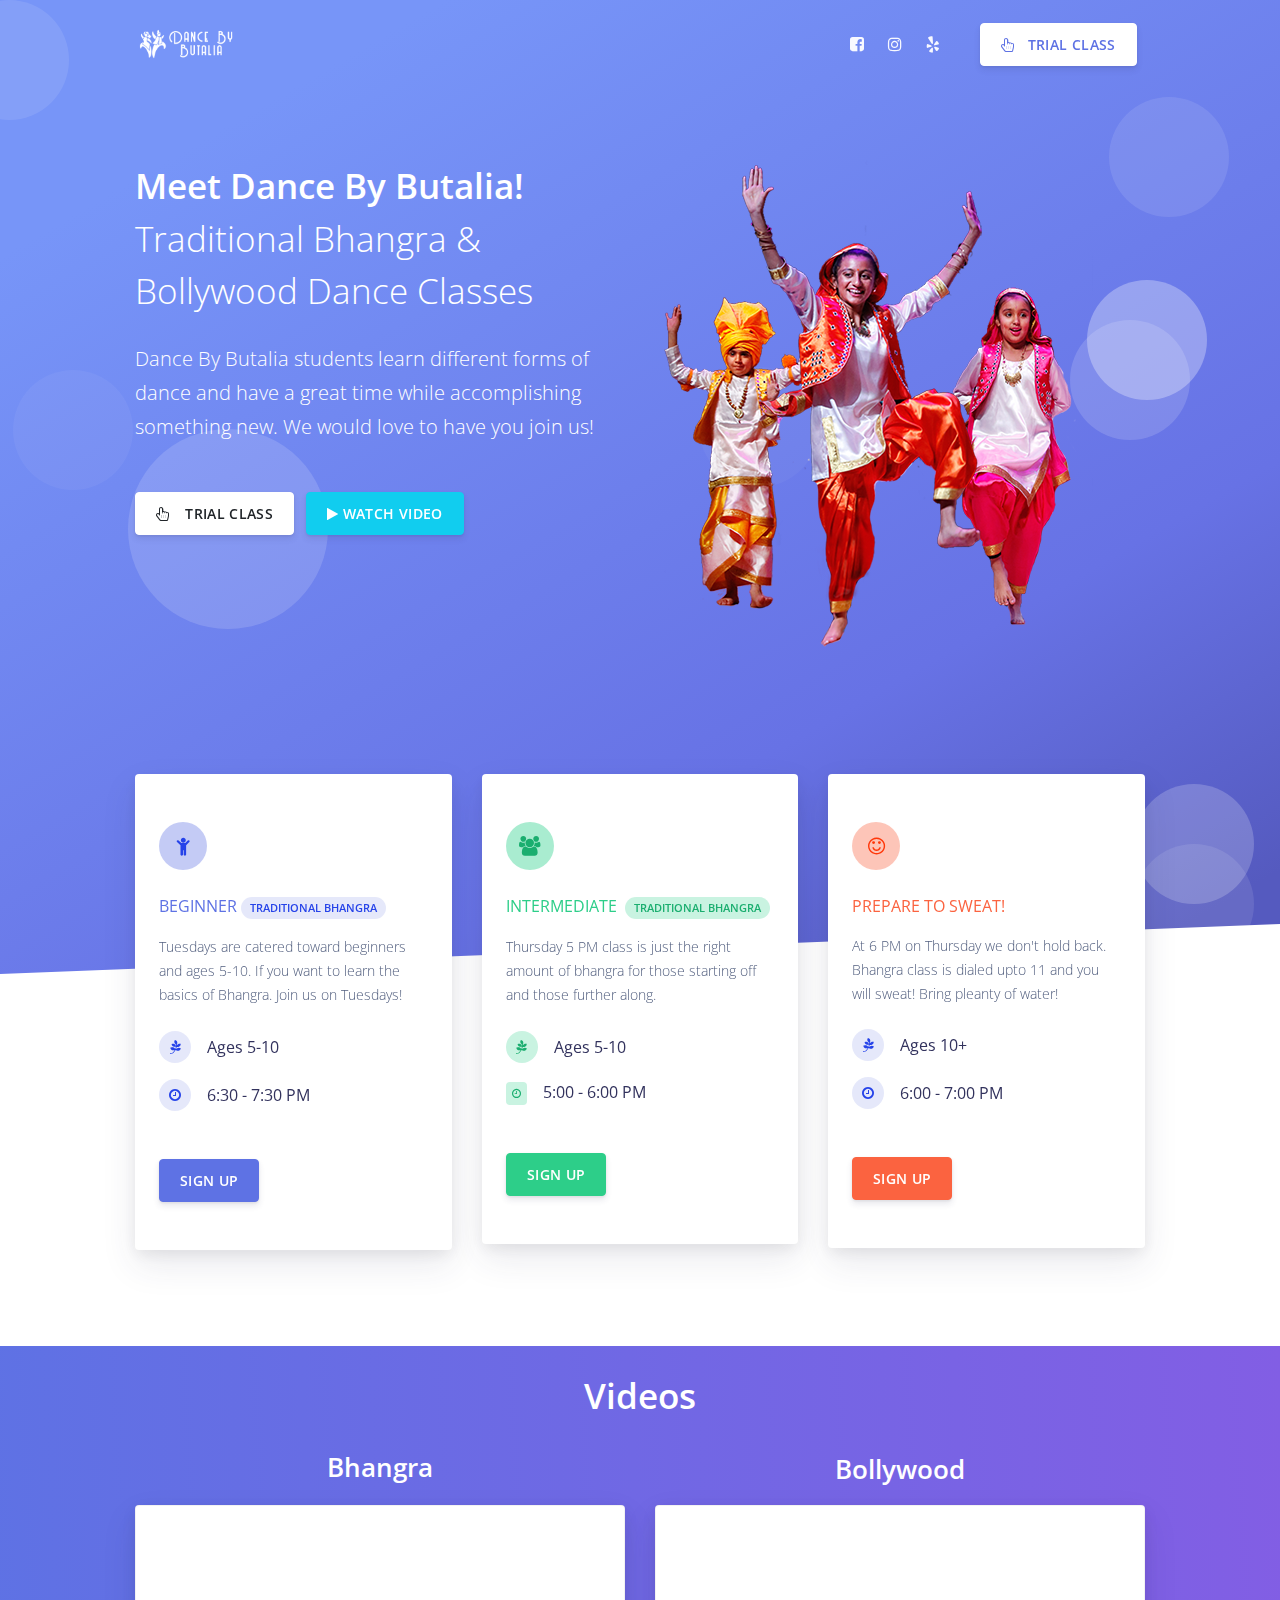
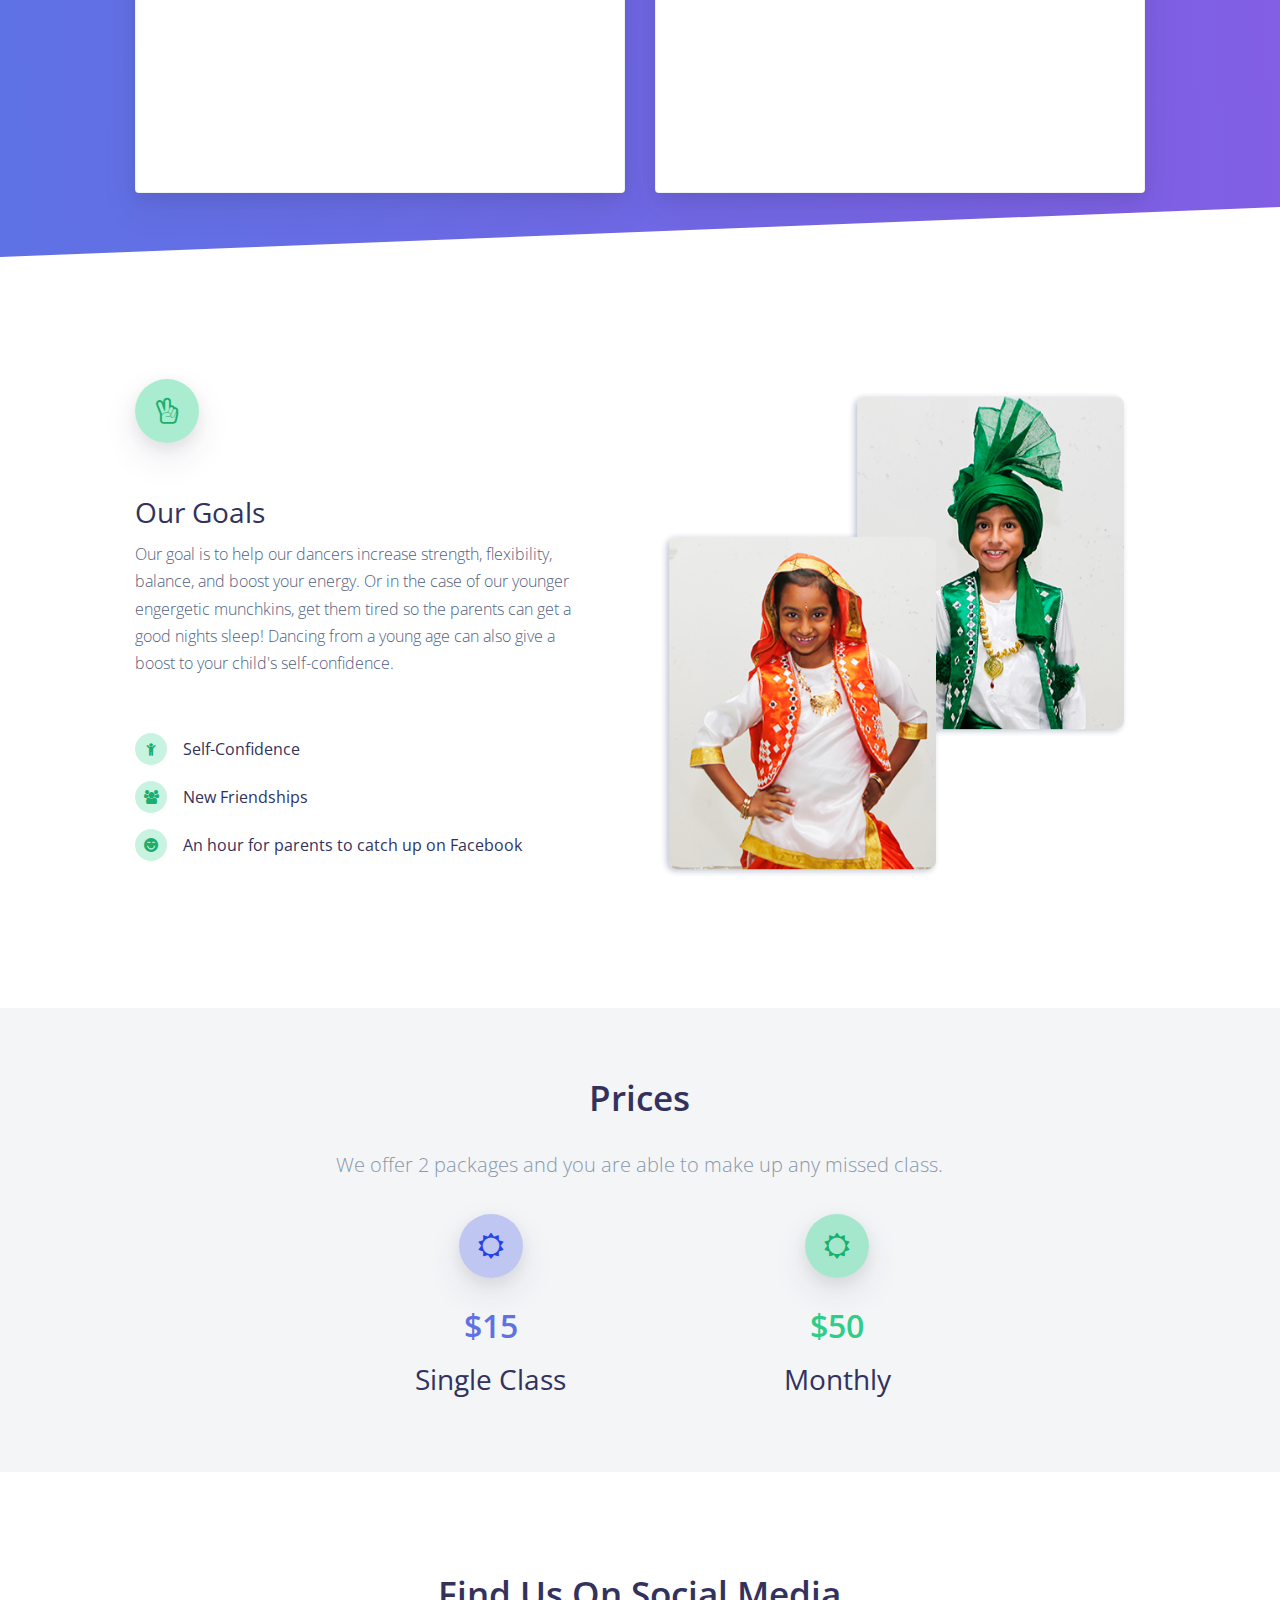
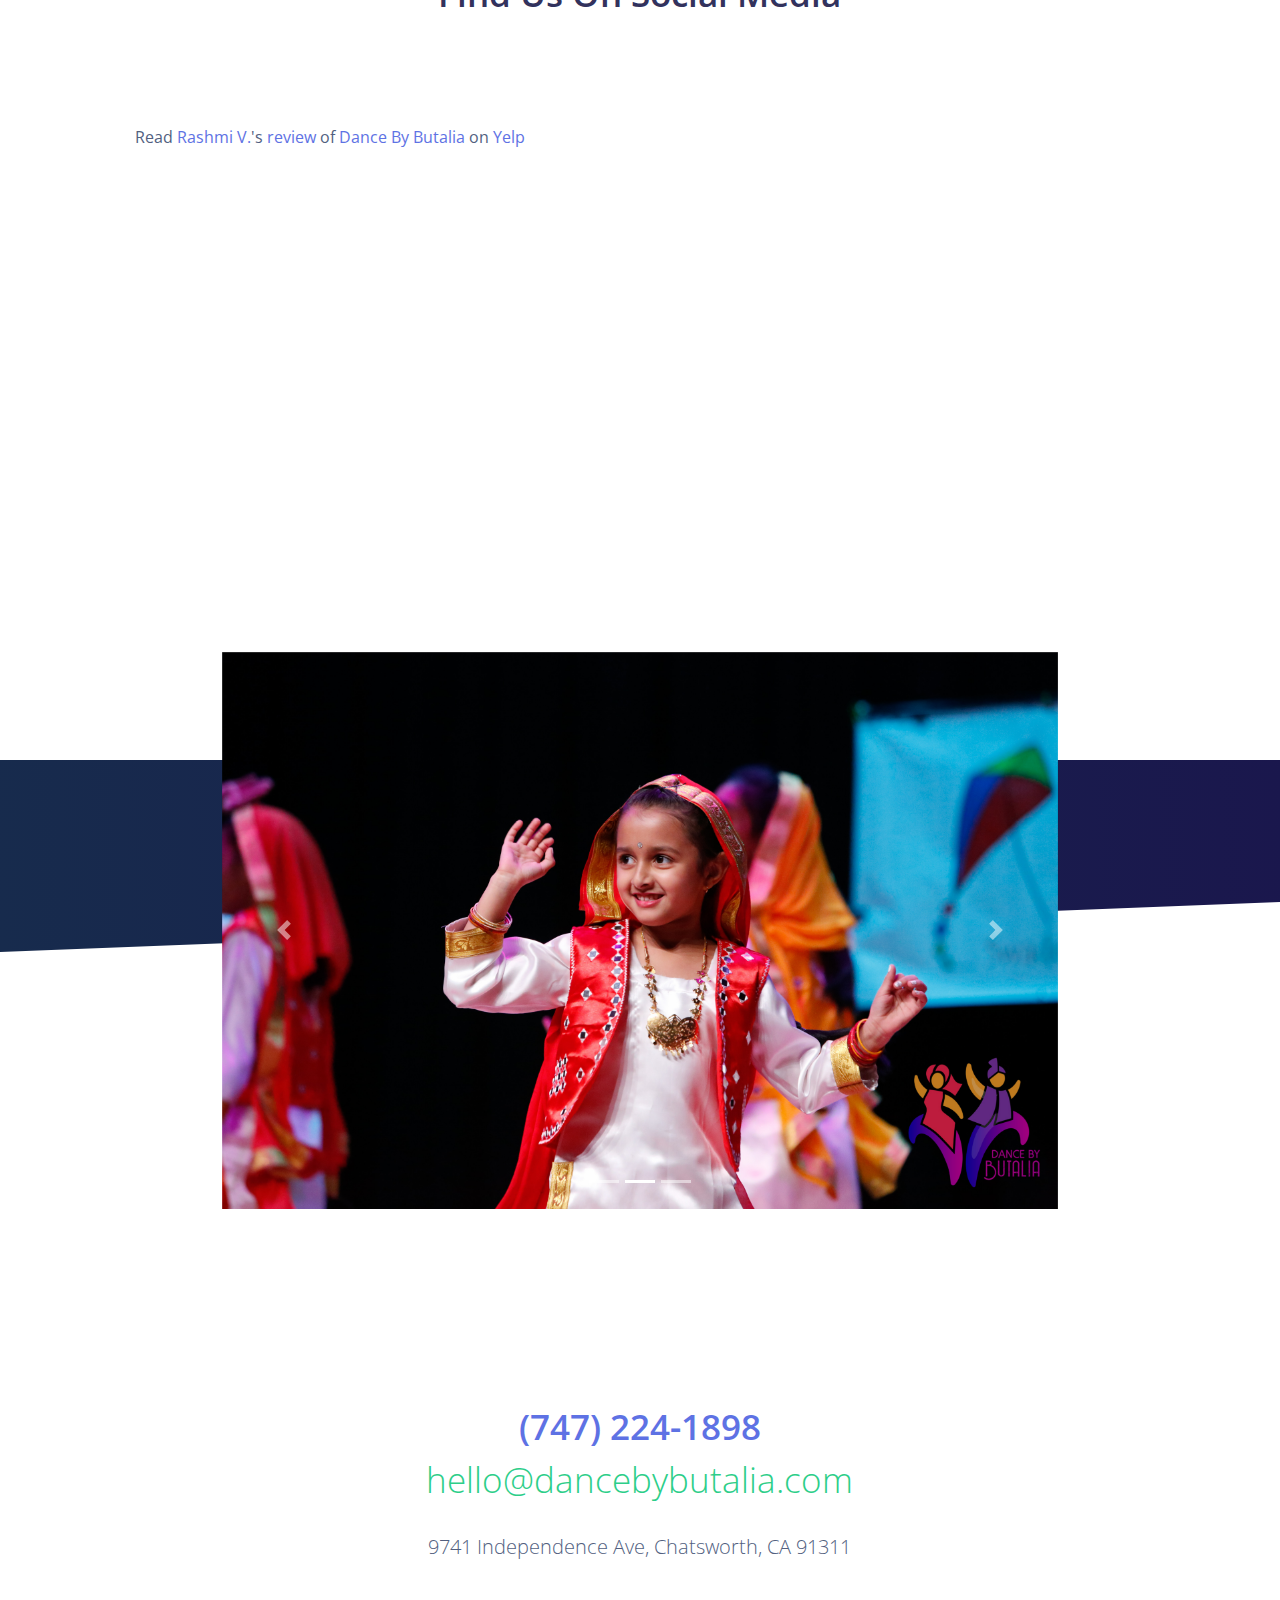
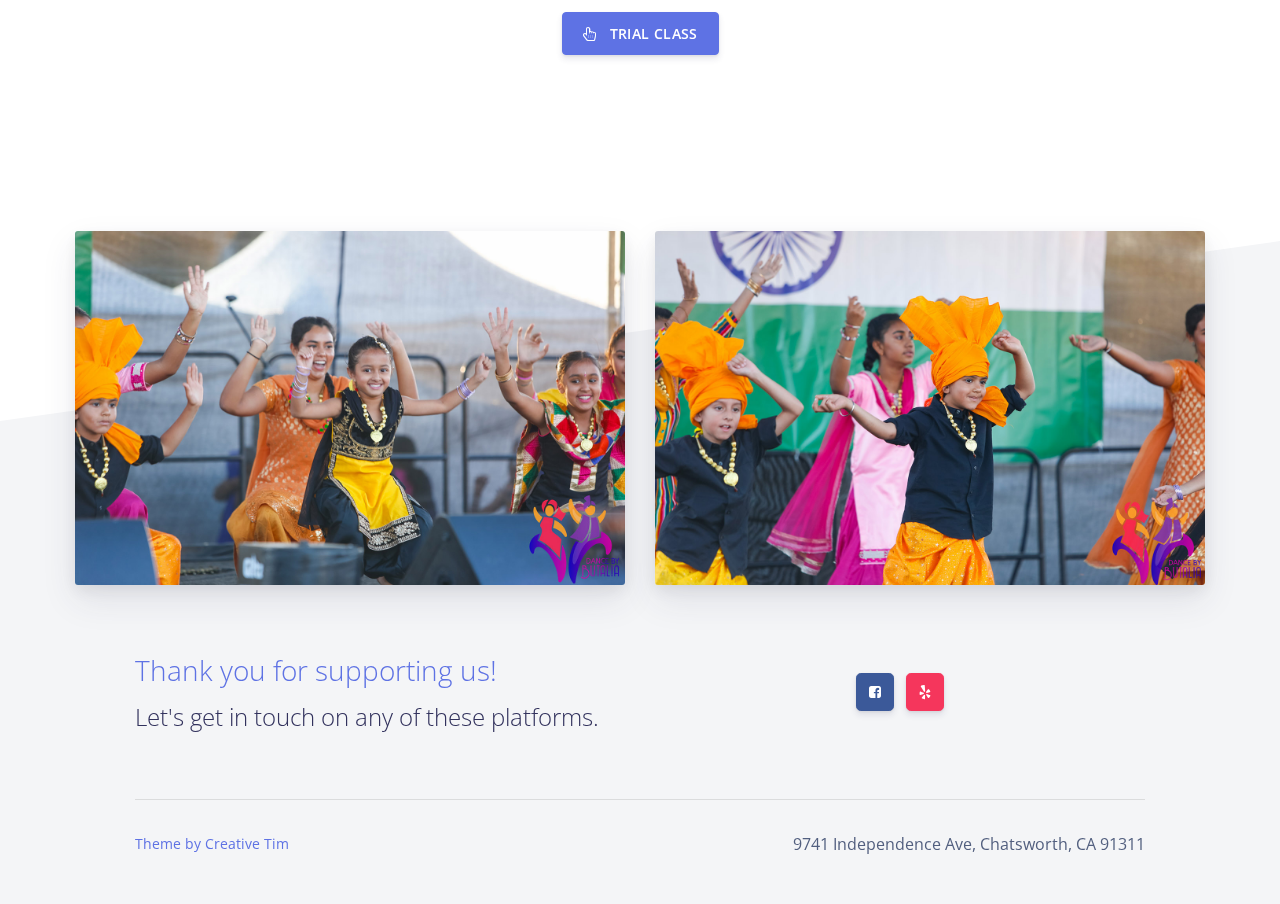
==== 2019/index.html @ 80647863 "2019" ====
<!DOCTYPE html>
<html>

    <head>
        <meta charset="utf-8">
        <meta http-equiv="cache-control" content="max-age=0" />
        <meta http-equiv="cache-control" content="no-cache" />
        <meta http-equiv="expires" content="0" />
        <meta http-equiv="expires" content="Tue, 01 Jan 1980 1:00:00 GMT" />
        <meta http-equiv="pragma" content="no-cache" />
        <meta name="title" content="Dance By Butalia">
        <meta name="viewport" content="width=device-width, initial-scale=1, shrink-to-fit=no">
        <meta name="author" content="Dance By Butalia">
        <meta name="description" content="We offer youth dance classes featuring Traditional Bhangra and Bollywood in the San Fernando Valley. Brought to you by 2 people who have a passion for dance and share that passion with their students so that they build a solid foundation in Bollywood and Traditional Bhangra.">
        <title>Dance By Butalia</title>
        <!-- Favicon -->
        <link href="assets/img/brand/favicon.png" rel="icon" type="image/png">
        <!-- Fonts -->
        <link href="https://fonts.googleapis.com/css?family=Open+Sans:300,400,600,700" rel="stylesheet">
        <!-- Icons -->
        <link href="assets/vendor/nucleo/css/nucleo.css" rel="stylesheet">
        <link href="assets/vendor/font-awesome/css/font-awesome.min.css" rel="stylesheet">
        <!-- Argon CSS -->
        <link type="text/css" href="assets/css/argon.css?v=1.0.1" rel="stylesheet">
        <!-- Docs CSS -->
        <link type="text/css" href="assets/css/docs.min.css" rel="stylesheet">
        <!-- Custom CSS -->
        <link type="text/css" href="assets/css/custom.css?v=1.0.1" rel="stylesheet">
    </head>

    <body>
        <header class="header-global">
            <nav id="navbar-main" class="navbar navbar-main navbar-expand-lg navbar-transparent navbar-light headroom">
                <div class="container">
                    <a class="navbar-brand mr-lg-5" href="index.html">
                        <img src="assets/img/brand/white.png">
                    </a>
                    <button class="navbar-toggler" type="button" data-toggle="collapse" data-target="#navbar_global" aria-controls="navbar_global" aria-expanded="false" aria-label="Toggle navigation">
                        <span class="navbar-toggler-icon"></span>
                    </button>
                    <div class="navbar-collapse collapse" id="navbar_global">
                        <div class="navbar-collapse-header">
                            <div class="row">
                                <div class="col-6 collapse-brand">
                                    <a href="index.html">
                                        <img src="assets/img/brand/blue.png">
                                    </a>
                                </div>
                                <div class="col-6 collapse-close">
                                    <button type="button" class="navbar-toggler" data-toggle="collapse" data-target="#navbar_global" aria-controls="navbar_global" aria-expanded="false" aria-label="Toggle navigation">
                                        <span></span>
                                        <span></span>
                                    </button>
                                </div>
                            </div>
                        </div>

                        <ul class="navbar-nav align-items-lg-center ml-lg-auto">
                            <li class="nav-item">
                                <a class="nav-link nav-link-icon" href="https://www.facebook.com/dancebybutalia" target="_blank" data-toggle="tooltip" title="Like us on Facebook">
                                    <i class="fa fa-facebook-square"></i>
                                    <span class="nav-link-inner--text d-lg-none">Facebook</span>
                                </a>
                            </li>
                            <li class="nav-item">
                                <a class="nav-link nav-link-icon" href="https://www.instagram.com/dancebybutalia" target="_blank" data-toggle="tooltip" title="Follow us on Instagram">
                                    <i class="fa fa-instagram"></i>
                                    <span class="nav-link-inner--text d-lg-none">Instagram</span>
                                </a>
                            </li>
                            <li class="nav-item">
                                <a class="nav-link nav-link-icon" href="https://www.yelp.com/biz/dance-by-butalia-chatsworth" target="_blank" data-toggle="tooltip" title="Follow us on Yelp">
                                    <i class="fa fa-yelp"></i>
                                    <span class="nav-link-inner--text d-lg-none">Yelp</span>
                                </a>
                            </li>
                            <li class="nav-item d-none d-lg-block ml-lg-4">
                                <a href="https://goo.gl/forms/tdJE0CnSXN2fo6IJ3" target="_blank" class="btn btn-neutral btn-icon">
                                    <span class="btn-inner--icon">
                                        <i class="fa fa-hand-pointer-o mr-2"></i>
                                    </span>
                                    <span class="nav-link-inner--text">Trial Class</span>
                                </a>
                            </li>
                        </ul>
                    </div>
                </div>
            </nav>
        </header>
        <main>
            <div class="position-relative">
                <!-- shape Hero -->
                <section class="section section-lg section-shaped pb-250">
                    <div class="shape shape-style-1 shape-default">
                        <span></span>
                        <span></span>
                        <span></span>
                        <span></span>
                        <span></span>
                        <span></span>
                        <span></span>
                        <span></span>
                        <span></span>
                    </div>
                    <div class="container py-lg-md d-flex">
                        <div class="col px-0">
                            <div class="row">
                                <div class="col-md-6  order-md-1">
                                    <h1 class="display-3 text-white">Meet Dance By Butalia!
                                        <span>Traditional Bhangra & Bollywood Dance Classes</span>
                                    </h1>
                                    <p class="lead text-white">Dance By Butalia students learn different forms of dance and have a great time while accomplishing something new. We would love to have you join us!</p>
                                    <div class="btn-wrapper">
                                        <a href="https://goo.gl/forms/tdJE0CnSXN2fo6IJ3" target="_blank" class="btn btn-white btn-icon mb-3 mb-sm-0">
                                            <span class="btn-inner--icon"><i class="fa fa-hand-pointer-o "></i></span>
                                            <span class="btn-inner--text">Trial Class</span>
                                        </a>
                                        <button type="button" class="btn btn-info mb-3 mb-sm-0" data-toggle="modal" data-target="#videoModal">
                                            <span class="btn-inner--icon"><i class="fa fa-play "></i></span>
                                            <span class="btn-inner--text">Watch Video</span>
                                        </button>

                                    </div>

                                    <!-- Button trigger modal -->

                                    <!-- Modal -->
                                    <div class="modal fade" id="videoModal" tabindex="-1" role="dialog" aria-labelledby="videoModelLabel" aria-hidden="true">
                                        <div class="modal-dialog modal-primary modal-dialog-centered modal-" role="document">
                                            <div class="modal-content bg-gradient-primary">
                                                <div class="modal-body">
                                                    <div class="videoWrapper">
                                                        <iframe width="560" height="315" src="https://www.youtube.com/embed/NjWsOeuDkmY?rel=0" frameborder="0" allow="autoplay; encrypted-media" allowfullscreen></iframe>
                                                    </div>
                                                </div>
                                                <div class="modal-footer">
                                                    <button type="button" class="btn btn-link text-white ml-auto" data-dismiss="modal">Close</button>
                                                </div>
                                            </div>
                                        </div>
                                    </div>
                                </div>
                                <div class="col-md-6 order-md-2">
                                    <img src="assets/img/theme/hero-img-400.png" class="img-fluid floating">
                                </div>
                            </div>
                        </div>
                    </div>
                    <!-- SVG separator -->
                    <div class="separator separator-bottom separator-skew">
                        <svg x="0" y="0" viewBox="0 0 2560 100" preserveAspectRatio="none" version="1.1" xmlns="http://www.w3.org/2000/svg">
                            <polygon class="fill-white" points="2560 0 2560 100 0 100"></polygon>
                        </svg>
                    </div>
                </section>
                <!-- 1st Hero Variation -->
            </div>


            <section class="section section-lg pt-lg-0 mt--200">
                <div class="container">
                    <div class="row justify-content-center">
                        <div class="col-lg-12">
                            <div class="row row-grid">
                                <div class="col-lg-4">
                                    <div class="card card-lift--hover shadow border-0">
                                        <div class="card-body py-5">
                                            <div class="icon icon-shape icon-shape-primary rounded-circle mb-4">
                                                <i class="fa fa-child"></i>
                                            </div>
                                            <h6 class="text-primary text-uppercase">Beginner <span class="badge badge-pill badge-primary">Traditional Bhangra</span></h6>
                                            <p class="description mt-3">Tuesdays are catered toward beginners and ages 5-10. If you want to learn the basics of Bhangra. Join us on Tuesdays!</p>
                                            <div>
                                                <ul class="list-unstyled mt-1">
                                                    <li class="py-2">
                                                        <div class="d-flex align-items-center">
                                                            <div>
                                                                <div class="badge badge-circle badge-primary mr-3">
                                                                    <i class="fa fa-pagelines"></i>
                                                                </div>
                                                            </div>
                                                            <div>
                                                                <h6 class="mb-0">Ages 5-10</h6>
                                                            </div>
                                                        </div>
                                                    </li>
                                                    <li class="py-2">
                                                        <div class="d-flex align-items-center">
                                                            <div>
                                                                <div class="badge badge-circle badge-primary mr-3">
                                                                    <i class="fa fa-clock-o"></i>
                                                                </div>
                                                            </div>
                                                            <div>
                                                                <h6 class="mb-0">6:30 - 7:30 PM</h6>
                                                            </div>
                                                        </div>
                                                    </li>
                                                </ul>
                                            </div>
                                            <a href="https://goo.gl/forms/tdJE0CnSXN2fo6IJ3" target="_blank" class="btn btn-primary mt-4">Sign Up</a>
                                        </div>
                                    </div>
                                </div>
                                <div class="col-lg-4">
                                    <div class="card card-lift--hover shadow border-0">
                                        <div class="card-body py-5">
                                            <div class="icon icon-shape icon-shape-success rounded-circle mb-4">
                                                <i class="fa fa-users"></i>
                                            </div>
                                            <h6 class="text-success text-uppercase">Intermediate <span class="badge badge-pill badge-success ml-1">Traditional Bhangra</span></h6>
                                            <p class="description mt-3">Thursday 5 PM class is just the right amount of bhangra for those starting off and those further along.</p>
                                            <div>
                                                <ul class="list-unstyled mt-1">
                                                    <li class="py-2">
                                                        <div class="d-flex align-items-center">
                                                            <div>
                                                                <div class="badge badge-circle badge-success mr-3">
                                                                    <i class="fa fa-pagelines"></i>
                                                                </div>
                                                            </div>
                                                            <div>
                                                                <h6 class="mb-0">Ages 5-10</h6>
                                                            </div>
                                                        </div>
                                                    </li>
                                                    <li class="py-2">
                                                        <div class="d-flex align-items-center">
                                                            <div>
                                                                <div class="badge badge-success badge-primary mr-3">
                                                                    <i class="fa fa-clock-o"></i>
                                                                </div>
                                                            </div>
                                                            <div>
                                                                <h6 class="mb-0">5:00 - 6:00 PM</h6>
                                                            </div>
                                                        </div>
                                                    </li>
                                                </ul>
                                            </div>
                                            <a href="https://goo.gl/forms/tdJE0CnSXN2fo6IJ3" target="_blank" class="btn btn-success mt-4">Sign Up</a>
                                        </div>
                                    </div>
                                </div>
                                <div class="col-lg-4">
                                    <div class="card card-lift--hover shadow border-0">
                                        <div class="card-body py-5">
                                            <div class="icon icon-shape icon-shape-warning rounded-circle mb-4">
                                                <i class="fa fa-smile-o"></i>
                                            </div>
                                            <h6 class="text-warning text-uppercase">Prepare To Sweat!</h6>
                                            <p class="description mt-3">At 6 PM on Thursday we don't hold back. Bhangra class is dialed upto 11 and you will sweat! Bring pleanty of water!</p>
                                            <div>
                                                <ul class="list-unstyled mt-1">
                                                    <li class="py-2">
                                                        <div class="d-flex align-items-center">
                                                            <div>
                                                                <div class="badge badge-circle badge-primary mr-3">
                                                                    <i class="fa fa-pagelines"></i>
                                                                </div>
                                                            </div>
                                                            <div>
                                                                <h6 class="mb-0">Ages 10+</h6>
                                                            </div>
                                                        </div>
                                                    </li>
                                                    <li class="py-2">
                                                        <div class="d-flex align-items-center">
                                                            <div>
                                                                <div class="badge badge-circle badge-primary mr-3">
                                                                    <i class="fa fa-clock-o"></i>
                                                                </div>
                                                            </div>
                                                            <div>
                                                                <h6 class="mb-0">6:00 - 7:00 PM</h6>
                                                            </div>
                                                        </div>
                                                    </li>
                                                </ul>
                                            </div>
                                            <a href="https://goo.gl/forms/tdJE0CnSXN2fo6IJ3" target="_blank" class="btn btn-warning mt-4">Sign Up</a>
                                        </div>
                                    </div>
                                </div>
                            </div>
                        </div>
                    </div>
                </div>
            </section>
            <section class="section pb-7 pt-2 bg-gradient-primary">
                <div class="container">
                    <div class="row justify-content-center text-center mt-3 mb-3">
                        <div class="col-lg-8">
                            <h2 class="display-3 text-white">Videos</h2>
                        </div>
                    </div>
                    <div class="row row-grid align-items-center">
                        <div class="col-md-6">
                            <div class="text-center">
                                <h4 class="display-4 text-white">Bhangra</h4>
                            </div>
                        </div>
                        <div class="col-lg-6 order-lg-1 mt-1">
                            <div class="card shadow shadow-lg--hover mt-1">
                                <div class="card-body">
                                    <div class="d-flex px-3">
                                        <div class="col-md-12">
                                            <div class="videoWrapper">
                                                <iframe width="560" height="315" src="https://www.youtube.com/embed/NjWsOeuDkmY?rel=0" frameborder="0" allow="autoplay; encrypted-media" allowfullscreen></iframe>
                                            </div>
                                        </div>
                                    </div>
                                </div>
                            </div>
                        </div>
                        <div class="col-md-6  mt-1">
                            <div class="text-center">
                                <h4 class="display-4 text-white">Bollywood</h4>
                            </div>
                        </div>
                        <div class="col-md-6 order-lg-2 mt-1">
                            <div class="card shadow shadow-lg--hover mt-1">
                                <div class="card-body">
                                    <div class="d-flex px-3">
                                        <div class="col-md-12">
                                            <div class="videoWrapper">
                                                <iframe width="560" height="315" src="https://www.youtube.com/embed/M_OTlqA0EAY?rel=0" frameborder="0" allow="autoplay; encrypted-media" allowfullscreen></iframe>
                                            </div>
                                        </div>
                                    </div>
                                </div>
                            </div>
                        </div>
                    </div>
                </div>
                <!-- SVG separator -->
                <div class="separator separator-bottom separator-skew zindex-100">
                    <svg x="0" y="0" viewBox="0 0 2560 100" preserveAspectRatio="none" version="1.1" xmlns="http://www.w3.org/2000/svg">
                        <polygon class="fill-white" points="2560 0 2560 100 0 100"></polygon>
                    </svg>
                </div>
            </section>
            <section class="section section-lg">
                <div class="container">
                    <div class="row row-grid align-items-center">
                        <div class="col-md-6 order-md-2">
                            <img src="assets/img/theme/promo-1.png" class="img-fluid floating">
                        </div>
                        <div class="col-md-6 order-md-1">
                            <div class="pr-md-5">
                                <div class="icon icon-lg icon-shape icon-shape-success shadow rounded-circle mb-5">
                                    <i class="fa fa-hand-peace-o"></i>
                                </div>
                                <h3>Our Goals</h3>
                                <p>Our goal is to help our dancers increase strength, flexibility, balance, and boost your energy. Or in the case of our younger engergetic munchkins, get them tired so the parents can get a good nights sleep! Dancing
                                    from a young age can also give a boost to your child's self-confidence.</p>
                                <ul class="list-unstyled mt-5">
                                    <li class="py-2">
                                        <div class="d-flex align-items-center">
                                            <div>
                                                <div class="badge badge-circle badge-success mr-3">
                                                    <i class="fa fa-child"></i>
                                                </div>
                                            </div>
                                            <div>
                                                <h6 class="mb-0">Self-Confidence</h6>
                                            </div>
                                        </div>
                                    </li>
                                    <li class="py-2">
                                        <div class="d-flex align-items-center">
                                            <div>
                                                <div class="badge badge-circle badge-success mr-3">
                                                    <i class="fa fa-users"></i>
                                                </div>
                                            </div>
                                            <div>
                                                <h6 class="mb-0">New Friendships</h6>
                                            </div>
                                        </div>
                                    </li>
                                    <li class="py-2">
                                        <div class="d-flex align-items-center">
                                            <div>
                                                <div class="badge badge-circle badge-success mr-3">
                                                    <i class="ni ni-satisfied"></i>
                                                </div>
                                            </div>
                                            <div>
                                                <h6 class="mb-0">An hour for parents to catch up on Facebook</h6>
                                            </div>
                                        </div>
                                    </li>
                                </ul>
                            </div>
                        </div>
                    </div>
                </div>
            </section>
            <section class="section bg-secondary">
                <div class="row justify-content-center text-center mb-3">
                    <div class="col-lg-8">
                        <h2 class="display-3">Prices</h2>
                        <p class="lead text-muted">We offer 2 packages and you are able to make up any missed class.</p>
                    </div>
                </div>
                <div class="container">
                    <div class="row row-grid align-items-center">
                        <div class="col-md-2 offset-md-2 col-md-4 text-center">
                            <div class="pl-md-5">
                                <div class="icon icon-lg icon-shape icon-shape-primary shadow rounded-circle mb-3">
                                    <i class="fa fa-sun-o"></i>
                                </div>
                                <h2 class="font-weight-bold text-primary mt-2">$15</h2>
                                <h3>Single Class</h3>
                            </div>
                        </div>
                        <div class="col-md-4 text-center">
                            <div class="pl-md-5">
                                <div class="icon icon-lg icon-shape icon-shape-success shadow rounded-circle mb-3">
                                    <i class="fa fa-sun-o"></i>
                                </div>
                                <h2 class="font-weight-bold text-success mt-2">$50</h2>
                                <h3>Monthly</h3>
                            </div>
                        </div>
                    </div>
                </div>
            </section>

            <section class="section section-lg mb-5">
                <div class="container">
                    <div class="row justify-content-center text-center mb-lg">
                        <div class="col-lg-8">
                            <h2 class="display-3">Find Us On Social Media</h2>
                        </div>
                    </div>
                    <div class="row">
                        <div class="col-md-6">
                            <span class="yelp-review" data-review-id="1zaIQFvqyro9xoJEzecrGA" data-hostname="www.yelp.com">Read <a href="https://www.yelp.com/user_details?userid=Z-1RtSKYQHmqEGpaphnygg" rel="nofollow noopener">Rashmi
                                    V.</a>'s <a href="https://www.yelp.com/biz/dance-by-butalia-chatsworth?hrid=1zaIQFvqyro9xoJEzecrGA" rel="nofollow noopener">review</a> of <a href="https://www.yelp.com/biz/y7yPoI10y8dHVn6CecMdaQ" rel="nofollow noopener">Dance
                                    By Butalia</a> on <a href="https://www.yelp.com" rel="nofollow noopener">Yelp</a>
                                <script async="async" src="https://www.yelp.com/embed/widgets.js" type="text/javascript"></script>
                            </span>
                        </div>
                        <div class="col-md-6">
                            <iframe src="https://www.facebook.com/plugins/post.php?href=https%3A%2F%2Fwww.facebook.com%2Fkiki.thiaramahal%2Fposts%2F2393367247349077%3A0&width=500" width="500" height="485" style="border:none;overflow:hidden"
                              scrolling="no" frameborder="0" allowTransparency="true" allow="encrypted-media"></iframe>
                        </div>
                    </div>
                </div>
            </section>

            <section class="section section-lg bg-gradient-default">
                <!-- SVG separator -->
                <div class="separator separator-bottom separator-skew zindex-100">
                    <svg x="0" y="0" viewBox="0 0 2560 100" preserveAspectRatio="none" version="1.1" xmlns="http://www.w3.org/2000/svg">
                        <polygon class="fill-white" points="2560 0 2560 100 0 100"></polygon>
                    </svg>
                </div>
            </section>
            <section class="section section-lg pt-lg-0 section-contact-us">
                <div class="container">
                    <div class="row justify-content-center mt--300">
                        <div class="col-lg-10">
                            <div id="carouselExampleIndicators" class="carousel slide" data-ride="carousel">
                                <ol class="carousel-indicators">
                                    <li data-target="#carouselExampleIndicators" data-slide-to="0" class=""></li>
                                    <li data-target="#carouselExampleIndicators" data-slide-to="1" class="active"></li>
                                    <li data-target="#carouselExampleIndicators" data-slide-to="2" class=""></li>
                                </ol>
                                <div class="carousel-inner">
                                    <div class="carousel-item">
                                        <img class="d-block w-100" src="assets/img/carousel/1.jpg" alt="slide">
                                    </div>
                                    <div class="carousel-item active">
                                        <img class="d-block w-100" src="assets/img/carousel/2.jpg" alt="slide">
                                    </div>
                                    <div class="carousel-item">
                                        <img class="d-block w-100" src="assets/img/carousel/3.jpg" alt="slide">
                                    </div>
                                    <div class="carousel-item">
                                        <img class="d-block w-100" src="assets/img/carousel/4.jpg" alt="slide">
                                    </div>
                                    <div class="carousel-item">
                                        <img class="d-block w-100" src="assets/img/carousel/5.jpg" alt="slide">
                                    </div>
                                    <div class="carousel-item">
                                        <img class="d-block w-100" src="assets/img/carousel/6.jpg" alt="slide">
                                    </div>
                                    <div class="carousel-item">
                                        <img class="d-block w-100" src="assets/img/carousel/7.jpg" alt="slide">
                                    </div>
                                    <div class="carousel-item">
                                        <img class="d-block w-100" src="assets/img/carousel/8.jpg" alt="slide">
                                    </div>
                                    <div class="carousel-item">
                                        <img class="d-block w-100" src="assets/img/carousel/9.jpg" alt="slide">
                                    </div>
                                    <div class="carousel-item">
                                        <img class="d-block w-100" src="assets/img/carousel/10.jpg" alt="slide">
                                    </div>
                                </div>
                                <a class="carousel-control-prev" href="#carouselExampleIndicators" role="button" data-slide="prev">
                                    <span class="carousel-control-prev-icon" aria-hidden="true"></span>
                                    <span class="sr-only">Previous</span>
                                </a>
                                <a class="carousel-control-next" href="#carouselExampleIndicators" role="button" data-slide="next">
                                    <span class="carousel-control-next-icon" aria-hidden="true"></span>
                                    <span class="sr-only">Next</span>
                                </a>
                            </div>
                        </div>
                    </div>
                </div>
            </section>
            <section class="section section-lg">
                <div class="container">
                    <div class="row row-grid justify-content-center">
                        <div class="col-lg-8 text-center">
                            <h2 class="display-3"><a href="tel:+7472241898" class="button">(747) 224-1898</a>
                                <span class="text-success"><a href="mailto:hello@dancebybutalia.com" class="text-success">hello@dancebybutalia.com</a></span>
                            </h2>
                            <p class="lead"> 9741 Independence Ave, Chatsworth, CA 91311</p>
                            <div class="btn-wrapper">
                                <a href="https://goo.gl/forms/tdJE0CnSXN2fo6IJ3" target="_blank" class="btn btn-primary btn-icon">
                                    <span class="btn-inner--icon">
                                        <i class="fa fa-hand-pointer-o mr-2"></i>
                                    </span>
                                    <span class="nav-link-inner--text">Trial Class</span>
                                </a>
                            </div>

                        </div>
                    </div>
                </div>
            </section>
        </main>
        <footer class="footer has-cards">
            <div class="container container-lg">
                <div class="row">
                    <div class="col-md-6 mb-5 mb-md-0">
                        <div class="card card-lift--hover shadow border-0">

                            <img src="assets/img/theme/landing.jpg" class="card-img">

                        </div>
                    </div>
                    <div class="col-md-6 mb-5 mb-lg-0">
                        <div class="card card-lift--hover shadow border-0">

                            <img src="assets/img/theme/profile.jpg" class="card-img">

                        </div>
                    </div>
                </div>
            </div>
            <div class="container">
                <div class="row row-grid align-items-center my-md">
                    <div class="col-lg-6">
                        <h3 class="text-primary font-weight-light mb-2">Thank you for supporting us!</h3>
                        <h4 class="mb-0 font-weight-light">Let's get in touch on any of these platforms.</h4>
                    </div>
                    <div class="col-lg-6 text-lg-center btn-wrapper">

                        <a target="_blank" href="https://www.facebook.com/dancebybutalia" class="btn btn-neutral btn-icon-only btn-facebook btn-round btn-lg" data-toggle="tooltip" data-original-title="Like us">
                            <i class="fa fa-facebook-square"></i>
                        </a>
                        <a target="_blank" href="https://www.yelp.com/biz/dance-by-butalia-chatsworth" class="btn btn-icon-only btn-danger btn-lg btn-round" data-toggle="tooltip" data-original-title="Follow us">
                            <i class="fa fa-yelp"></i>
                        </a>
                    </div>
                </div>
                <hr>
                <div class="row align-items-center justify-content-md-between">
                    <div class="col-md-6">
                        <div class="copyright">
                            <a href="https://www.creative-tim.com" target="_blank">Theme by Creative Tim</a>
                        </div>
                    </div>
                    <div class="col-md-6">
                        <ul class="nav nav-footer justify-content-end">
                            <li class="nav-item">
                                9741 Independence Ave, Chatsworth, CA 91311
                            </li>
                        </ul>
                    </div>
                </div>
            </div>
        </footer>
        <!-- Core -->
        <script src="assets/vendor/jquery/jquery.min.js"></script>
        <script src="assets/vendor/popper/popper.min.js"></script>
        <script src="assets/vendor/bootstrap/bootstrap.min.js"></script>
        <script src="assets/vendor/headroom/headroom.min.js"></script>
        <!-- Argon JS -->
        <script src="assets/js/argon.js?v=1.0.1"></script>
    </body>

</html>
---- 2019/assets/vendor/nucleo/css/nucleo.css ----
/*--------------------------------

hermes-dashboard-icons Web Font - built using nucleoapp.com
License - nucleoapp.com/license/

-------------------------------- */
@font-face {
  font-family: 'NucleoIcons';
  src: url('../fonts/nucleo-icons.eot');
  src: url('../fonts/nucleo-icons.eot') format('embedded-opentype'), url('../fonts/nucleo-icons.woff2') format('woff2'), url('../fonts/nucleo-icons.woff') format('woff'), url('../fonts/nucleo-icons.ttf') format('truetype'), url('../fonts/nucleo-icons.svg') format('svg');
  font-weight: normal;
  font-style: normal;
}
/*------------------------
    base class definition
-------------------------*/
.ni {
  display: inline-block;
  font: normal normal normal 14px/1 NucleoIcons;
  font-size: inherit;
  text-rendering: auto;
  -webkit-font-smoothing: antialiased;
  -moz-osx-font-smoothing: grayscale;
}
/*------------------------
  change icon size
-------------------------*/
.ni-lg {
  font-size: 1.33333333em;
  line-height: 0.75em;
  vertical-align: -15%;
}
.ni-2x {
  font-size: 2em;
}
.ni-3x {
  font-size: 3em;
}
.ni-4x {
  font-size: 4em;
}
.ni-5x {
  font-size: 5em;
}

/*----------------------------------
  add a square/circle background
-----------------------------------*/
.ni.square,
.ni.circle {
  padding: 0.33333333em;
  vertical-align: -16%;
  background-color: #eee;
}
.ni.circle {
  border-radius: 50%;
}
/*------------------------
  list icons
-------------------------*/
.ni-ul {
  padding-left: 0;
  margin-left: 2.14285714em;
  list-style-type: none;
}
.ni-ul > li {
  position: relative;
}
.ni-ul > li > .ni {
  position: absolute;
  left: -1.57142857em;
  top: 0.14285714em;
  text-align: center;
}
.ni-ul > li > .ni.lg {
  top: 0;
  left: -1.35714286em;
}
.ni-ul > li > .ni.circle,
.ni-ul > li > .ni.square {
  top: -0.19047619em;
  left: -1.9047619em;
}
/*------------------------
  spinning icons
-------------------------*/
.ni.spin {
  -webkit-animation: nc-spin 2s infinite linear;
  -moz-animation: nc-spin 2s infinite linear;
  animation: nc-spin 2s infinite linear;
}
@-webkit-keyframes nc-spin {
  0% {
    -webkit-transform: rotate(0deg);
  }
  100% {
    -webkit-transform: rotate(360deg);
  }
}
@-moz-keyframes nc-spin {
  0% {
    -moz-transform: rotate(0deg);
  }
  100% {
    -moz-transform: rotate(360deg);
  }
}
@keyframes nc-spin {
  0% {
    -webkit-transform: rotate(0deg);
    -moz-transform: rotate(0deg);
    -ms-transform: rotate(0deg);
    -o-transform: rotate(0deg);
    transform: rotate(0deg);
  }
  100% {
    -webkit-transform: rotate(360deg);
    -moz-transform: rotate(360deg);
    -ms-transform: rotate(360deg);
    -o-transform: rotate(360deg);
    transform: rotate(360deg);
  }
}
/*------------------------
  rotated/flipped icons
-------------------------*/
.ni.rotate-90 {
  filter: progid:DXImageTransform.Microsoft.BasicImage(rotation=1);
  -webkit-transform: rotate(90deg);
  -moz-transform: rotate(90deg);
  -ms-transform: rotate(90deg);
  -o-transform: rotate(90deg);
  transform: rotate(90deg);
}
.ni.rotate-180 {
  filter: progid:DXImageTransform.Microsoft.BasicImage(rotation=2);
  -webkit-transform: rotate(180deg);
  -moz-transform: rotate(180deg);
  -ms-transform: rotate(180deg);
  -o-transform: rotate(180deg);
  transform: rotate(180deg);
}
.ni.rotate-270 {
  filter: progid:DXImageTransform.Microsoft.BasicImage(rotation=3);
  -webkit-transform: rotate(270deg);
  -moz-transform: rotate(270deg);
  -ms-transform: rotate(270deg);
  -o-transform: rotate(270deg);
  transform: rotate(270deg);
}
.ni.flip-y {
  filter: progid:DXImageTransform.Microsoft.BasicImage(rotation=0);
  -webkit-transform: scale(-1, 1);
  -moz-transform: scale(-1, 1);
  -ms-transform: scale(-1, 1);
  -o-transform: scale(-1, 1);
  transform: scale(-1, 1);
}
.ni.flip-x {
  filter: progid:DXImageTransform.Microsoft.BasicImage(rotation=2);
  -webkit-transform: scale(1, -1);
  -moz-transform: scale(1, -1);
  -ms-transform: scale(1, -1);
  -o-transform: scale(1, -1);
  transform: scale(1, -1);
}
/*------------------------
    font icons
-------------------------*/

.ni-active-40::before {
    content: "\ea02";
}

.ni-air-baloon::before {
    content: "\ea03";
}

.ni-album-2::before {
    content: "\ea04";
}

.ni-align-center::before {
    content: "\ea05";
}

.ni-align-left-2::before {
    content: "\ea06";
}

.ni-ambulance::before {
    content: "\ea07";
}

.ni-app::before {
    content: "\ea08";
}

.ni-archive-2::before {
    content: "\ea09";
}

.ni-atom::before {
    content: "\ea0a";
}

.ni-badge::before {
    content: "\ea0b";
}

.ni-bag-17::before {
    content: "\ea0c";
}

.ni-basket::before {
    content: "\ea0d";
}

.ni-bell-55::before {
    content: "\ea0e";
}

.ni-bold-down::before {
    content: "\ea0f";
}

.ni-bold-left::before {
    content: "\ea10";
}

.ni-bold-right::before {
    content: "\ea11";
}

.ni-bold-up::before {
    content: "\ea12";
}

.ni-bold::before {
    content: "\ea13";
}

.ni-book-bookmark::before {
    content: "\ea14";
}

.ni-books::before {
    content: "\ea15";
}

.ni-box-2::before {
    content: "\ea16";
}

.ni-briefcase-24::before {
    content: "\ea17";
}

.ni-building::before {
    content: "\ea18";
}

.ni-bulb-61::before {
    content: "\ea19";
}

.ni-bullet-list-67::before {
    content: "\ea1a";
}

.ni-bus-front-12::before {
    content: "\ea1b";
}

.ni-button-pause::before {
    content: "\ea1c";
}

.ni-button-play::before {
    content: "\ea1d";
}

.ni-button-power::before {
    content: "\ea1e";
}

.ni-calendar-grid-58::before {
    content: "\ea1f";
}

.ni-camera-compact::before {
    content: "\ea20";
}

.ni-caps-small::before {
    content: "\ea21";
}

.ni-cart::before {
    content: "\ea22";
}

.ni-chart-bar-32::before {
    content: "\ea23";
}

.ni-chart-pie-35::before {
    content: "\ea24";
}

.ni-chat-round::before {
    content: "\ea25";
}

.ni-check-bold::before {
    content: "\ea26";
}

.ni-circle-08::before {
    content: "\ea27";
}

.ni-cloud-download-95::before {
    content: "\ea28";
}

.ni-cloud-upload-96::before {
    content: "\ea29";
}

.ni-compass-04::before {
    content: "\ea2a";
}

.ni-controller::before {
    content: "\ea2b";
}

.ni-credit-card::before {
    content: "\ea2c";
}

.ni-curved-next::before {
    content: "\ea2d";
}

.ni-delivery-fast::before {
    content: "\ea2e";
}

.ni-diamond::before {
    content: "\ea2f";
}

.ni-email-83::before {
    content: "\ea30";
}

.ni-fat-add::before {
    content: "\ea31";
}

.ni-fat-delete::before {
    content: "\ea32";
}

.ni-fat-remove::before {
    content: "\ea33";
}

.ni-favourite-28::before {
    content: "\ea34";
}

.ni-folder-17::before {
    content: "\ea35";
}

.ni-glasses-2::before {
    content: "\ea36";
}

.ni-hat-3::before {
    content: "\ea37";
}

.ni-headphones::before {
    content: "\ea38";
}

.ni-html5::before {
    content: "\ea39";
}

.ni-istanbul::before {
    content: "\ea3a";
}

.ni-key-25::before {
    content: "\ea3b";
}

.ni-laptop::before {
    content: "\ea3c";
}

.ni-like-2::before {
    content: "\ea3d";
}

.ni-lock-circle-open::before {
    content: "\ea3e";
}

.ni-map-big::before {
    content: "\ea3f";
}

.ni-mobile-button::before {
    content: "\ea40";
}

.ni-money-coins::before {
    content: "\ea41";
}

.ni-note-03::before {
    content: "\ea42";
}

.ni-notification-70::before {
    content: "\ea43";
}

.ni-palette::before {
    content: "\ea44";
}

.ni-paper-diploma::before {
    content: "\ea45";
}

.ni-pin-3::before {
    content: "\ea46";
}

.ni-planet::before {
    content: "\ea47";
}

.ni-ruler-pencil::before {
    content: "\ea48";
}

.ni-satisfied::before {
    content: "\ea49";
}

.ni-scissors::before {
    content: "\ea4a";
}

.ni-send::before {
    content: "\ea4b";
}

.ni-settings-gear-65::before {
    content: "\ea4c";
}

.ni-settings::before {
    content: "\ea4d";
}

.ni-single-02::before {
    content: "\ea4e";
}

.ni-single-copy-04::before {
    content: "\ea4f";
}

.ni-sound-wave::before {
    content: "\ea50";
}

.ni-spaceship::before {
    content: "\ea51";
}

.ni-square-pin::before {
    content: "\ea52";
}

.ni-support-16::before {
    content: "\ea53";
}

.ni-tablet-button::before {
    content: "\ea54";
}

.ni-tag::before {
    content: "\ea55";
}

.ni-tie-bow::before {
    content: "\ea56";
}

.ni-time-alarm::before {
    content: "\ea57";
}

.ni-trophy::before {
    content: "\ea58";
}

.ni-tv-2::before {
    content: "\ea59";
}

.ni-umbrella-13::before {
    content: "\ea5a";
}

.ni-user-run::before {
    content: "\ea5b";
}

.ni-vector::before {
    content: "\ea5c";
}

.ni-watch-time::before {
    content: "\ea5d";
}

.ni-world::before {
    content: "\ea5e";
}

.ni-zoom-split-in::before {
    content: "\ea5f";
}

.ni-collection::before {
    content: "\ea60";
}

.ni-image::before {
    content: "\ea61";
}

.ni-shop::before {
    content: "\ea62";
}

.ni-ungroup::before {
    content: "\ea63";
}

.ni-world-2::before {
    content: "\ea64";
}

.ni-ui-04::before {
    content: "\ea65";
}


/* all icon font classes list here */
---- 2019/assets/css/custom.css ----
.videoWrapper {
  position: relative;
  padding-bottom: 56.25%; /* 16:9 */
  padding-top: 25px;
  height: 0;
}
.videoWrapper iframe {
  position: absolute;
  top: 0;
  left: 0;
  width: 100%;
  height: 100%;
}
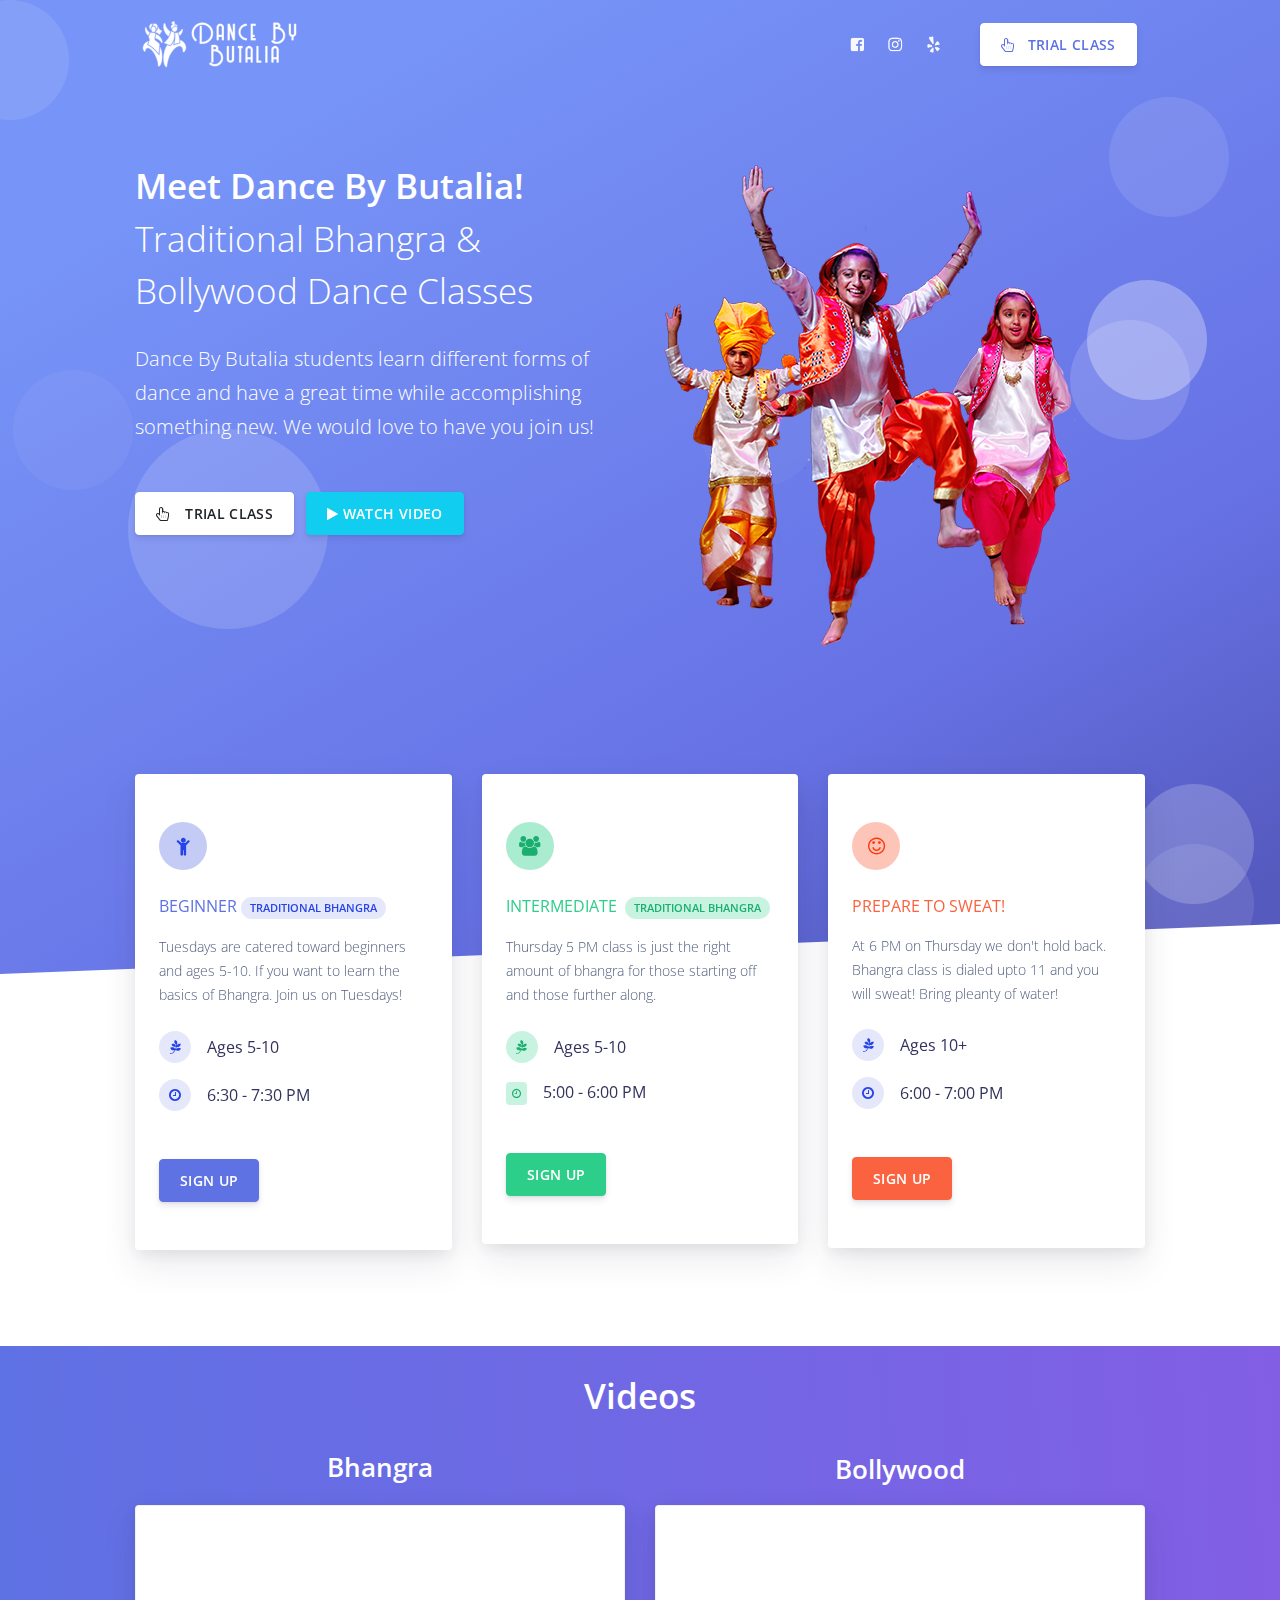
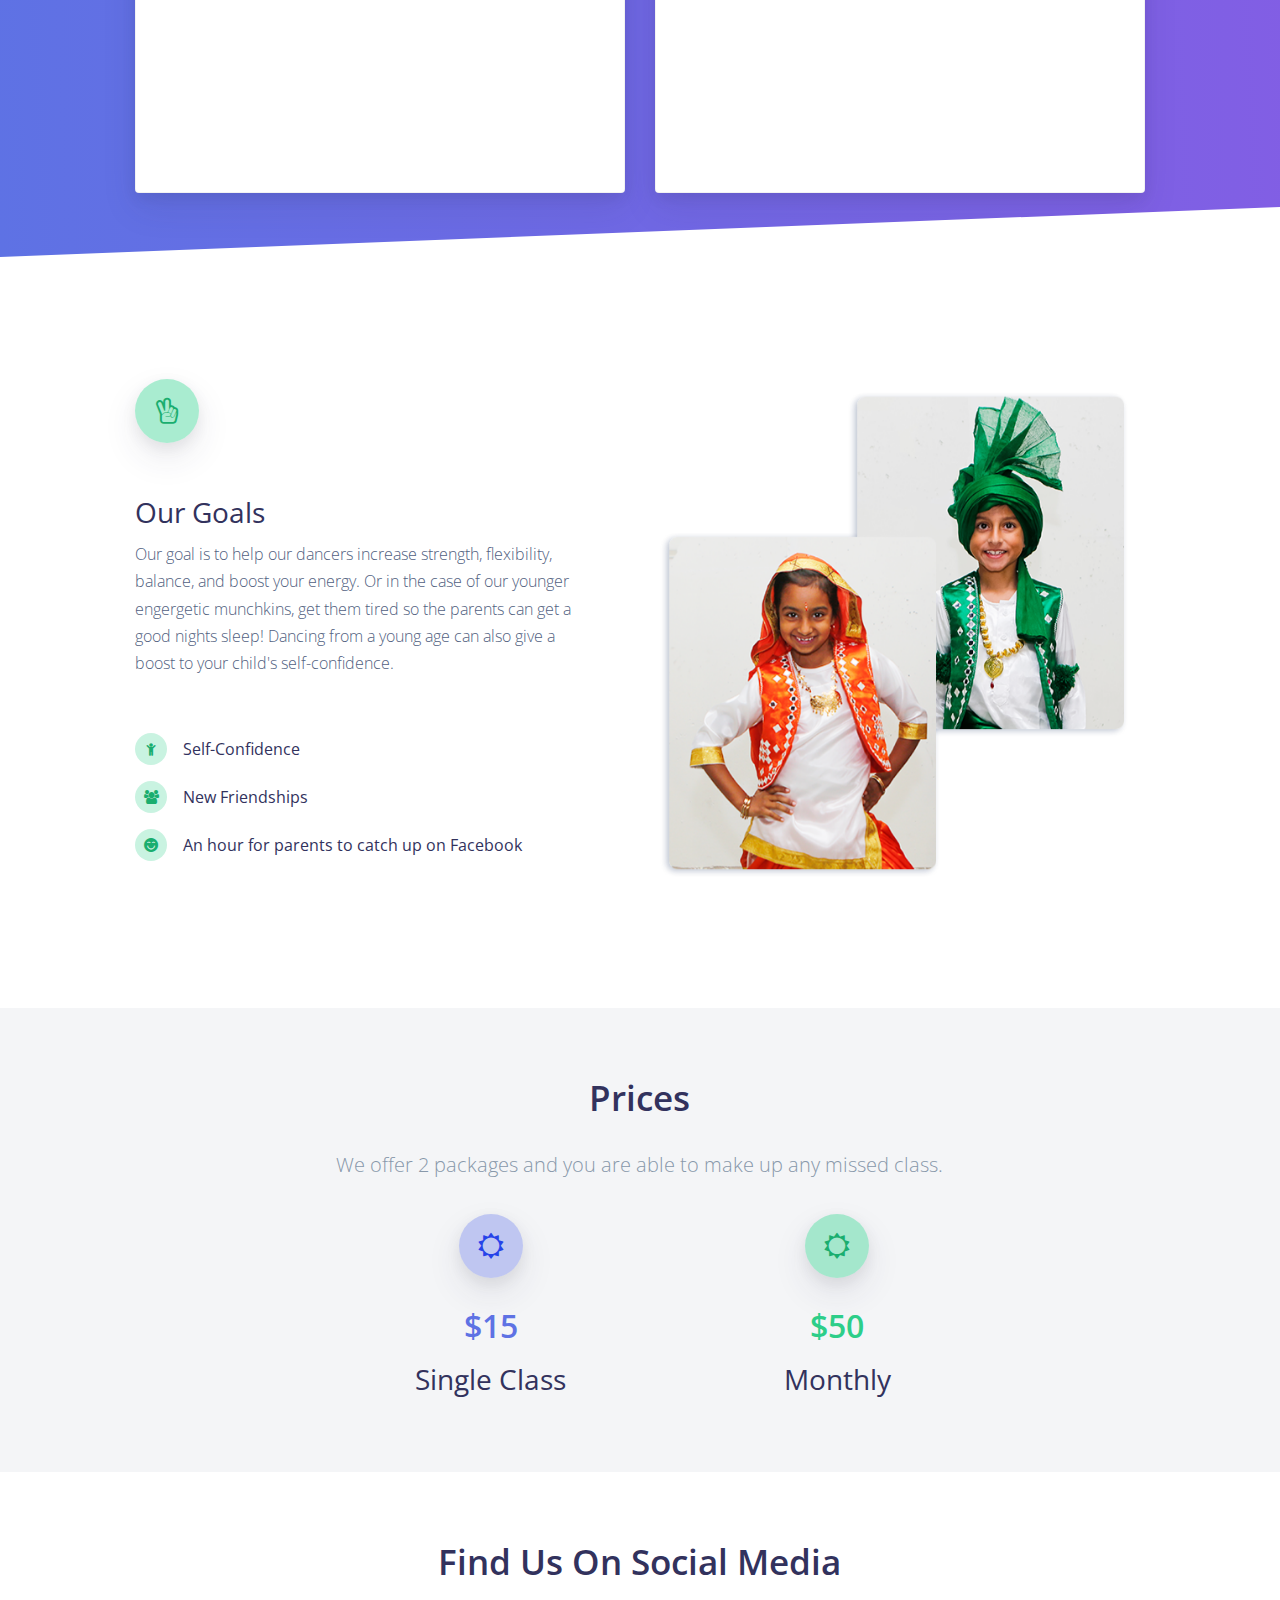
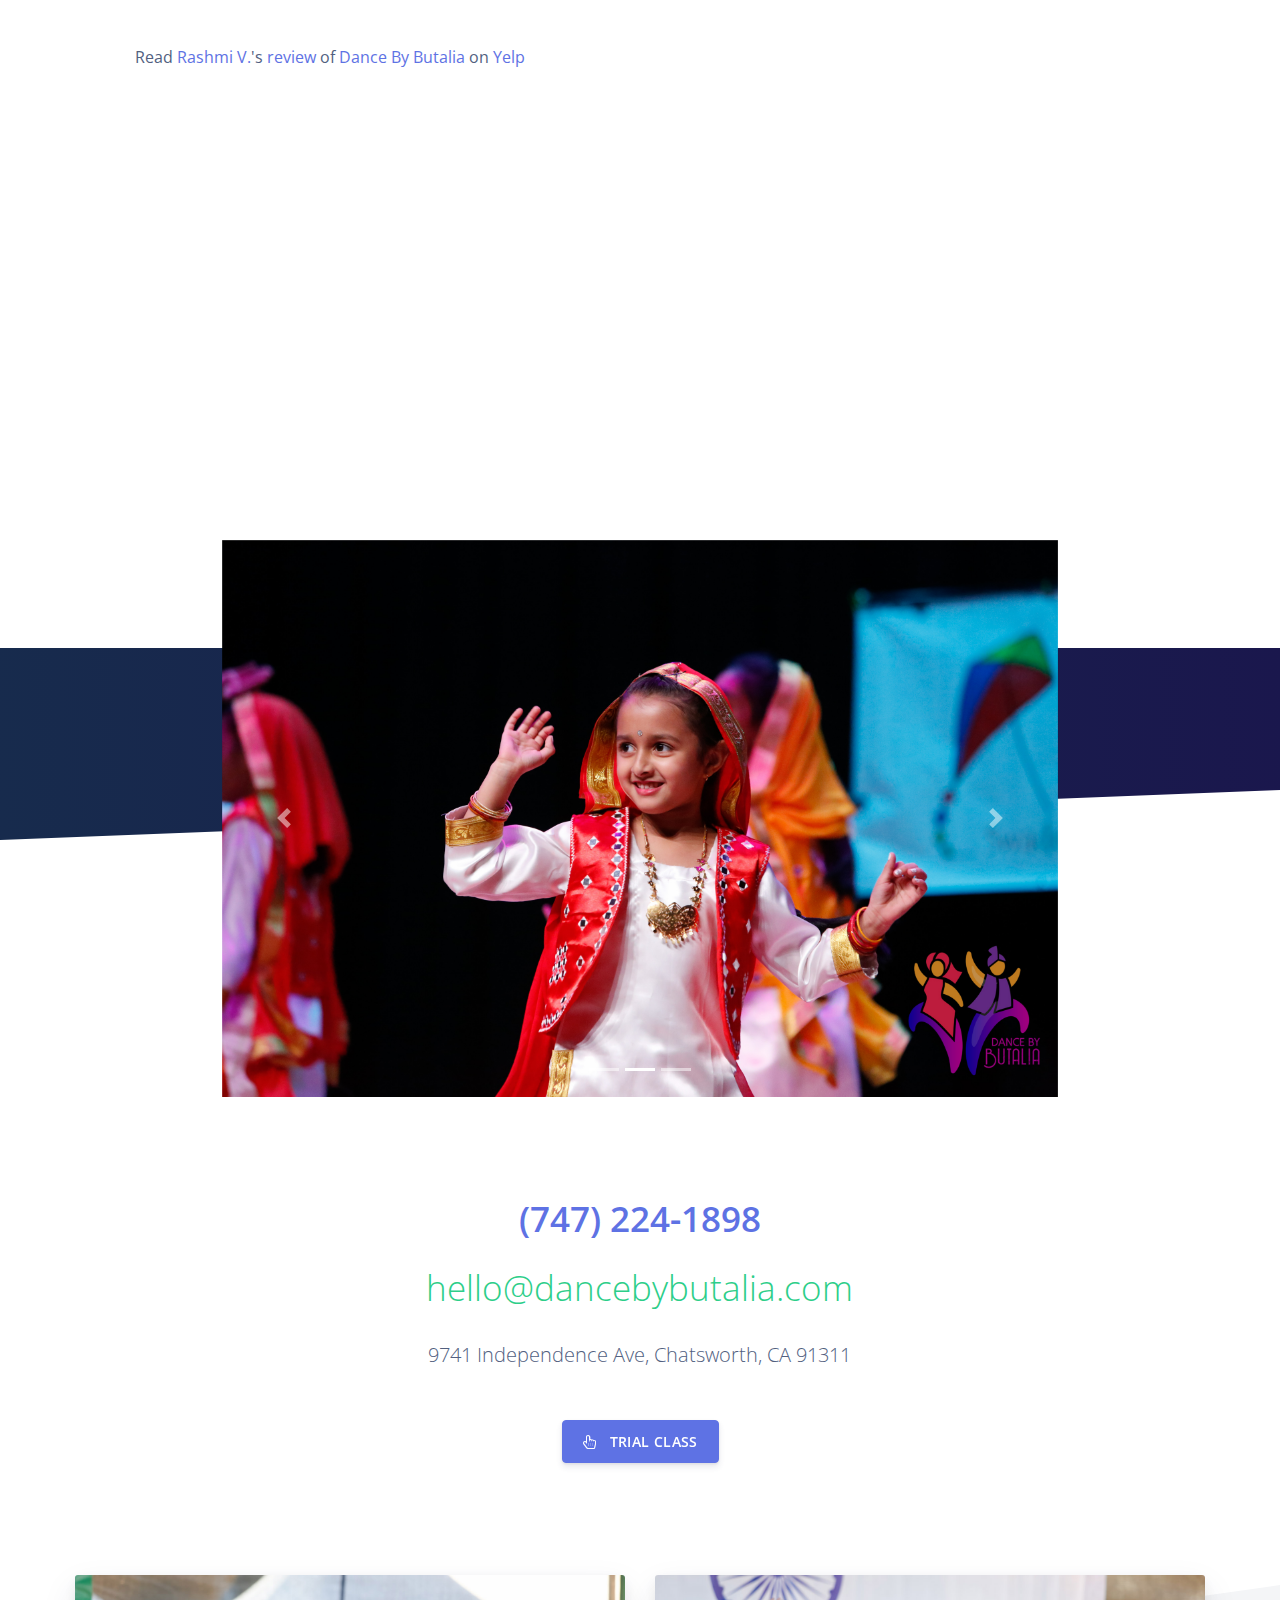
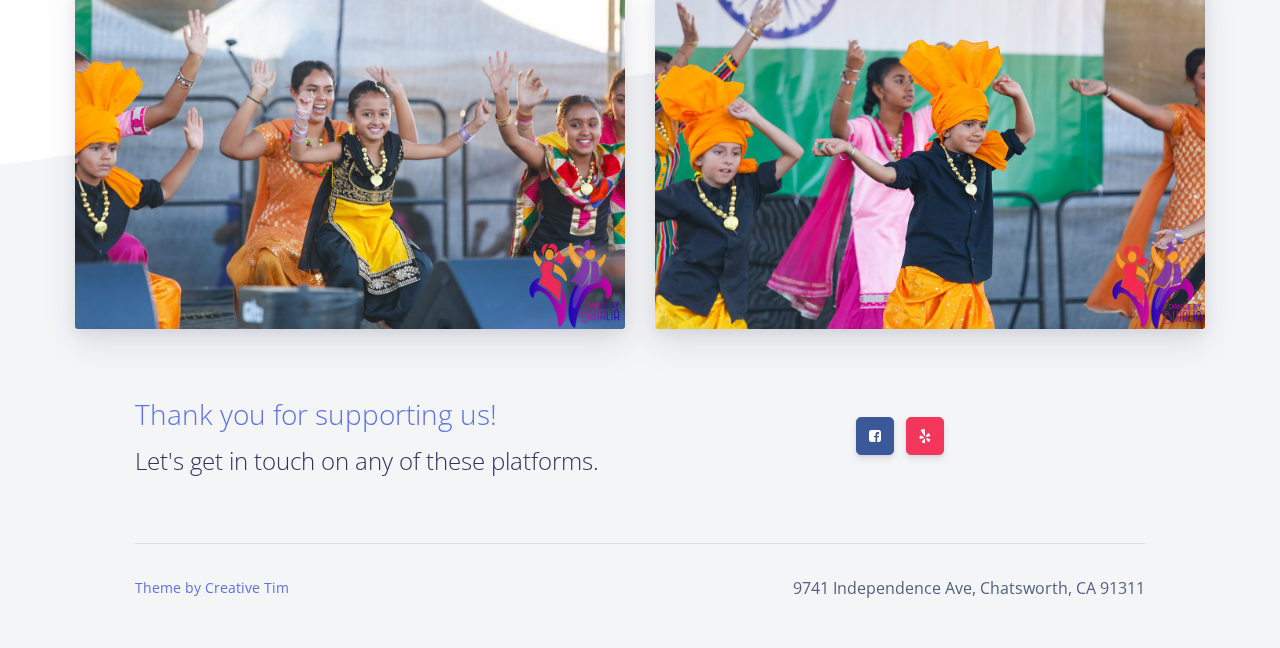
==== commit efb81082: "fixes" ====
--- a/2019/index.html
+++ b/2019/index.html
@@ -428,22 +428,22 @@
                 </div>
             </section>
 
-            <section class="section section-lg mb-5">
-                <div class="container">
-                    <div class="row justify-content-center text-center mb-lg">
+            <section class="section section-md mb-5">
+                <div class="container">
+                    <div class="row justify-content-center text-center mb-5">
                         <div class="col-lg-8">
                             <h2 class="display-3">Find Us On Social Media</h2>
                         </div>
                     </div>
                     <div class="row">
-                        <div class="col-md-6">
+                        <div class="col-md-6 mb-3">
                             <span class="yelp-review" data-review-id="1zaIQFvqyro9xoJEzecrGA" data-hostname="www.yelp.com">Read <a href="https://www.yelp.com/user_details?userid=Z-1RtSKYQHmqEGpaphnygg" rel="nofollow noopener">Rashmi
                                     V.</a>'s <a href="https://www.yelp.com/biz/dance-by-butalia-chatsworth?hrid=1zaIQFvqyro9xoJEzecrGA" rel="nofollow noopener">review</a> of <a href="https://www.yelp.com/biz/y7yPoI10y8dHVn6CecMdaQ" rel="nofollow noopener">Dance
                                     By Butalia</a> on <a href="https://www.yelp.com" rel="nofollow noopener">Yelp</a>
                                 <script async="async" src="https://www.yelp.com/embed/widgets.js" type="text/javascript"></script>
                             </span>
                         </div>
-                        <div class="col-md-6">
+                        <div class="col-md-5 ml-1">
                             <iframe src="https://www.facebook.com/plugins/post.php?href=https%3A%2F%2Fwww.facebook.com%2Fkiki.thiaramahal%2Fposts%2F2393367247349077%3A0&width=500" width="500" height="485" style="border:none;overflow:hidden"
                               scrolling="no" frameborder="0" allowTransparency="true" allow="encrypted-media"></iframe>
                         </div>
@@ -459,7 +459,7 @@
                     </svg>
                 </div>
             </section>
-            <section class="section section-lg pt-lg-0 section-contact-us">
+            <section class="section section-md pt-lg-0 section-contact-us">
                 <div class="container">
                     <div class="row justify-content-center mt--300">
                         <div class="col-lg-10">
@@ -514,12 +514,12 @@
                     </div>
                 </div>
             </section>
-            <section class="section section-lg">
+            <section class="section section-sm">
                 <div class="container">
                     <div class="row row-grid justify-content-center">
                         <div class="col-lg-8 text-center">
                             <h2 class="display-3"><a href="tel:+7472241898" class="button">(747) 224-1898</a>
-                                <span class="text-success"><a href="mailto:hello@dancebybutalia.com" class="text-success">hello@dancebybutalia.com</a></span>
+                                <span class="text-success mt-3"><a href="mailto:hello@dancebybutalia.com" class="text-success">hello@dancebybutalia.com</a></span>
                             </h2>
                             <p class="lead"> 9741 Independence Ave, Chatsworth, CA 91311</p>
                             <div class="btn-wrapper">
@@ -597,4 +597,4 @@
         <script src="assets/js/argon.js?v=1.0.1"></script>
     </body>
 
-</html>+</html>
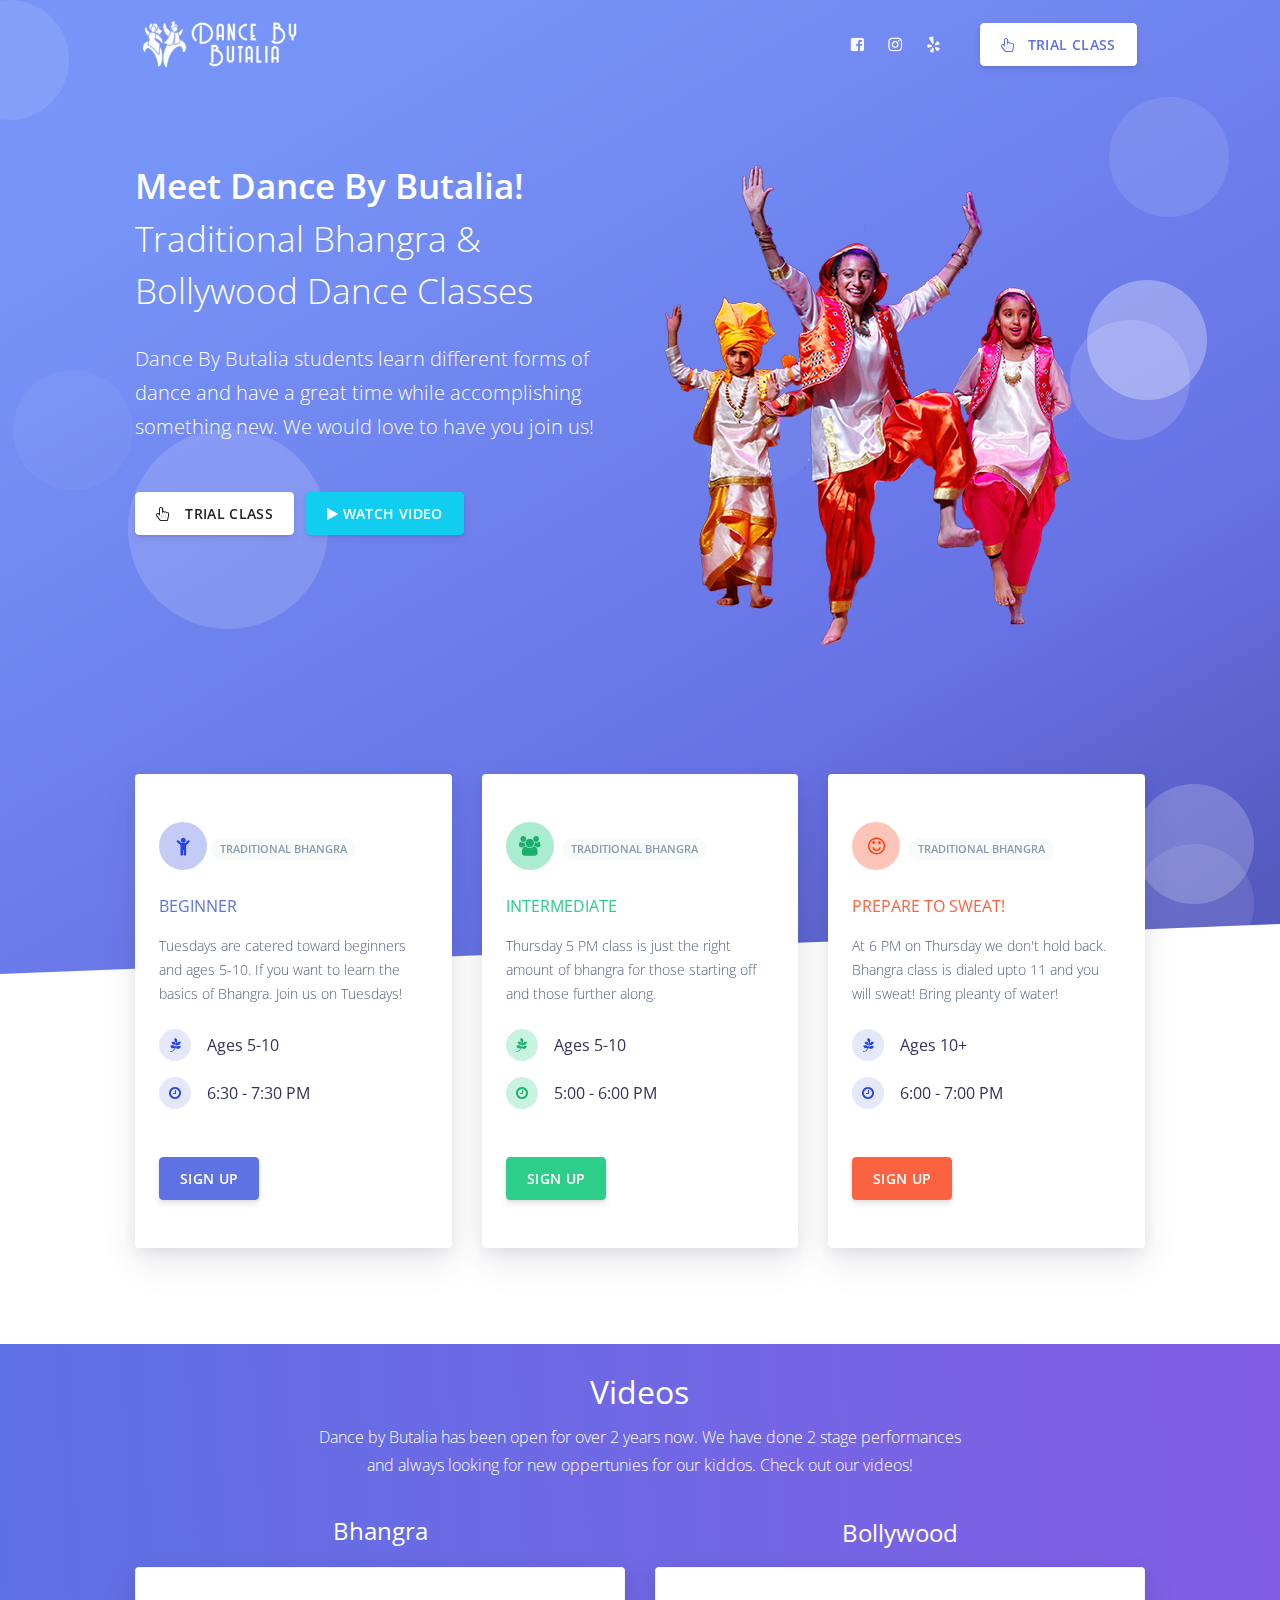
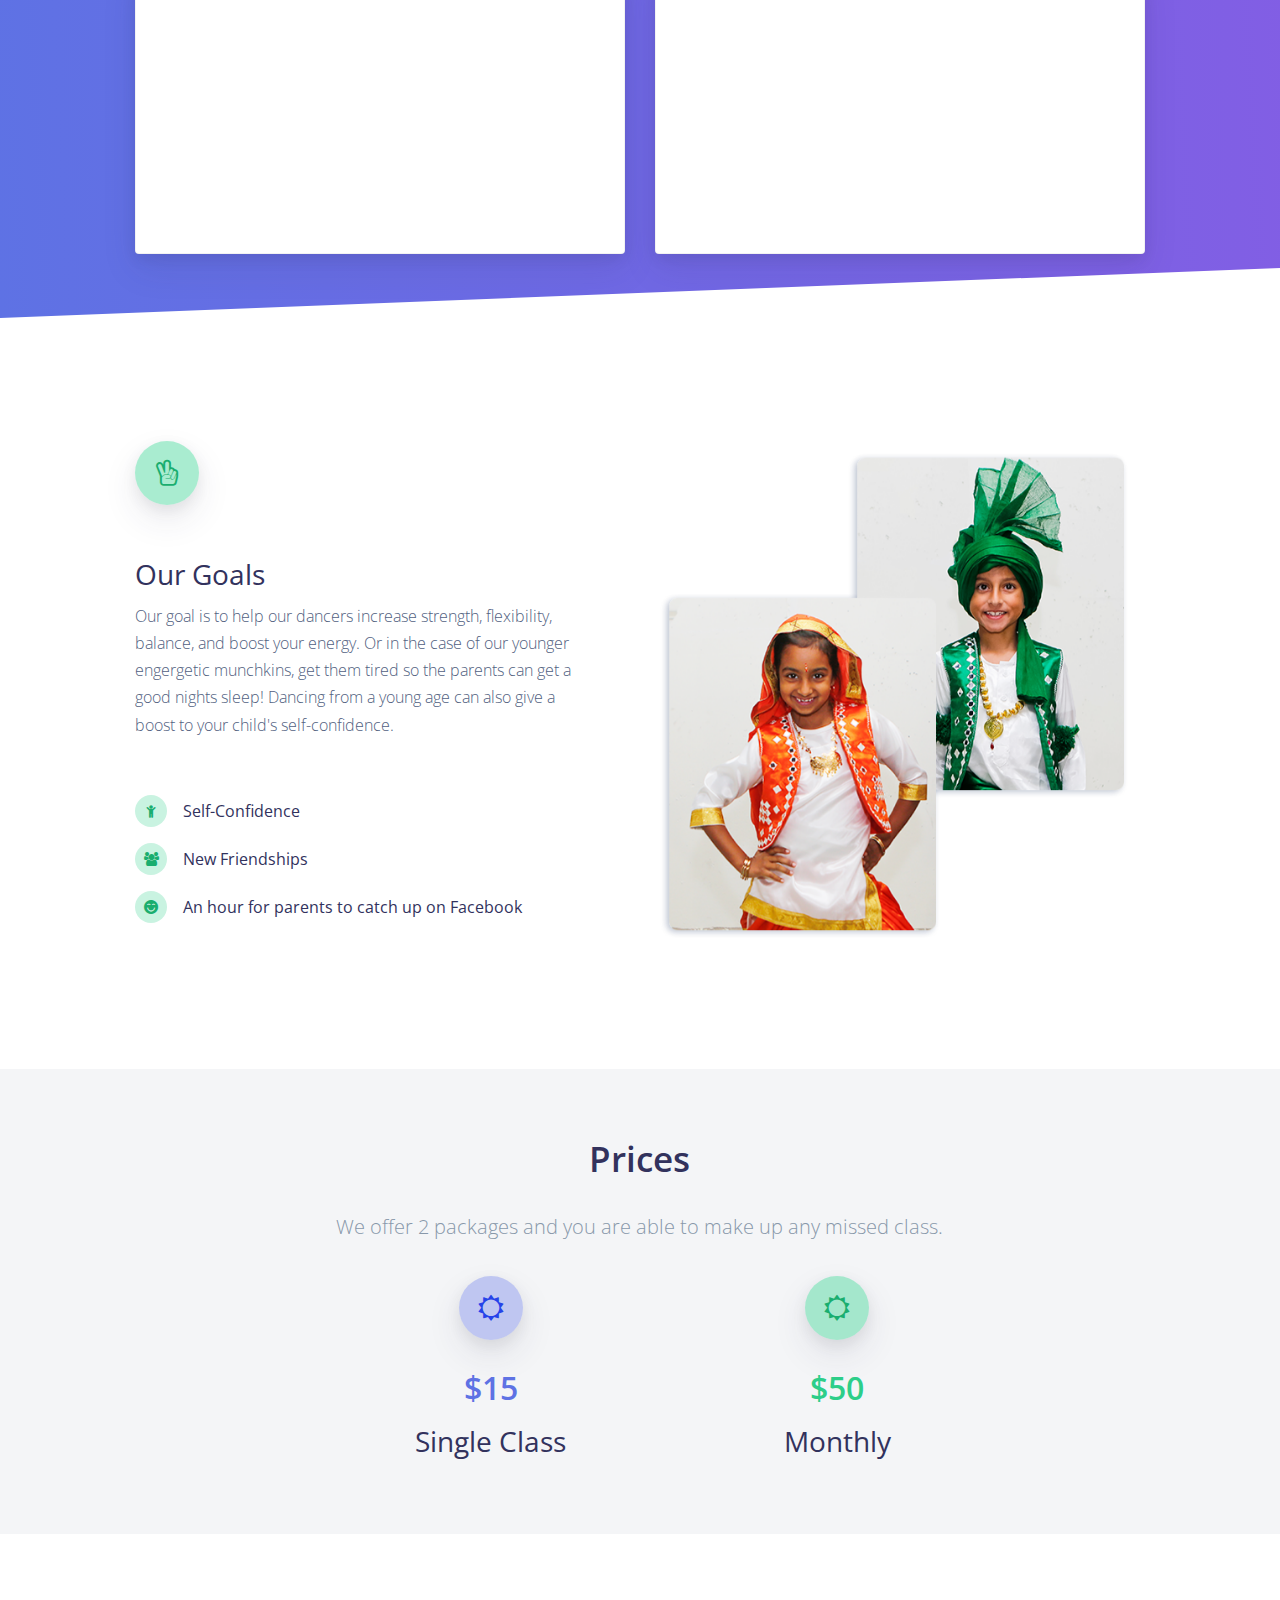
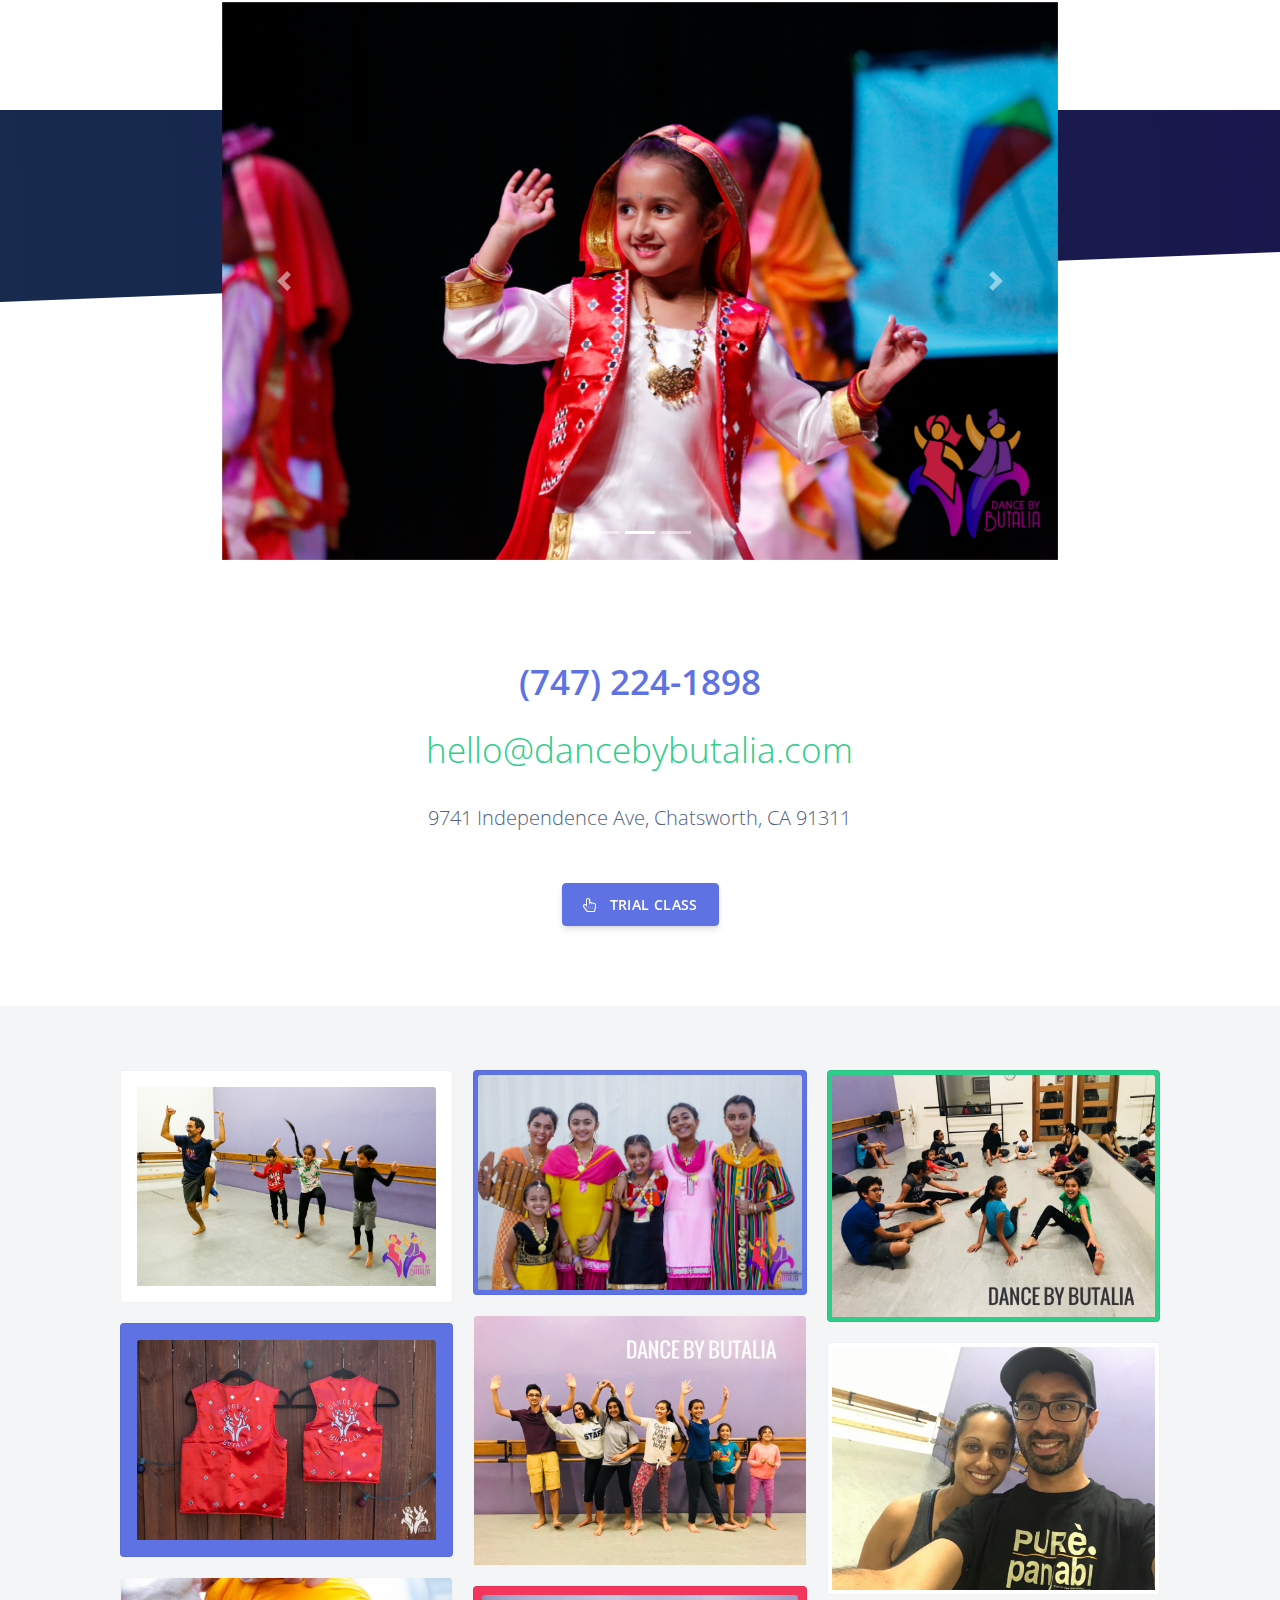
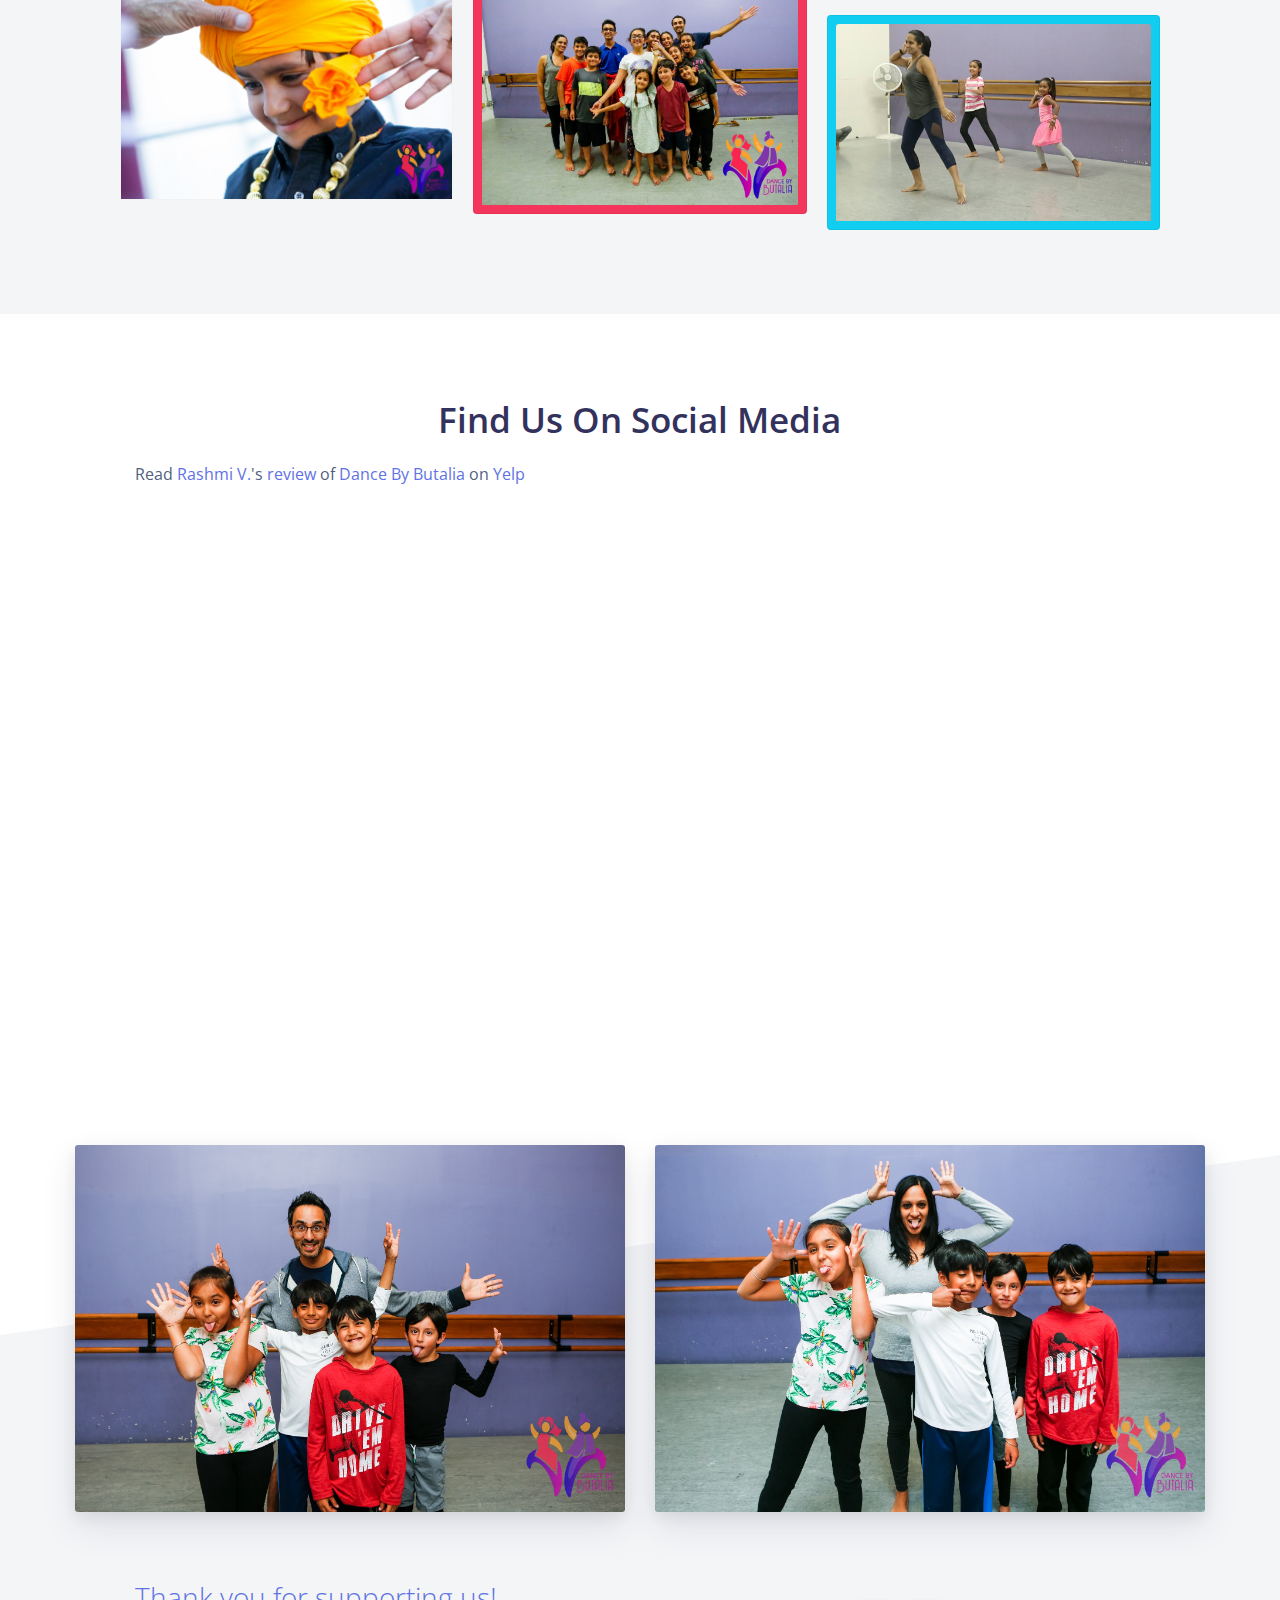
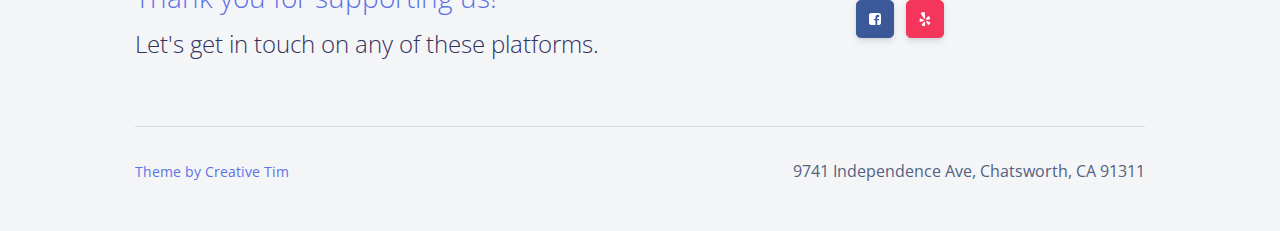
==== commit f60c74e3: "fixes" ====
--- a/2019/index.html
+++ b/2019/index.html
@@ -168,7 +168,8 @@
                                             <div class="icon icon-shape icon-shape-primary rounded-circle mb-4">
                                                 <i class="fa fa-child"></i>
                                             </div>
-                                            <h6 class="text-primary text-uppercase">Beginner <span class="badge badge-pill badge-primary">Traditional Bhangra</span></h6>
+                                            <span class="badge badge-pill badge-light">Traditional Bhangra</span>
+                                            <h6 class="text-primary text-uppercase">Beginner</h6>
                                             <p class="description mt-3">Tuesdays are catered toward beginners and ages 5-10. If you want to learn the basics of Bhangra. Join us on Tuesdays!</p>
                                             <div>
                                                 <ul class="list-unstyled mt-1">
@@ -208,7 +209,8 @@
                                             <div class="icon icon-shape icon-shape-success rounded-circle mb-4">
                                                 <i class="fa fa-users"></i>
                                             </div>
-                                            <h6 class="text-success text-uppercase">Intermediate <span class="badge badge-pill badge-success ml-1">Traditional Bhangra</span></h6>
+                                            <span class="badge badge-pill badge-light ml-1">Traditional Bhangra</span>
+                                            <h6 class="text-success text-uppercase">Intermediate</h6>
                                             <p class="description mt-3">Thursday 5 PM class is just the right amount of bhangra for those starting off and those further along.</p>
                                             <div>
                                                 <ul class="list-unstyled mt-1">
@@ -227,7 +229,7 @@
                                                     <li class="py-2">
                                                         <div class="d-flex align-items-center">
                                                             <div>
-                                                                <div class="badge badge-success badge-primary mr-3">
+                                                                <div class="badge badge-circle badge-success mr-3">
                                                                     <i class="fa fa-clock-o"></i>
                                                                 </div>
                                                             </div>
@@ -248,6 +250,7 @@
                                             <div class="icon icon-shape icon-shape-warning rounded-circle mb-4">
                                                 <i class="fa fa-smile-o"></i>
                                             </div>
+                                            <span class="badge badge-pill badge-light ml-1">Traditional Bhangra</span>
                                             <h6 class="text-warning text-uppercase">Prepare To Sweat!</h6>
                                             <p class="description mt-3">At 6 PM on Thursday we don't hold back. Bhangra class is dialed upto 11 and you will sweat! Bring pleanty of water!</p>
                                             <div>
@@ -291,13 +294,14 @@
                 <div class="container">
                     <div class="row justify-content-center text-center mt-3 mb-3">
                         <div class="col-lg-8">
-                            <h2 class="display-3 text-white">Videos</h2>
+                            <h2 class="text-white">Videos</h2>
+                            <p class="text-white">Dance by Butalia has been open for over 2 years now. We have done 2 stage performances and always looking for new oppertunies for our kiddos. Check out our videos!</p>
                         </div>
                     </div>
                     <div class="row row-grid align-items-center">
                         <div class="col-md-6">
                             <div class="text-center">
-                                <h4 class="display-4 text-white">Bhangra</h4>
+                                <h4 class="text-white">Bhangra</h4>
                             </div>
                         </div>
                         <div class="col-lg-6 order-lg-1 mt-1">
@@ -315,7 +319,7 @@
                         </div>
                         <div class="col-md-6  mt-1">
                             <div class="text-center">
-                                <h4 class="display-4 text-white">Bollywood</h4>
+                                <h4 class="text-white">Bollywood</h4>
                             </div>
                         </div>
                         <div class="col-md-6 order-lg-2 mt-1">
@@ -332,6 +336,7 @@
                             </div>
                         </div>
                     </div>
+
                 </div>
                 <!-- SVG separator -->
                 <div class="separator separator-bottom separator-skew zindex-100">
@@ -430,24 +435,7 @@
 
             <section class="section section-md mb-5">
                 <div class="container">
-                    <div class="row justify-content-center text-center mb-5">
-                        <div class="col-lg-8">
-                            <h2 class="display-3">Find Us On Social Media</h2>
-                        </div>
-                    </div>
-                    <div class="row">
-                        <div class="col-md-6 mb-3">
-                            <span class="yelp-review" data-review-id="1zaIQFvqyro9xoJEzecrGA" data-hostname="www.yelp.com">Read <a href="https://www.yelp.com/user_details?userid=Z-1RtSKYQHmqEGpaphnygg" rel="nofollow noopener">Rashmi
-                                    V.</a>'s <a href="https://www.yelp.com/biz/dance-by-butalia-chatsworth?hrid=1zaIQFvqyro9xoJEzecrGA" rel="nofollow noopener">review</a> of <a href="https://www.yelp.com/biz/y7yPoI10y8dHVn6CecMdaQ" rel="nofollow noopener">Dance
-                                    By Butalia</a> on <a href="https://www.yelp.com" rel="nofollow noopener">Yelp</a>
-                                <script async="async" src="https://www.yelp.com/embed/widgets.js" type="text/javascript"></script>
-                            </span>
-                        </div>
-                        <div class="col-md-5 ml-1">
-                            <iframe src="https://www.facebook.com/plugins/post.php?href=https%3A%2F%2Fwww.facebook.com%2Fkiki.thiaramahal%2Fposts%2F2393367247349077%3A0&width=500" width="500" height="485" style="border:none;overflow:hidden"
-                              scrolling="no" frameborder="0" allowTransparency="true" allow="encrypted-media"></iframe>
-                        </div>
-                    </div>
+
                 </div>
             </section>
 
@@ -514,7 +502,7 @@
                     </div>
                 </div>
             </section>
-            <section class="section section-sm">
+            <section class="section section-sm mb-5">
                 <div class="container">
                     <div class="row row-grid justify-content-center">
                         <div class="col-lg-8 text-center">
@@ -535,6 +523,67 @@
                     </div>
                 </div>
             </section>
+            <section class="section section-md bg-secondary mb-3">
+                <div class="container">
+                    <div class="row">
+
+
+                      <div class="card-columns">
+                        <div class="card p-3">
+                          <img class="card-img-top" src="assets/img/gallery/1.jpg"  alt="Card image cap">
+                        </div>
+                        <div class="card  bg-primary  p-3">
+                          <img class="card-img-top" src="assets/img/gallery/2.jpg"  alt="Card image cap">
+                        </div>
+                        <div class="card">
+                          <img class="card-img-top" src="assets/img/gallery/3.jpg"  alt="Card image cap">
+                        </div>
+                        <div class="card bg-primary text-white text-center p-1">
+                          <img class="card-img-top" src="assets/img/gallery/4.jpg"  alt="Card image cap">
+                        </div>
+                        <div class="card text-center">
+                          <img class="card-img-top" src="assets/img/gallery/5.jpg"  alt="Card image cap">
+                        </div>
+                        <div class="card bg-danger p-2 ">
+                          <img class="card-img-top" src="assets/img/gallery/6.jpg"  alt="Card image cap">
+                        </div>
+                        <div class="card bg-success text-white text-center p-1">
+                          <img class="card-img-top" src="assets/img/gallery/7.jpg"  alt="Card image cap">
+                        </div>
+                        <div class="card p-1">
+                          <img class="card-img-top" src="assets/img/gallery/8.jpg"  alt="Card image cap">
+                        </div>
+                        <div class="card bg-info p-2 ">
+                          <img class="card-img-top" src="assets/img/gallery/9.jpg"  alt="Card image cap">
+                        </div>
+                      </div>
+
+
+                    </div>
+            </section>
+
+            <section class="section section-md mb-5">
+                <div class="container">
+                    <div class="row justify-content-center text-center mb-2">
+                        <div class="col-lg-8">
+                            <h2 class="display-3">Find Us On Social Media</h2>
+                        </div>
+                    </div>
+                    <div class="row">
+                        <div class="col-md-6 mb-3">
+                            <span class="yelp-review" data-review-id="1zaIQFvqyro9xoJEzecrGA" data-hostname="www.yelp.com">Read <a href="https://www.yelp.com/user_details?userid=Z-1RtSKYQHmqEGpaphnygg" rel="nofollow noopener">Rashmi
+                                    V.</a>'s <a href="https://www.yelp.com/biz/dance-by-butalia-chatsworth?hrid=1zaIQFvqyro9xoJEzecrGA" rel="nofollow noopener">review</a> of <a href="https://www.yelp.com/biz/y7yPoI10y8dHVn6CecMdaQ" rel="nofollow noopener">Dance
+                                    By Butalia</a> on <a href="https://www.yelp.com" rel="nofollow noopener">Yelp</a>
+                                <script async="async" src="https://www.yelp.com/embed/widgets.js" type="text/javascript"></script>
+                            </span>
+                        </div>
+                        <div class="col-md-5 ml-1">
+                            <iframe src="https://www.facebook.com/plugins/post.php?href=https%3A%2F%2Fwww.facebook.com%2Fkiki.thiaramahal%2Fposts%2F2393367247349077%3A0&width=500" width="500" height="485" style="border:none;overflow:hidden"
+                              scrolling="no" frameborder="0" allowTransparency="true" allow="encrypted-media"></iframe>
+                        </div>
+                    </div>
+                </div>
+            </section>
         </main>
         <footer class="footer has-cards">
             <div class="container container-lg">
--- a/2019/assets/css/custom.css
+++ b/2019/assets/css/custom.css
@@ -11,3 +11,17 @@
   width: 100%;
   height: 100%;
 }
+
+.gal-item{
+	overflow: hidden;
+	padding: 8px;
+}
+.gal-item .box{
+	height: 100%;
+	overflow: hidden;
+}
+.box img{
+	height: 100%;
+	width: auto;
+	object-fit:cover;
+}
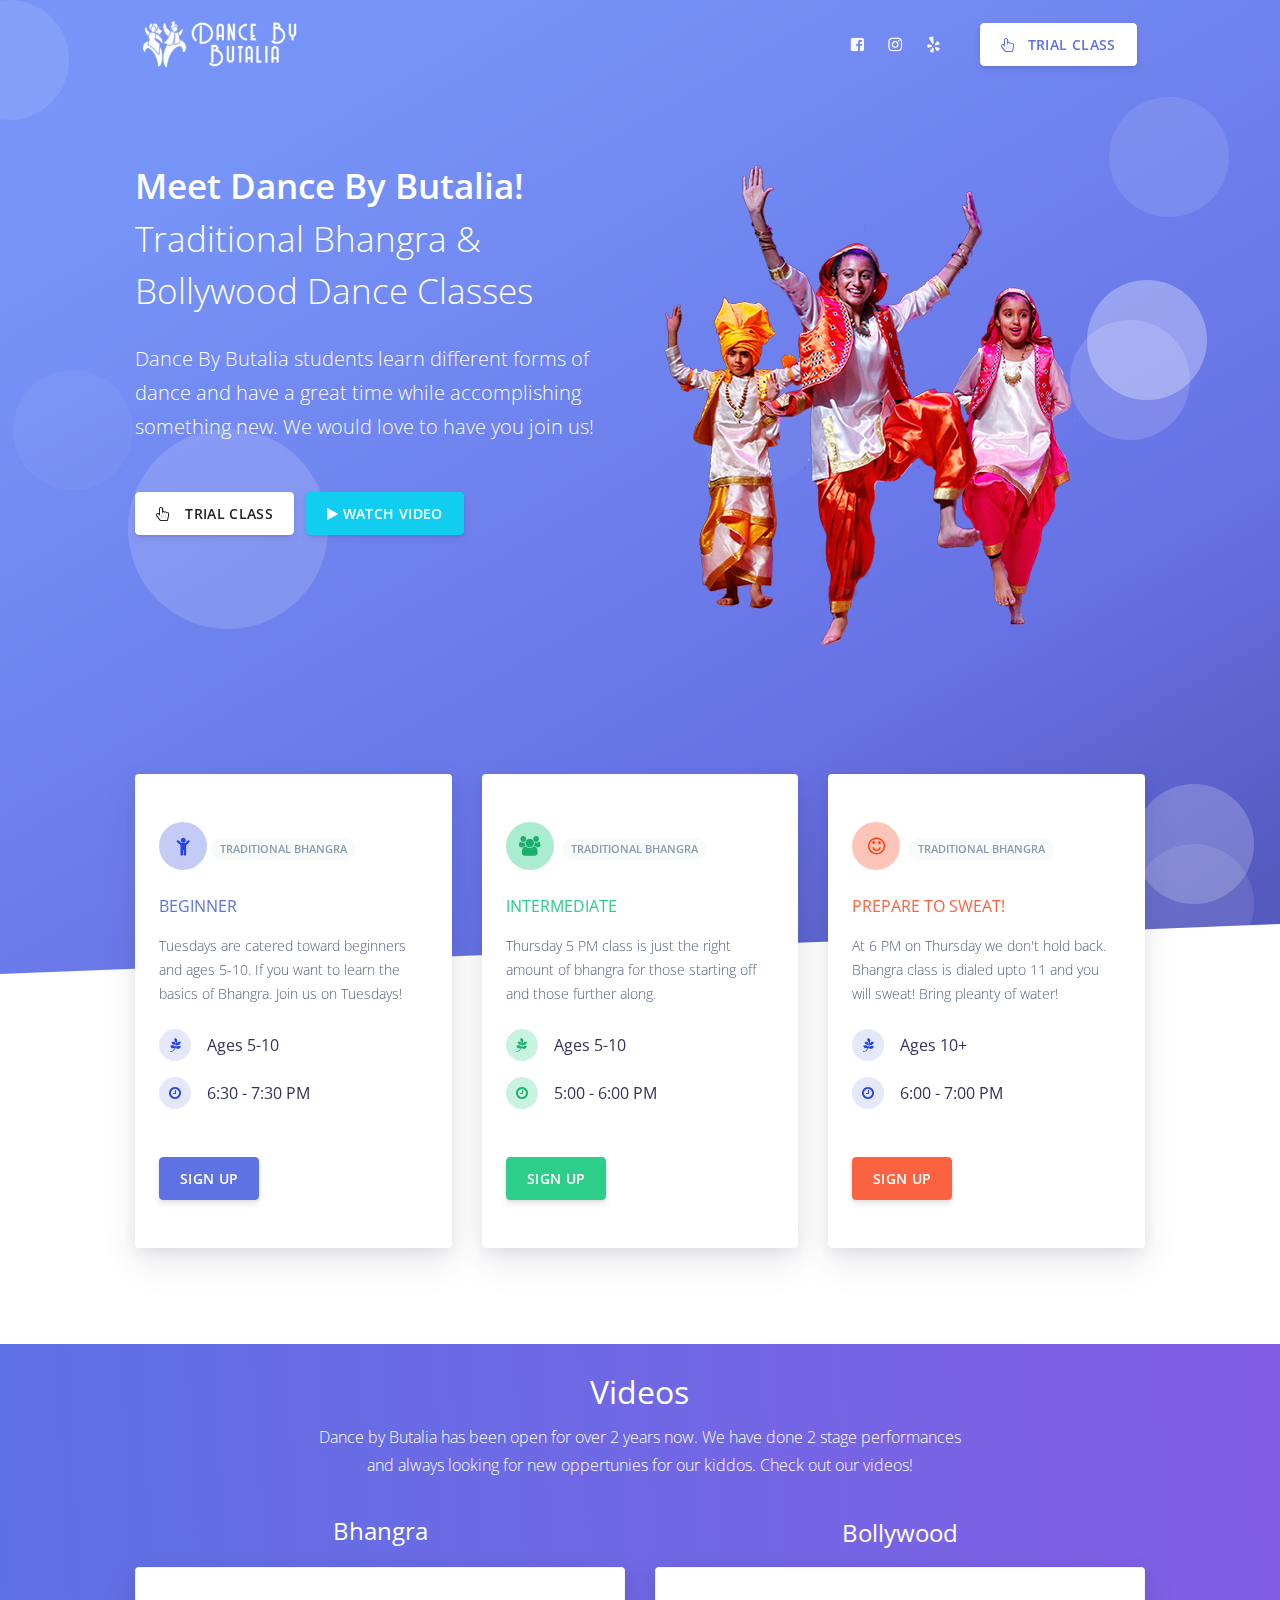
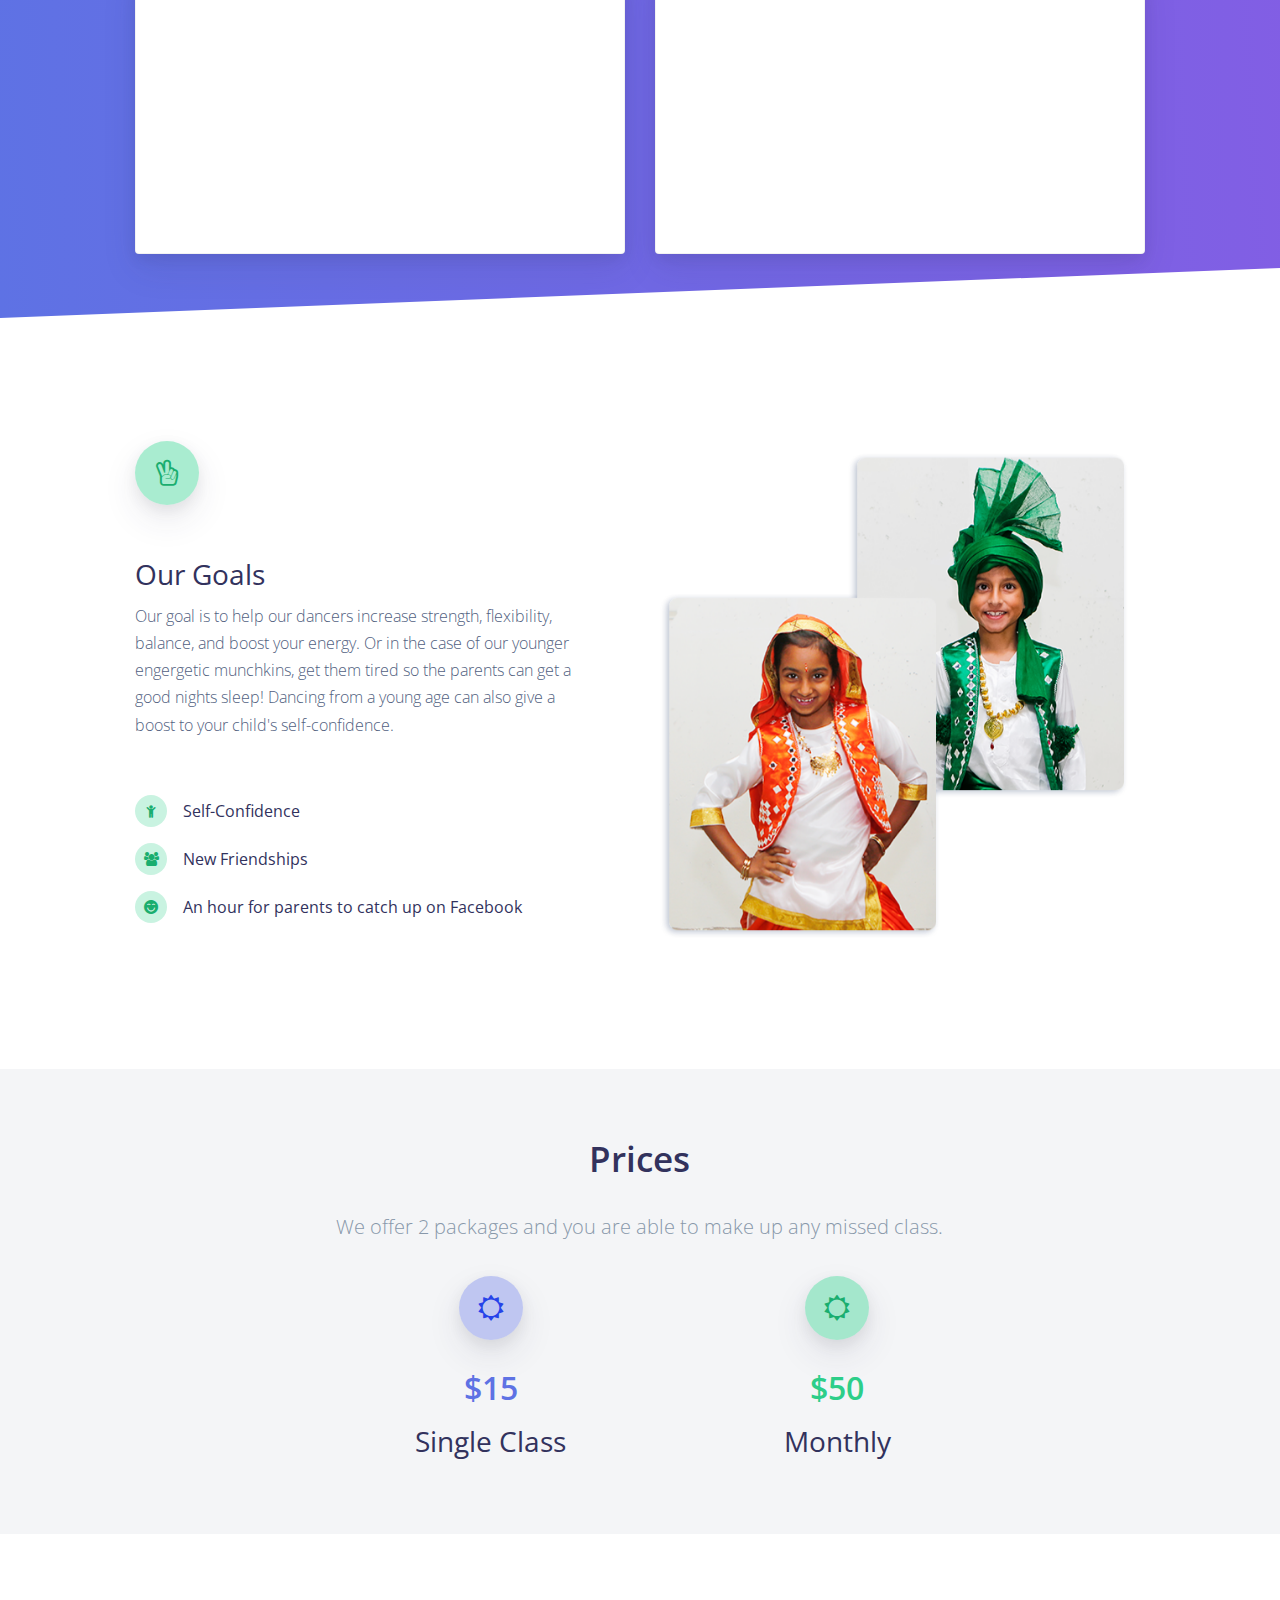
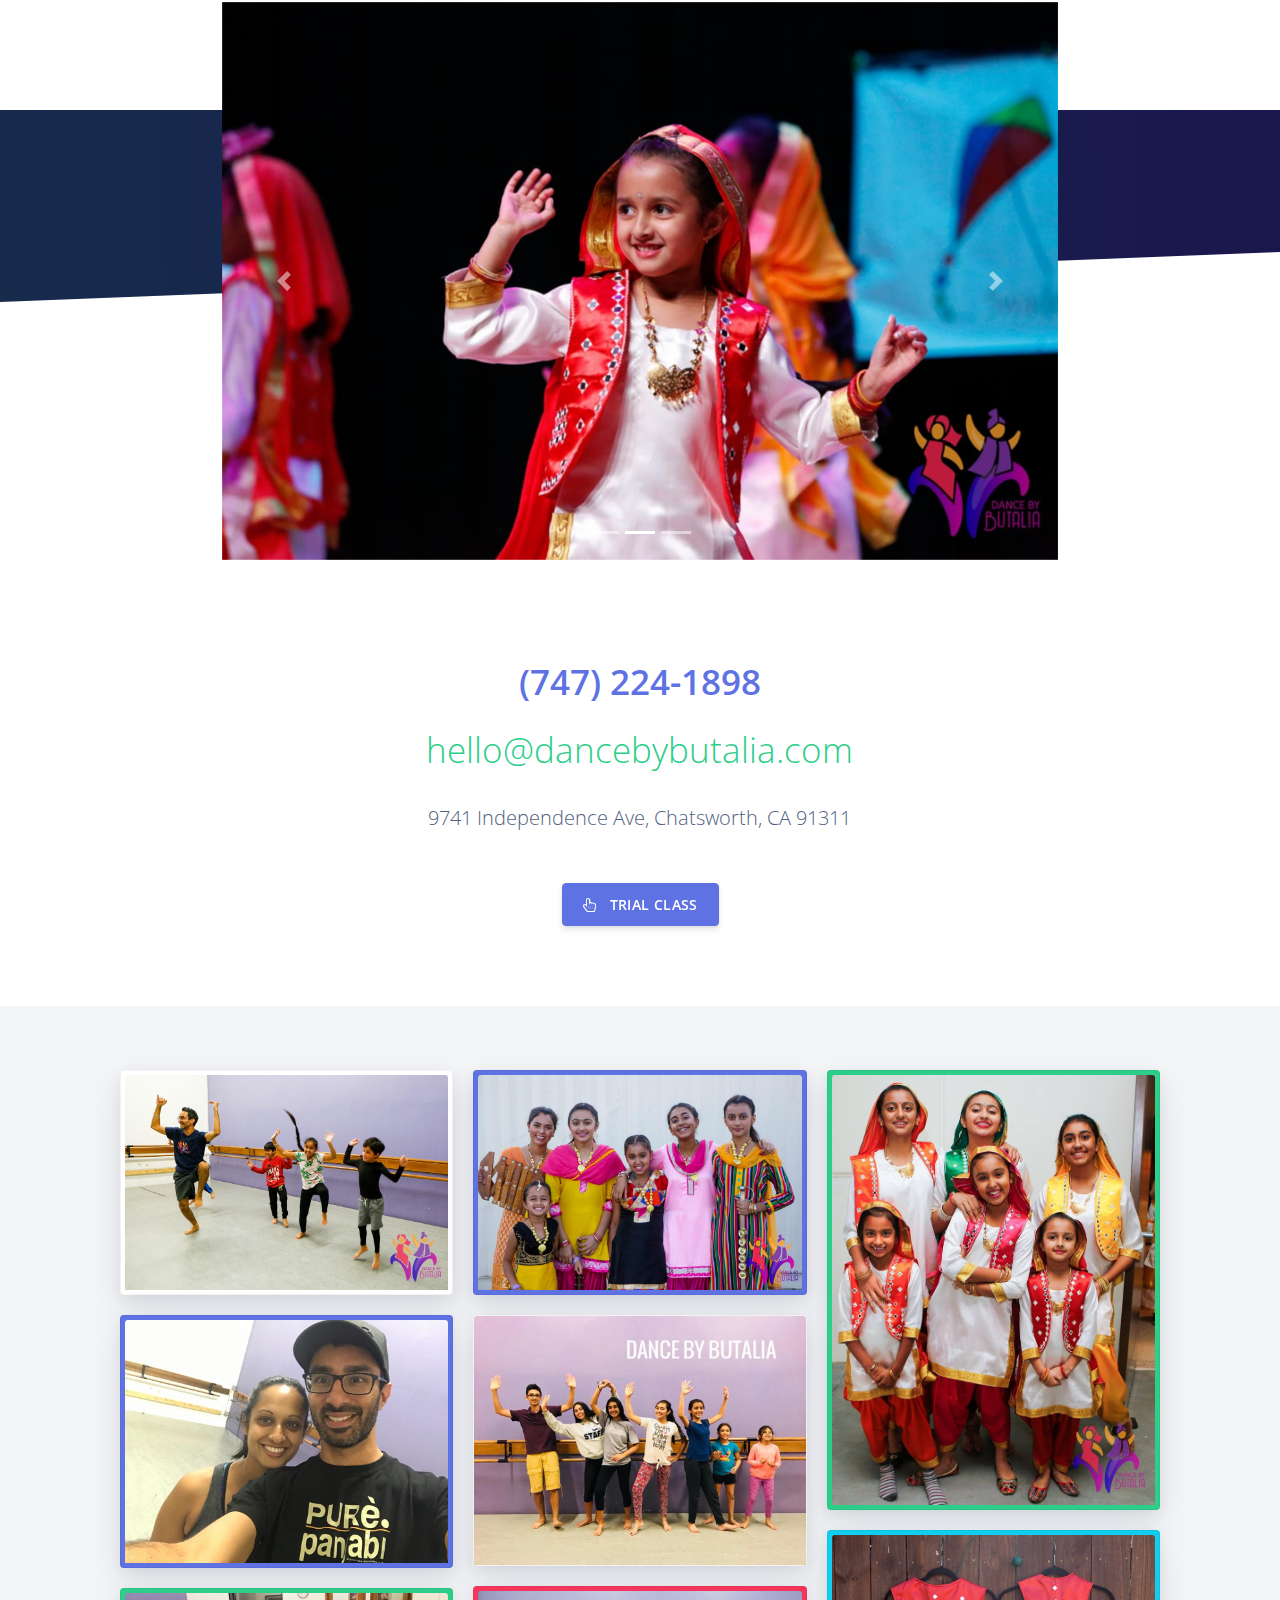
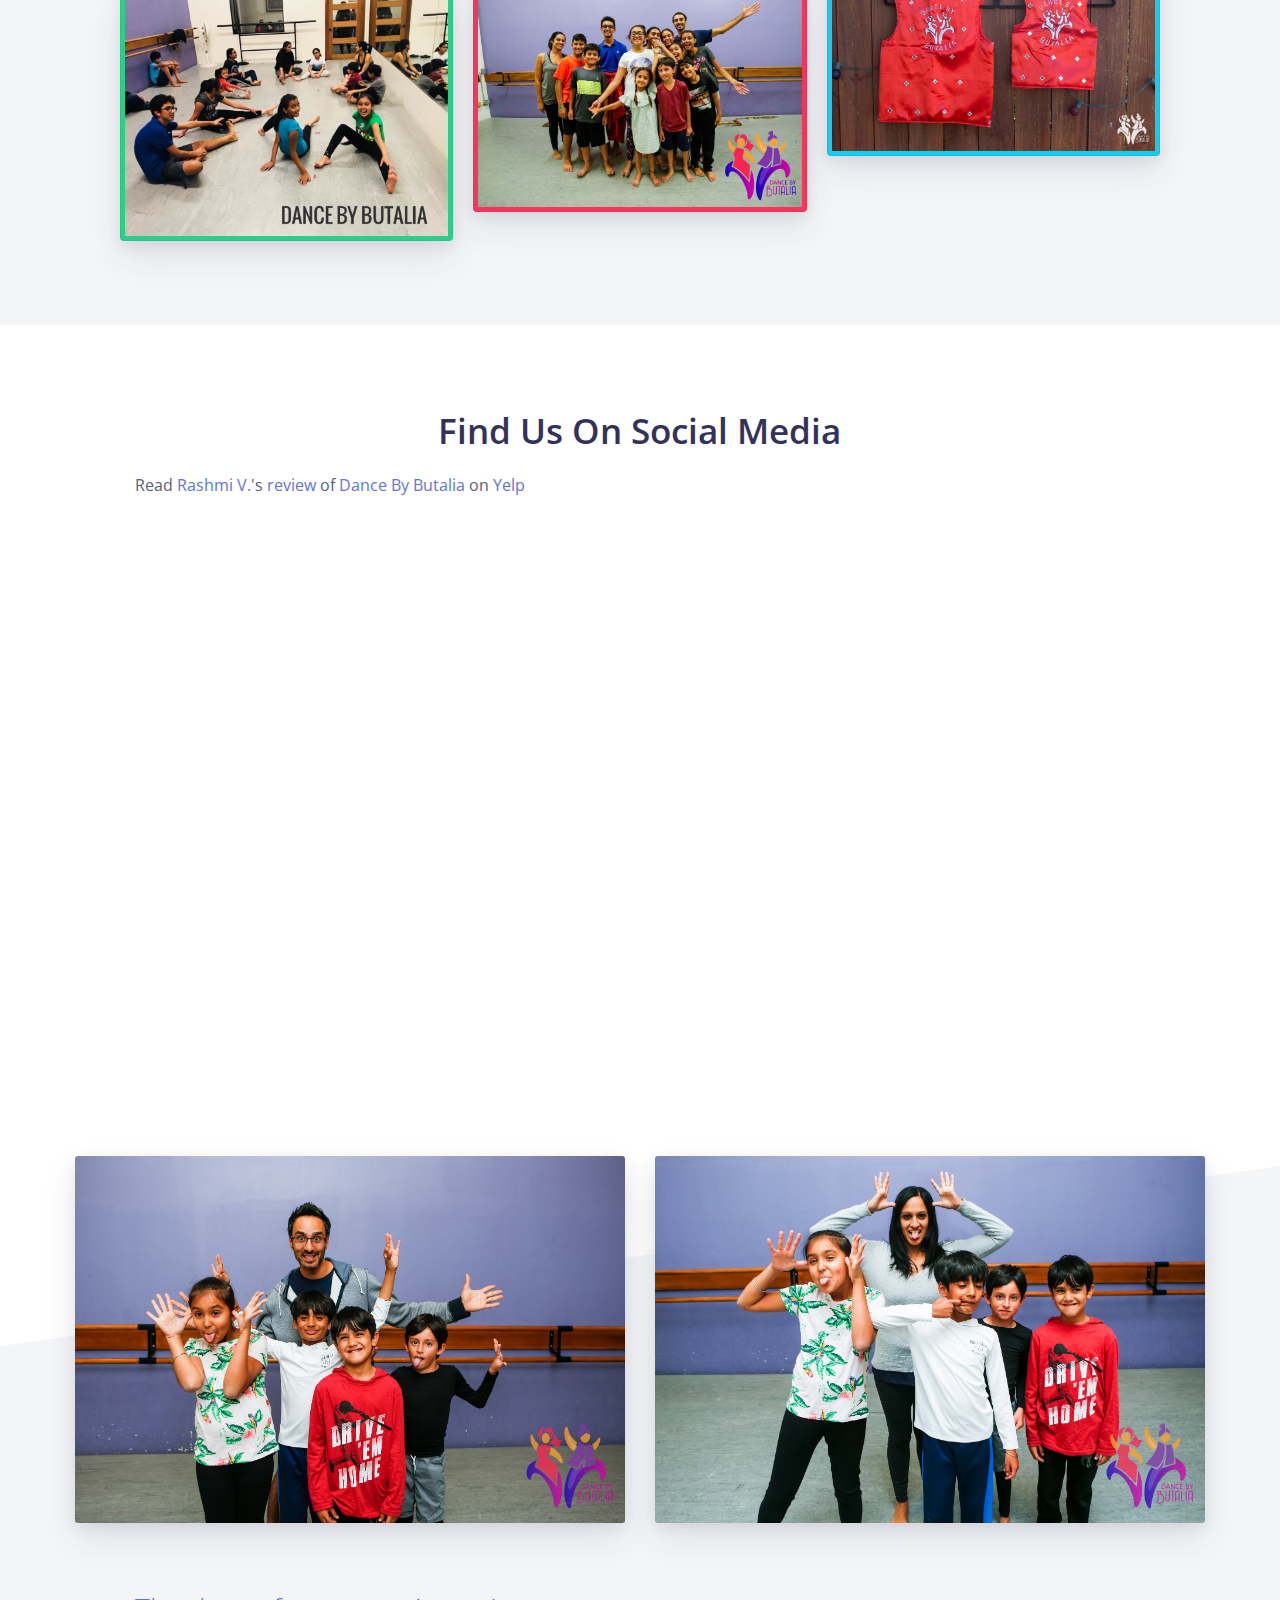
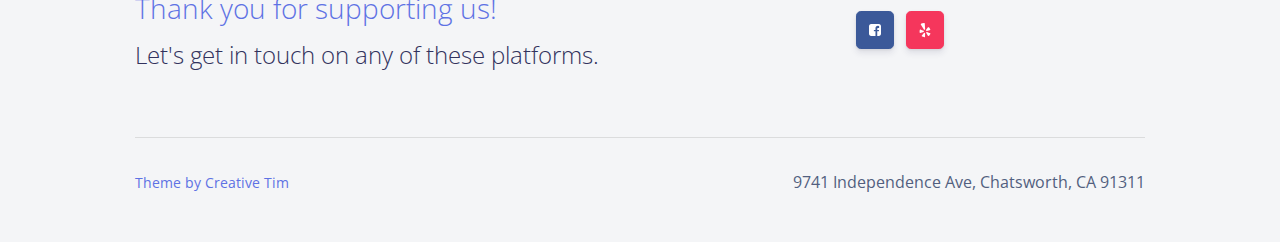
==== commit 1cac5b89: "2019" ====
--- a/2019/index.html
+++ b/2019/index.html
@@ -528,35 +528,32 @@
                     <div class="row">
 
 
-                      <div class="card-columns">
-                        <div class="card p-3">
-                          <img class="card-img-top" src="assets/img/gallery/1.jpg"  alt="Card image cap">
-                        </div>
-                        <div class="card  bg-primary  p-3">
-                          <img class="card-img-top" src="assets/img/gallery/2.jpg"  alt="Card image cap">
-                        </div>
-                        <div class="card">
-                          <img class="card-img-top" src="assets/img/gallery/3.jpg"  alt="Card image cap">
-                        </div>
-                        <div class="card bg-primary text-white text-center p-1">
-                          <img class="card-img-top" src="assets/img/gallery/4.jpg"  alt="Card image cap">
-                        </div>
-                        <div class="card text-center">
-                          <img class="card-img-top" src="assets/img/gallery/5.jpg"  alt="Card image cap">
-                        </div>
-                        <div class="card bg-danger p-2 ">
-                          <img class="card-img-top" src="assets/img/gallery/6.jpg"  alt="Card image cap">
-                        </div>
-                        <div class="card bg-success text-white text-center p-1">
-                          <img class="card-img-top" src="assets/img/gallery/7.jpg"  alt="Card image cap">
-                        </div>
-                        <div class="card p-1">
-                          <img class="card-img-top" src="assets/img/gallery/8.jpg"  alt="Card image cap">
-                        </div>
-                        <div class="card bg-info p-2 ">
-                          <img class="card-img-top" src="assets/img/gallery/9.jpg"  alt="Card image cap">
-                        </div>
-                      </div>
+                        <div class="card-columns">
+                            <div class="card card-lift--hover shadow p-1">
+                                <img class="card-img-top" src="assets/img/gallery/1.jpg" alt="gallery">
+                            </div>
+                            <div class="card card-lift--hover shadow bg-primary p-1">
+                                <img class="card-img-top" src="assets/img/gallery/2.jpg" alt="gallery">
+                            </div>
+                            <div class="card card-lift--hover shadow bg-success p-1">
+                                <img class="card-img-top" src="assets/img/gallery/3.jpg" alt="gallery">
+                            </div>
+                            <div class="card card-lift--hover shadow bg-primary p-1">
+                                <img class="card-img-top" src="assets/img/gallery/4.jpg" alt="gallery">
+                            </div>
+                            <div class="card card-lift--hover shadow text-center">
+                                <img class="card-img-top" src="assets/img/gallery/5.jpg" alt="gallery">
+                            </div>
+                            <div class="card card-lift--hover shadow bg-danger p-1 ">
+                                <img class="card-img-top" src="assets/img/gallery/6.jpg" alt="gallery">
+                            </div>
+                            <div class="card card-lift--hover shadow bg-success p-1">
+                                <img class="card-img-top" src="assets/img/gallery/7.jpg" alt="gallery">
+                            </div>
+                            <div class="card card-lift--hover shadow bg-info  p-1">
+                                <img class="card-img-top" src="assets/img/gallery/8.jpg" alt="gallery">
+                            </div>
+                        </div>
 
 
                     </div>
@@ -646,4 +643,4 @@
         <script src="assets/js/argon.js?v=1.0.1"></script>
     </body>
 
-</html>
+</html>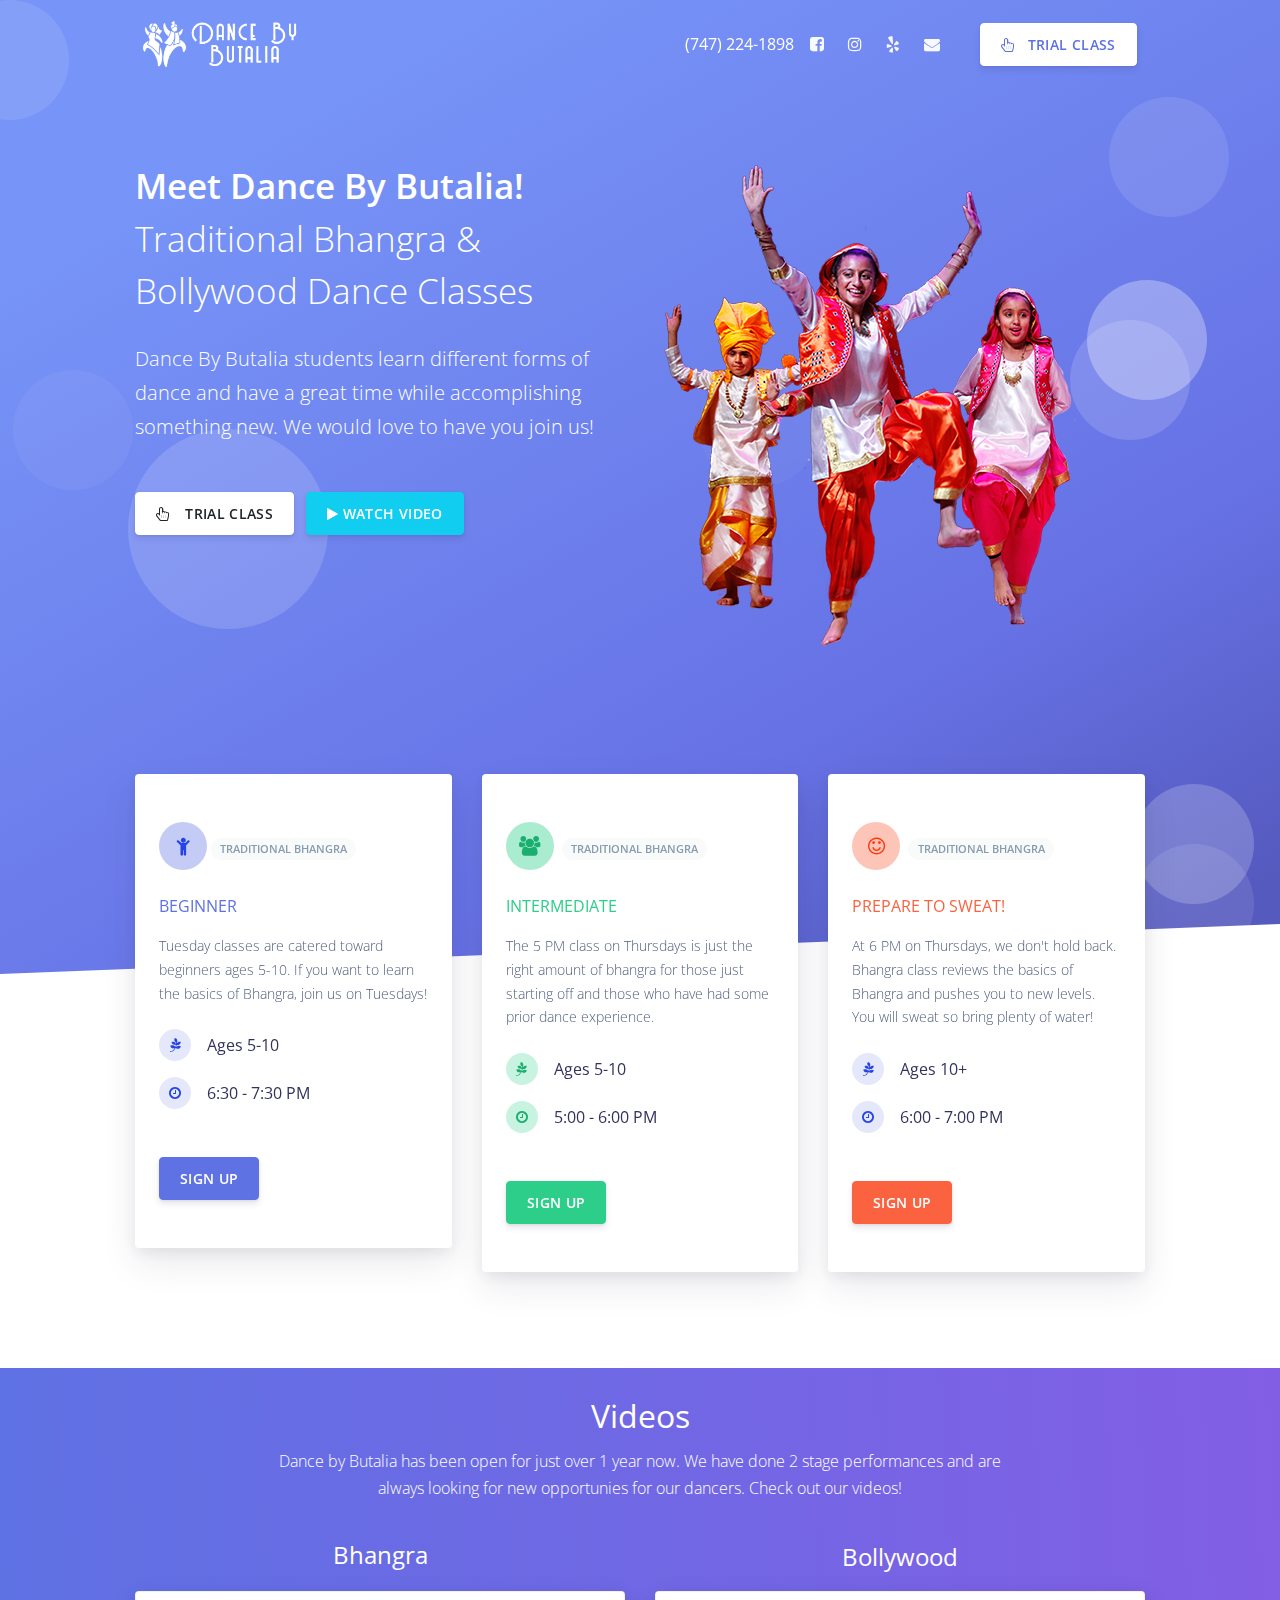
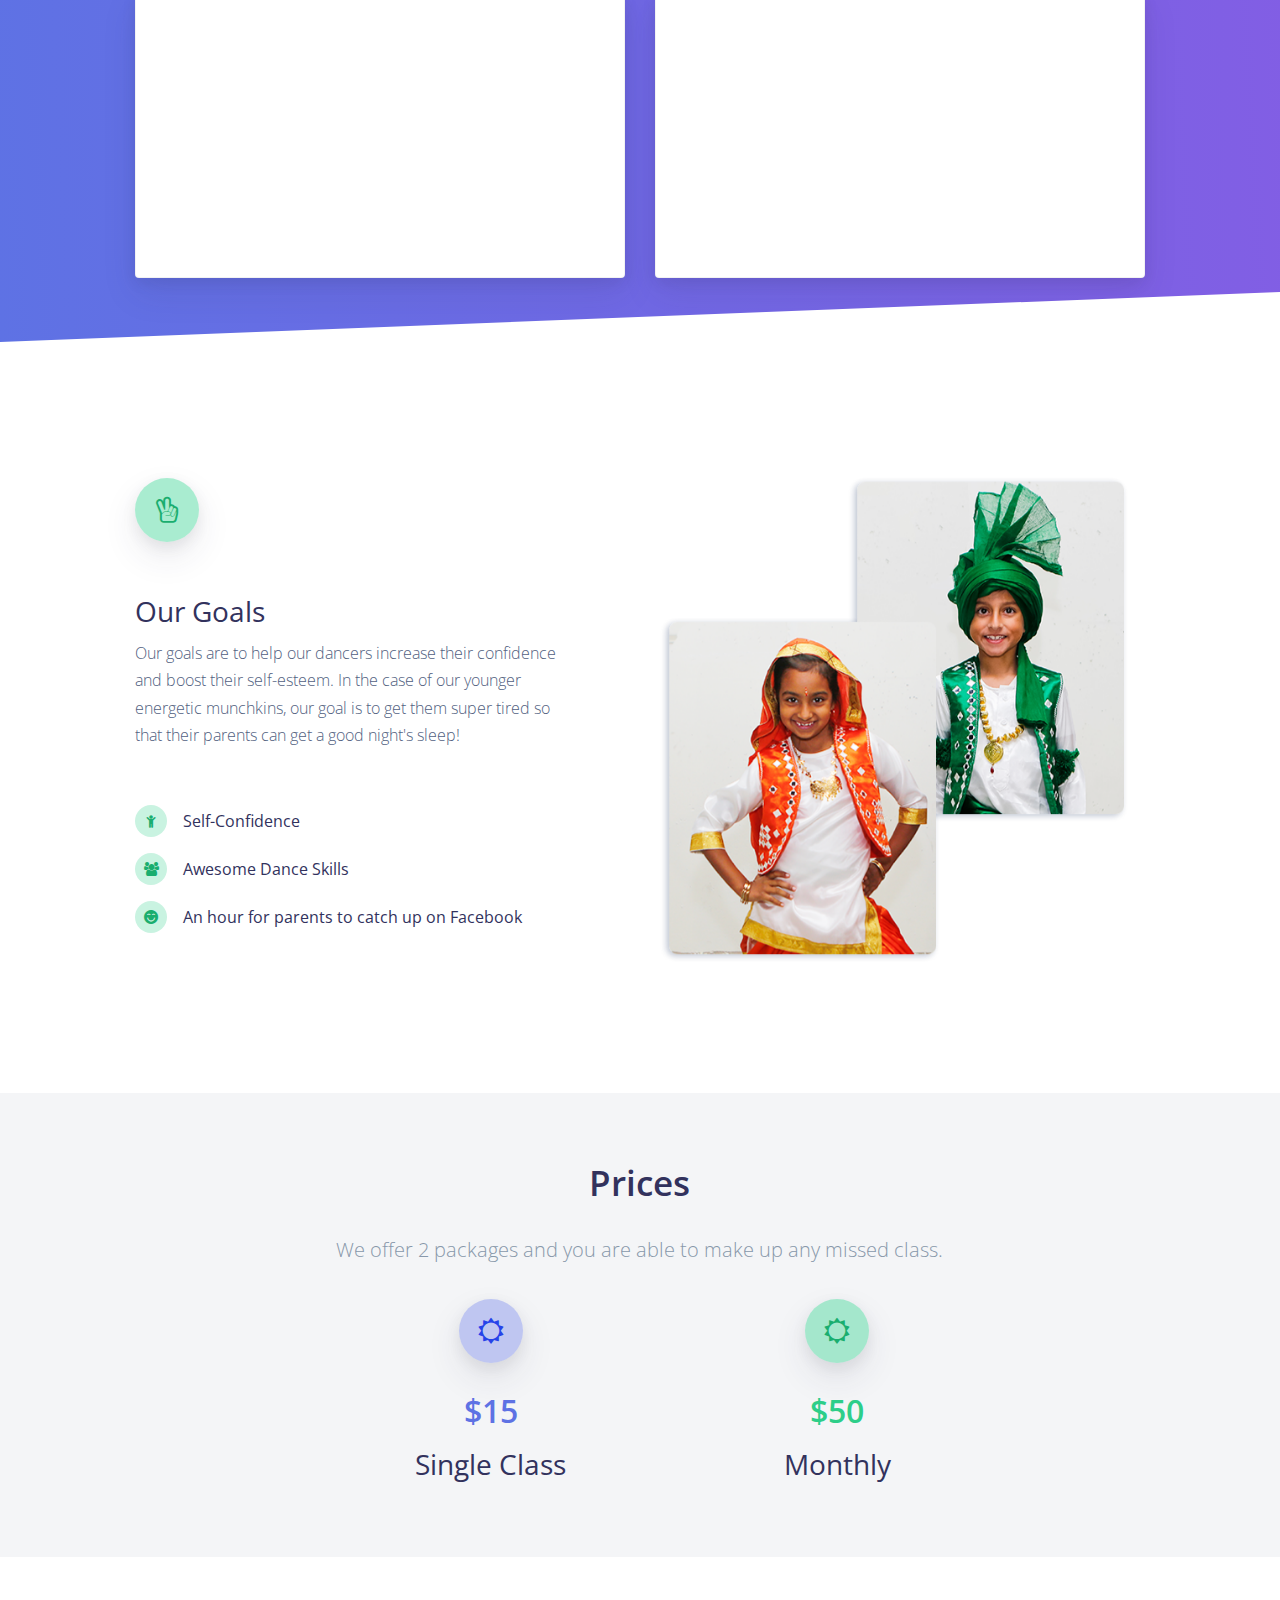
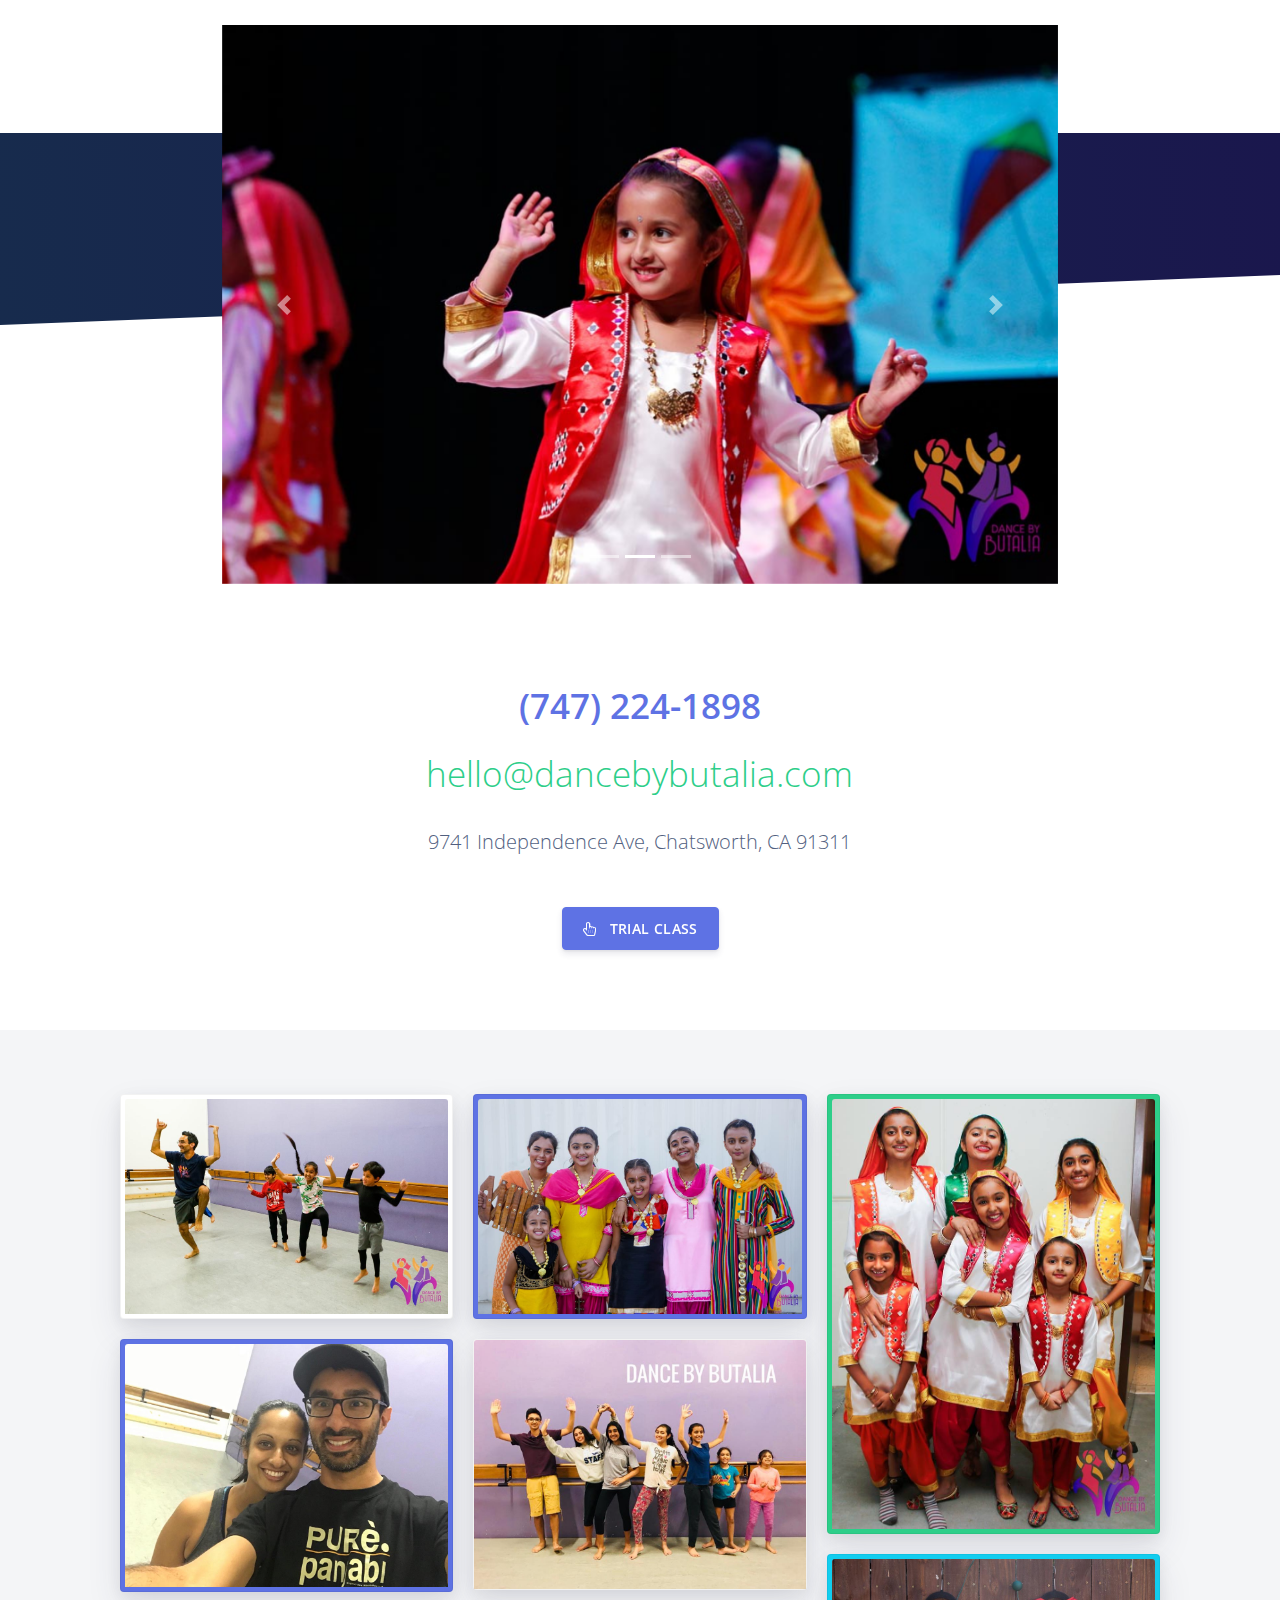
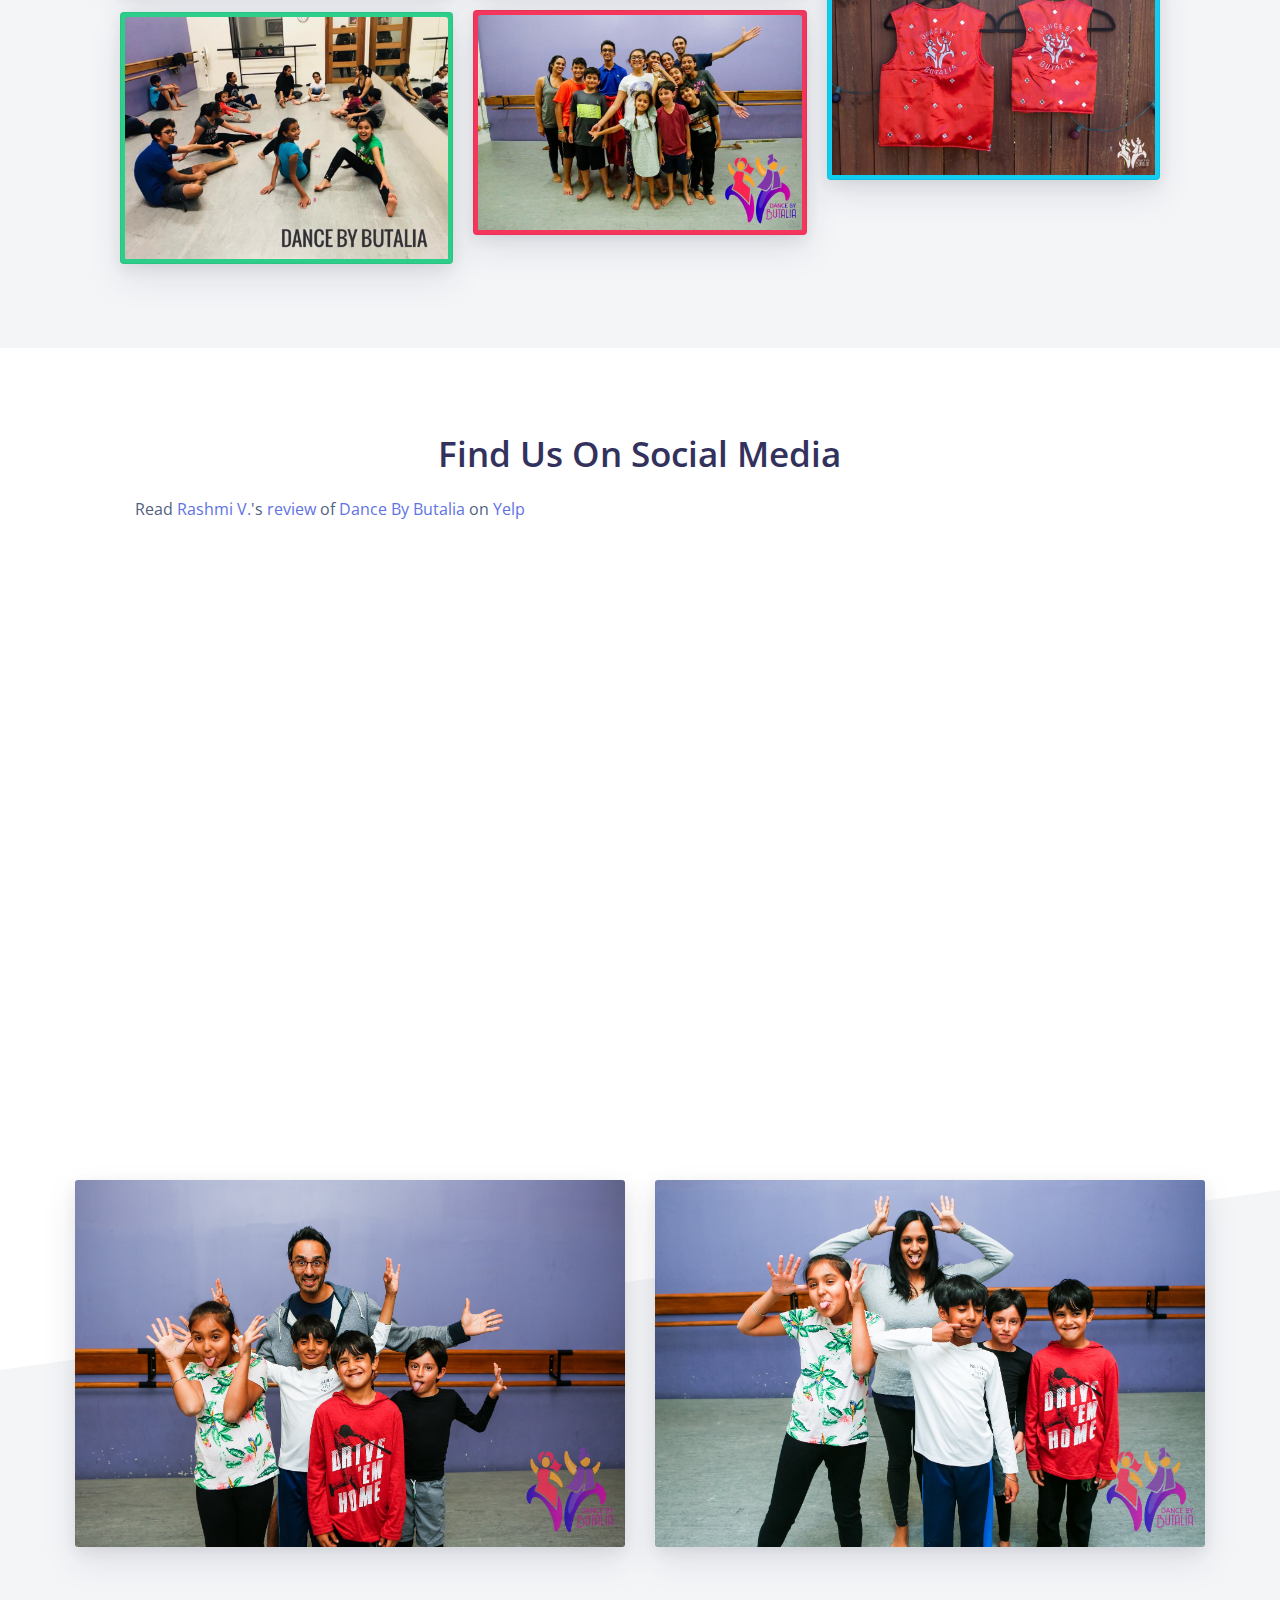
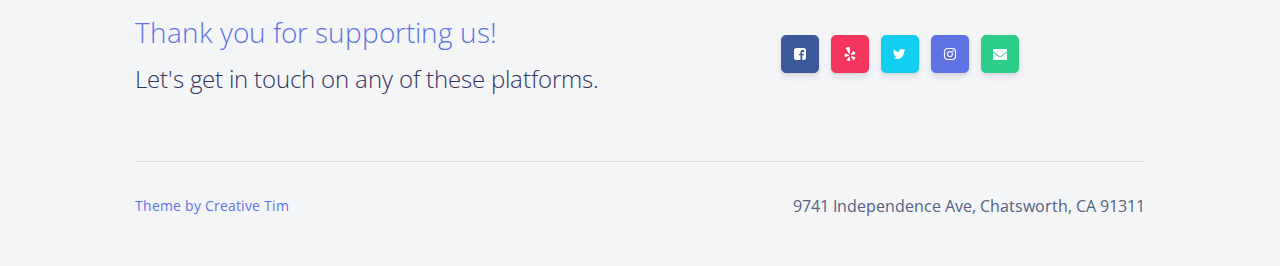
==== commit 99f61e45: "updated" ====
--- a/2019/index.html
+++ b/2019/index.html
@@ -56,6 +56,10 @@
                         </div>
 
                         <ul class="navbar-nav align-items-lg-center ml-lg-auto">
+                          <li class="nav-item">
+                              <a href="tel:+7472241898" class="button"><span class="text-white">(747) 224-1898</span></a>
+                          </li>
+
                             <li class="nav-item">
                                 <a class="nav-link nav-link-icon" href="https://www.facebook.com/dancebybutalia" target="_blank" data-toggle="tooltip" title="Like us on Facebook">
                                     <i class="fa fa-facebook-square"></i>
@@ -72,6 +76,12 @@
                                 <a class="nav-link nav-link-icon" href="https://www.yelp.com/biz/dance-by-butalia-chatsworth" target="_blank" data-toggle="tooltip" title="Follow us on Yelp">
                                     <i class="fa fa-yelp"></i>
                                     <span class="nav-link-inner--text d-lg-none">Yelp</span>
+                                </a>
+                            </li>
+                            <li class="nav-item">
+                                <a class="nav-link nav-link-icon" href="mailto:hello@dancebybutalia.com" target="_blank" data-toggle="tooltip" title="Email us">
+                                    <i class="fa fa-envelope"></i>
+                                    <span class="nav-link-inner--text d-lg-none">Email</span>
                                 </a>
                             </li>
                             <li class="nav-item d-none d-lg-block ml-lg-4">
@@ -119,9 +129,7 @@
                                             <span class="btn-inner--icon"><i class="fa fa-play "></i></span>
                                             <span class="btn-inner--text">Watch Video</span>
                                         </button>
-
-                                    </div>
-
+                                    </div>
                                     <!-- Button trigger modal -->
 
                                     <!-- Modal -->
@@ -170,7 +178,7 @@
                                             </div>
                                             <span class="badge badge-pill badge-light">Traditional Bhangra</span>
                                             <h6 class="text-primary text-uppercase">Beginner</h6>
-                                            <p class="description mt-3">Tuesdays are catered toward beginners and ages 5-10. If you want to learn the basics of Bhangra. Join us on Tuesdays!</p>
+                                            <p class="description mt-3">Tuesday classes are catered toward beginners ages 5-10. If you want to learn the basics of Bhangra, join us on Tuesdays!</p>
                                             <div>
                                                 <ul class="list-unstyled mt-1">
                                                     <li class="py-2">
@@ -211,7 +219,7 @@
                                             </div>
                                             <span class="badge badge-pill badge-light ml-1">Traditional Bhangra</span>
                                             <h6 class="text-success text-uppercase">Intermediate</h6>
-                                            <p class="description mt-3">Thursday 5 PM class is just the right amount of bhangra for those starting off and those further along.</p>
+                                            <p class="description mt-3">The 5 PM class on Thursdays is just the right amount of bhangra for those just starting off and those who have had some prior dance experience.</p>
                                             <div>
                                                 <ul class="list-unstyled mt-1">
                                                     <li class="py-2">
@@ -252,7 +260,7 @@
                                             </div>
                                             <span class="badge badge-pill badge-light ml-1">Traditional Bhangra</span>
                                             <h6 class="text-warning text-uppercase">Prepare To Sweat!</h6>
-                                            <p class="description mt-3">At 6 PM on Thursday we don't hold back. Bhangra class is dialed upto 11 and you will sweat! Bring pleanty of water!</p>
+                                            <p class="description mt-3">At 6 PM on Thursdays, we don't hold back. Bhangra class reviews the basics of Bhangra and pushes you to new levels. You will sweat so bring plenty of water!</p>
                                             <div>
                                                 <ul class="list-unstyled mt-1">
                                                     <li class="py-2">
@@ -293,9 +301,9 @@
             <section class="section pb-7 pt-2 bg-gradient-primary">
                 <div class="container">
                     <div class="row justify-content-center text-center mt-3 mb-3">
-                        <div class="col-lg-8">
+                        <div class="col-lg-9">
                             <h2 class="text-white">Videos</h2>
-                            <p class="text-white">Dance by Butalia has been open for over 2 years now. We have done 2 stage performances and always looking for new oppertunies for our kiddos. Check out our videos!</p>
+                            <p class="text-white">Dance by Butalia has been open for just over 1 year now. We have done 2 stage performances and are always looking for new opportunies for our dancers. Check out our videos!</p>
                         </div>
                     </div>
                     <div class="row row-grid align-items-center">
@@ -357,8 +365,7 @@
                                     <i class="fa fa-hand-peace-o"></i>
                                 </div>
                                 <h3>Our Goals</h3>
-                                <p>Our goal is to help our dancers increase strength, flexibility, balance, and boost your energy. Or in the case of our younger engergetic munchkins, get them tired so the parents can get a good nights sleep! Dancing
-                                    from a young age can also give a boost to your child's self-confidence.</p>
+                                <p>Our goals are to help our dancers increase their confidence and boost their self-esteem. In the case of our younger energetic munchkins, our goal is to get them super tired so that their parents can get a good night's sleep!</p>
                                 <ul class="list-unstyled mt-5">
                                     <li class="py-2">
                                         <div class="d-flex align-items-center">
@@ -380,7 +387,7 @@
                                                 </div>
                                             </div>
                                             <div>
-                                                <h6 class="mb-0">New Friendships</h6>
+                                                <h6 class="mb-0">Awesome Dance Skills</h6>
                                             </div>
                                         </div>
                                     </li>
@@ -609,11 +616,20 @@
                     </div>
                     <div class="col-lg-6 text-lg-center btn-wrapper">
 
-                        <a target="_blank" href="https://www.facebook.com/dancebybutalia" class="btn btn-neutral btn-icon-only btn-facebook btn-round btn-lg" data-toggle="tooltip" data-original-title="Like us">
+                        <a target="_blank" href="https://www.facebook.com/dancebybutalia" class="btn btn-neutral btn-icon-only btn-facebook btn-round btn-lg" data-toggle="tooltip" data-original-title="Like us on Facebook">
                             <i class="fa fa-facebook-square"></i>
                         </a>
-                        <a target="_blank" href="https://www.yelp.com/biz/dance-by-butalia-chatsworth" class="btn btn-icon-only btn-danger btn-lg btn-round" data-toggle="tooltip" data-original-title="Follow us">
+                        <a target="_blank" href="https://www.yelp.com/biz/dance-by-butalia-chatsworth" class="btn btn-icon-only btn-danger btn-lg btn-round" data-toggle="tooltip" data-original-title="Check us out on Yelp">
                             <i class="fa fa-yelp"></i>
+                        </a>
+                        <a target="_blank" href="https://www.twitter.com/dancebybutalia" class="btn btn-icon-only btn-info btn-lg btn-round" data-toggle="tooltip" data-original-title="Follow us on Twitter">
+                            <i class="fa fa-twitter"></i>
+                        </a>
+                        <a target="_blank" href="https://www.instagram.com/dancebybutalia" class="btn btn-icon-only btn-primary btn-lg btn-round" data-toggle="tooltip" data-original-title="Follow us on Instagram">
+                            <i class="fa fa-instagram"></i>
+                        </a>
+                        <a target="_blank" href="mailto:hello@dancebybutalia.com" class="btn btn-icon-only btn-success btn-lg btn-round" data-toggle="tooltip" data-original-title="Email us">
+                            <i class="fa fa-envelope"></i>
                         </a>
                     </div>
                 </div>
@@ -643,4 +659,4 @@
         <script src="assets/js/argon.js?v=1.0.1"></script>
     </body>
 
-</html>+</html>
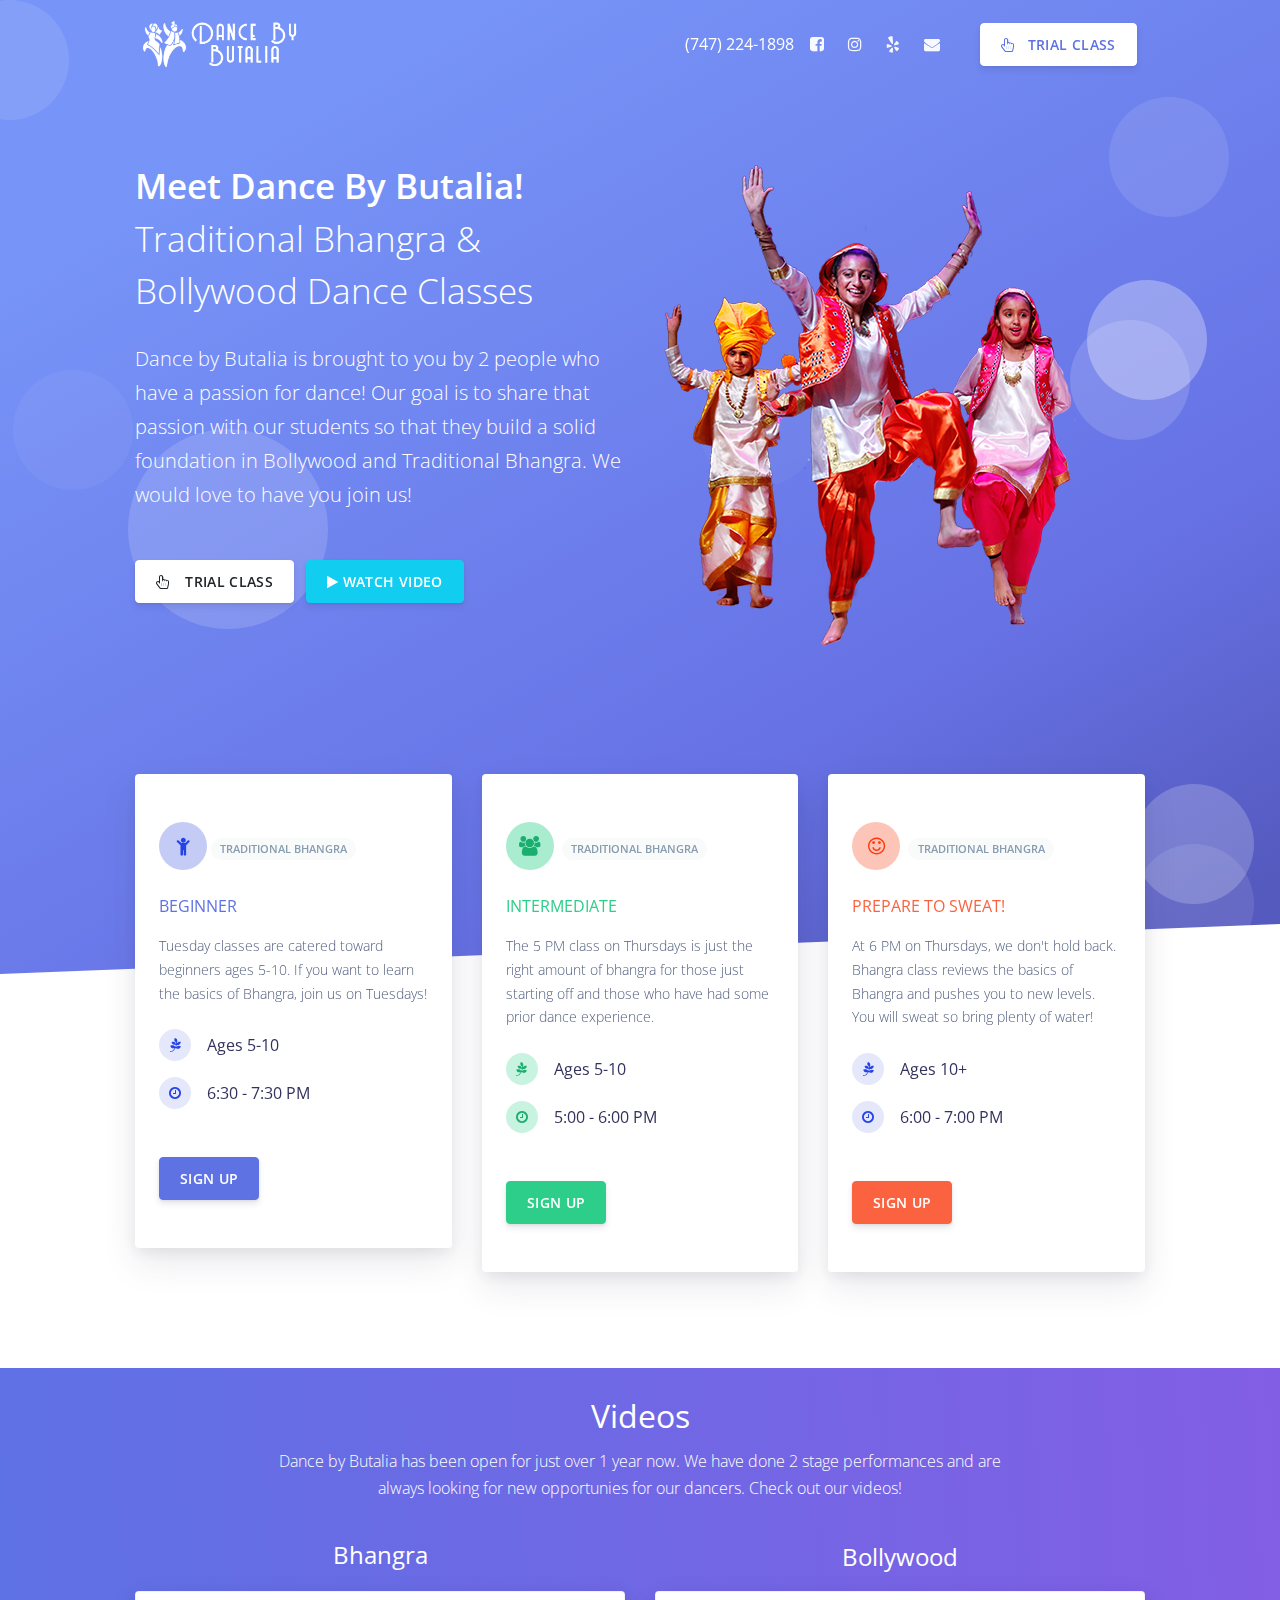
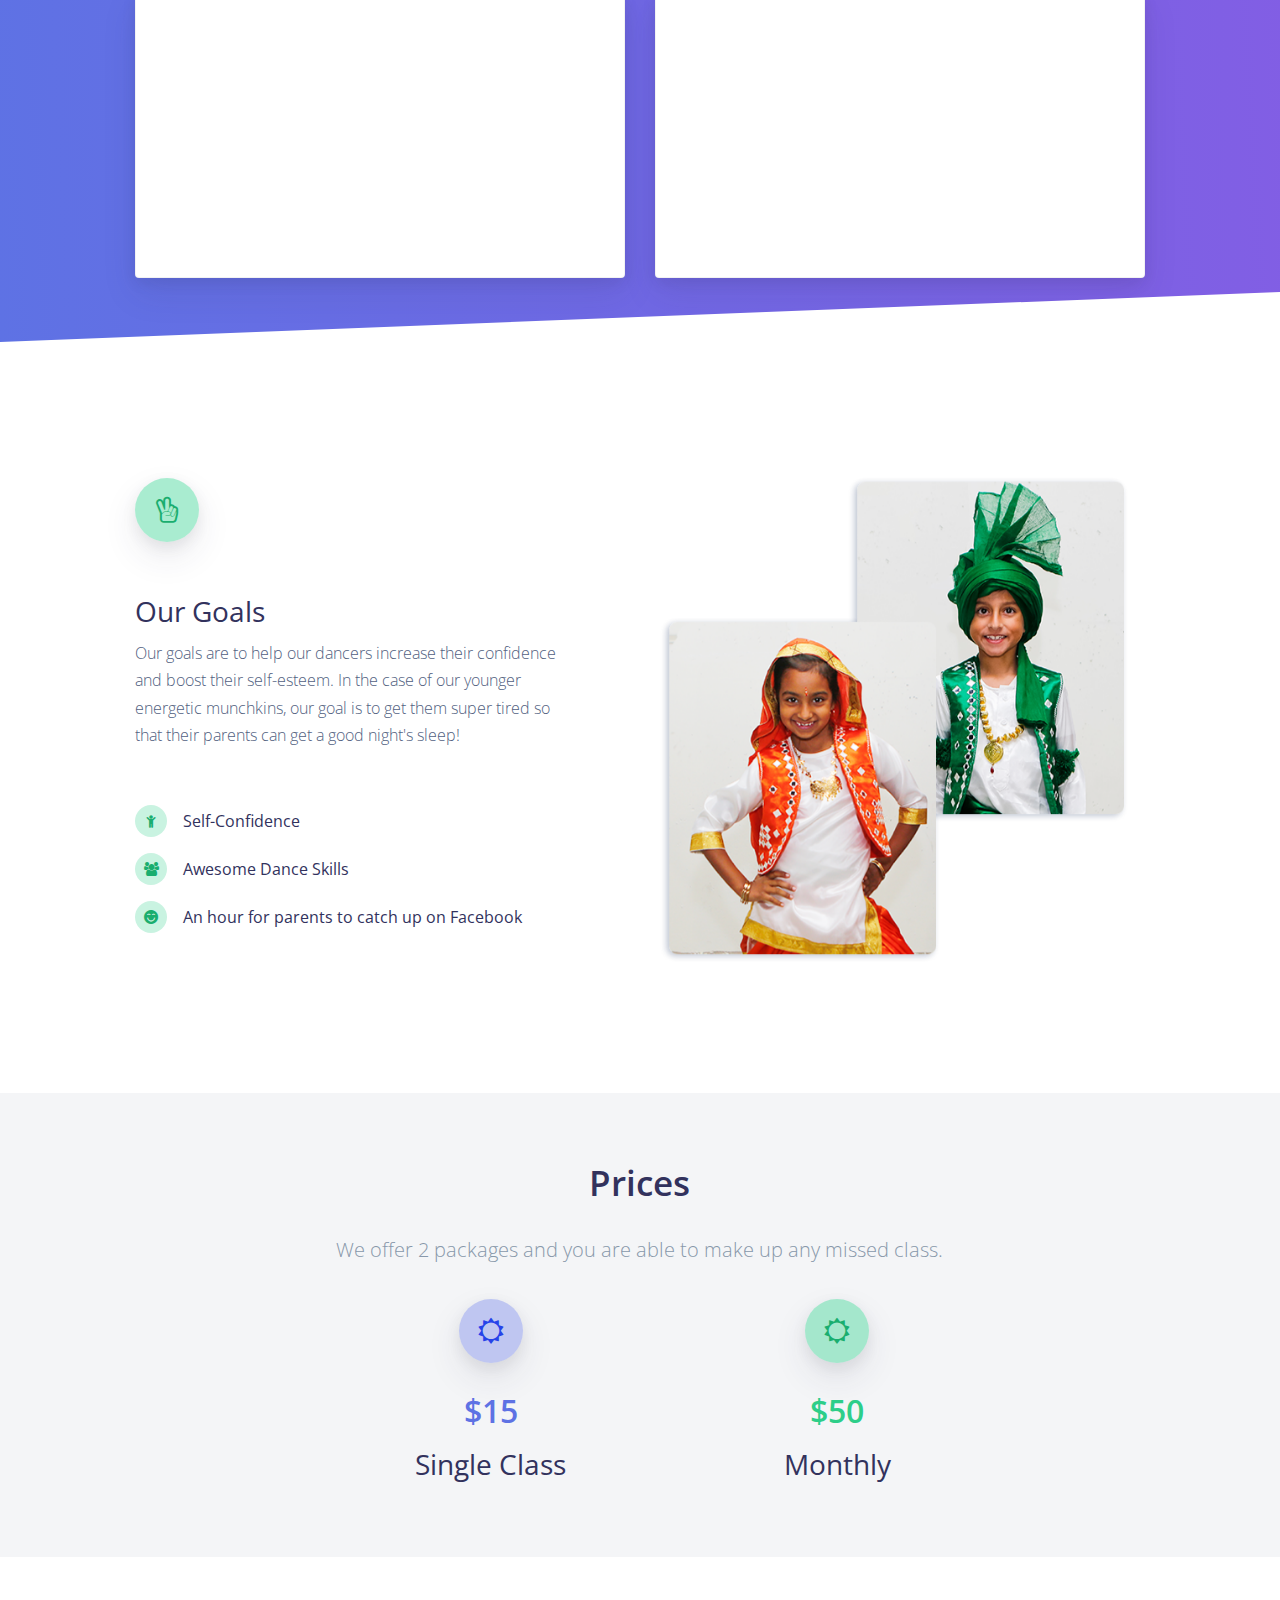
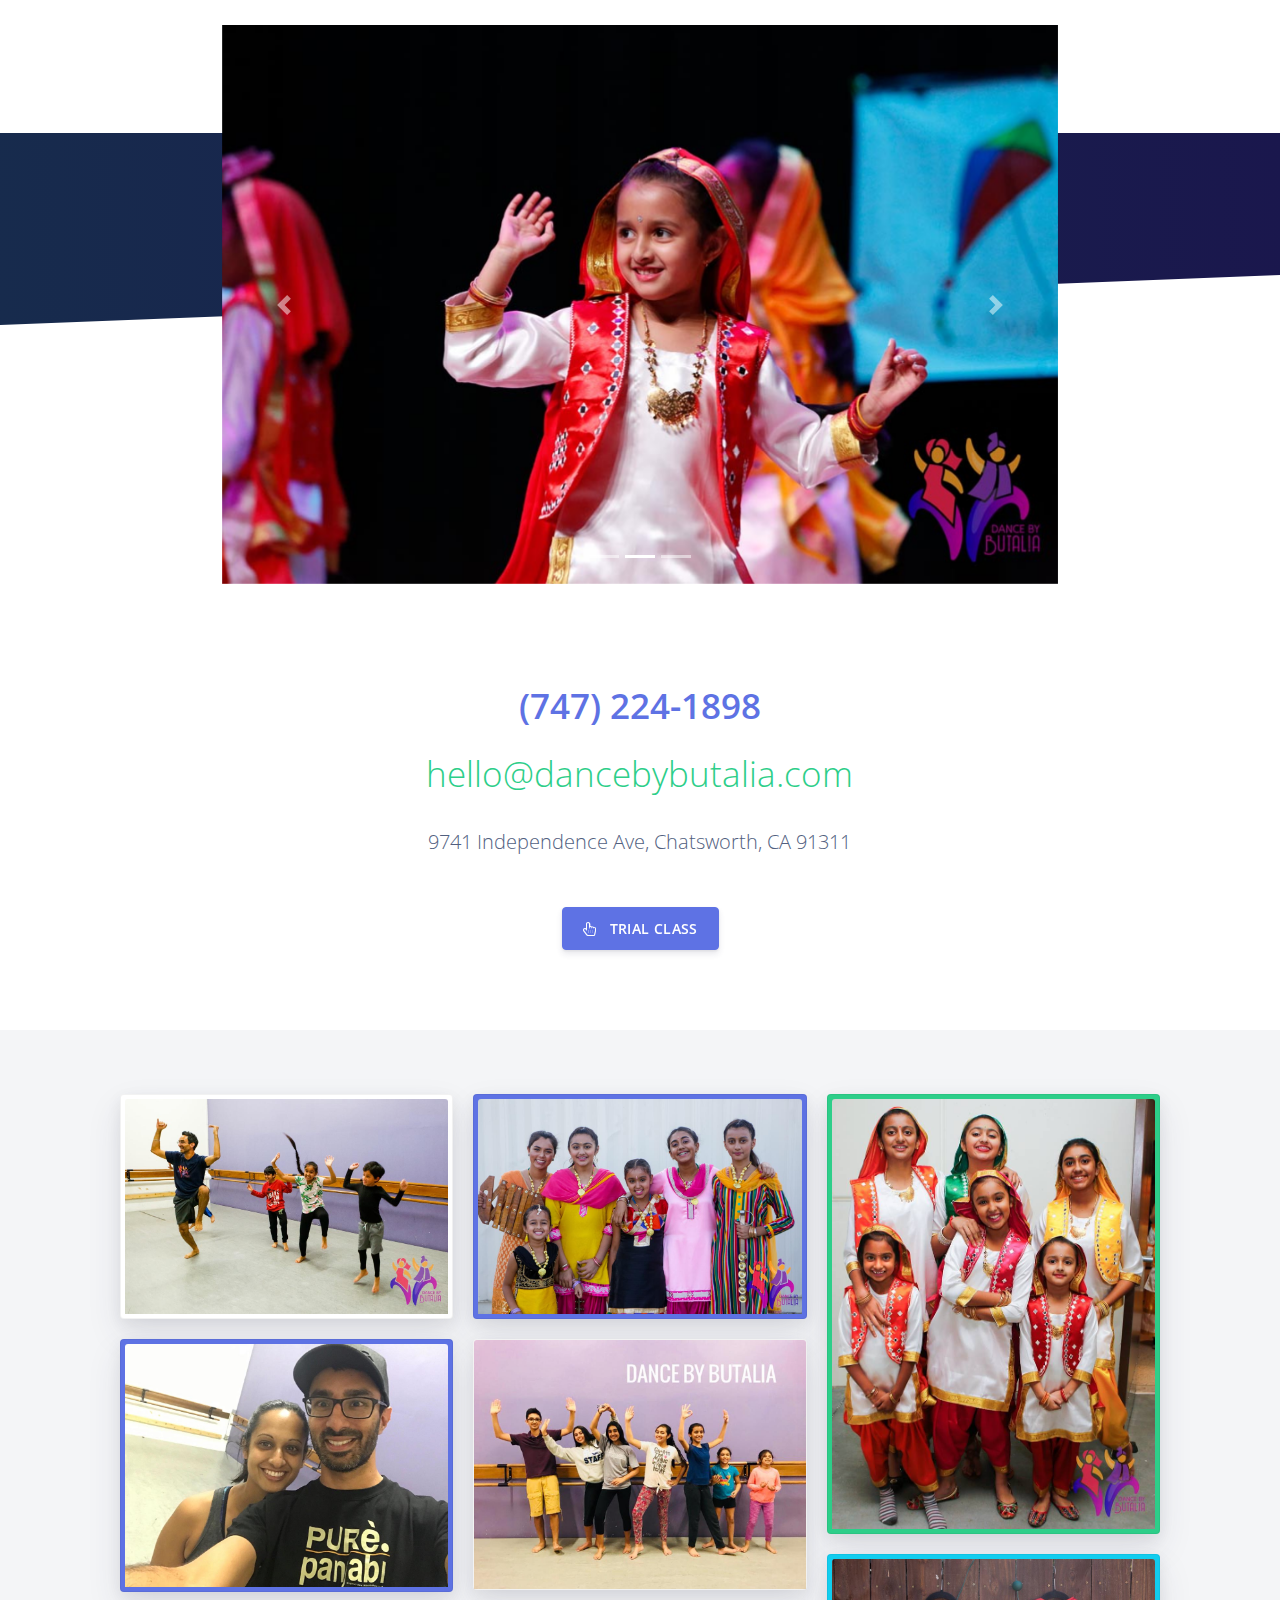
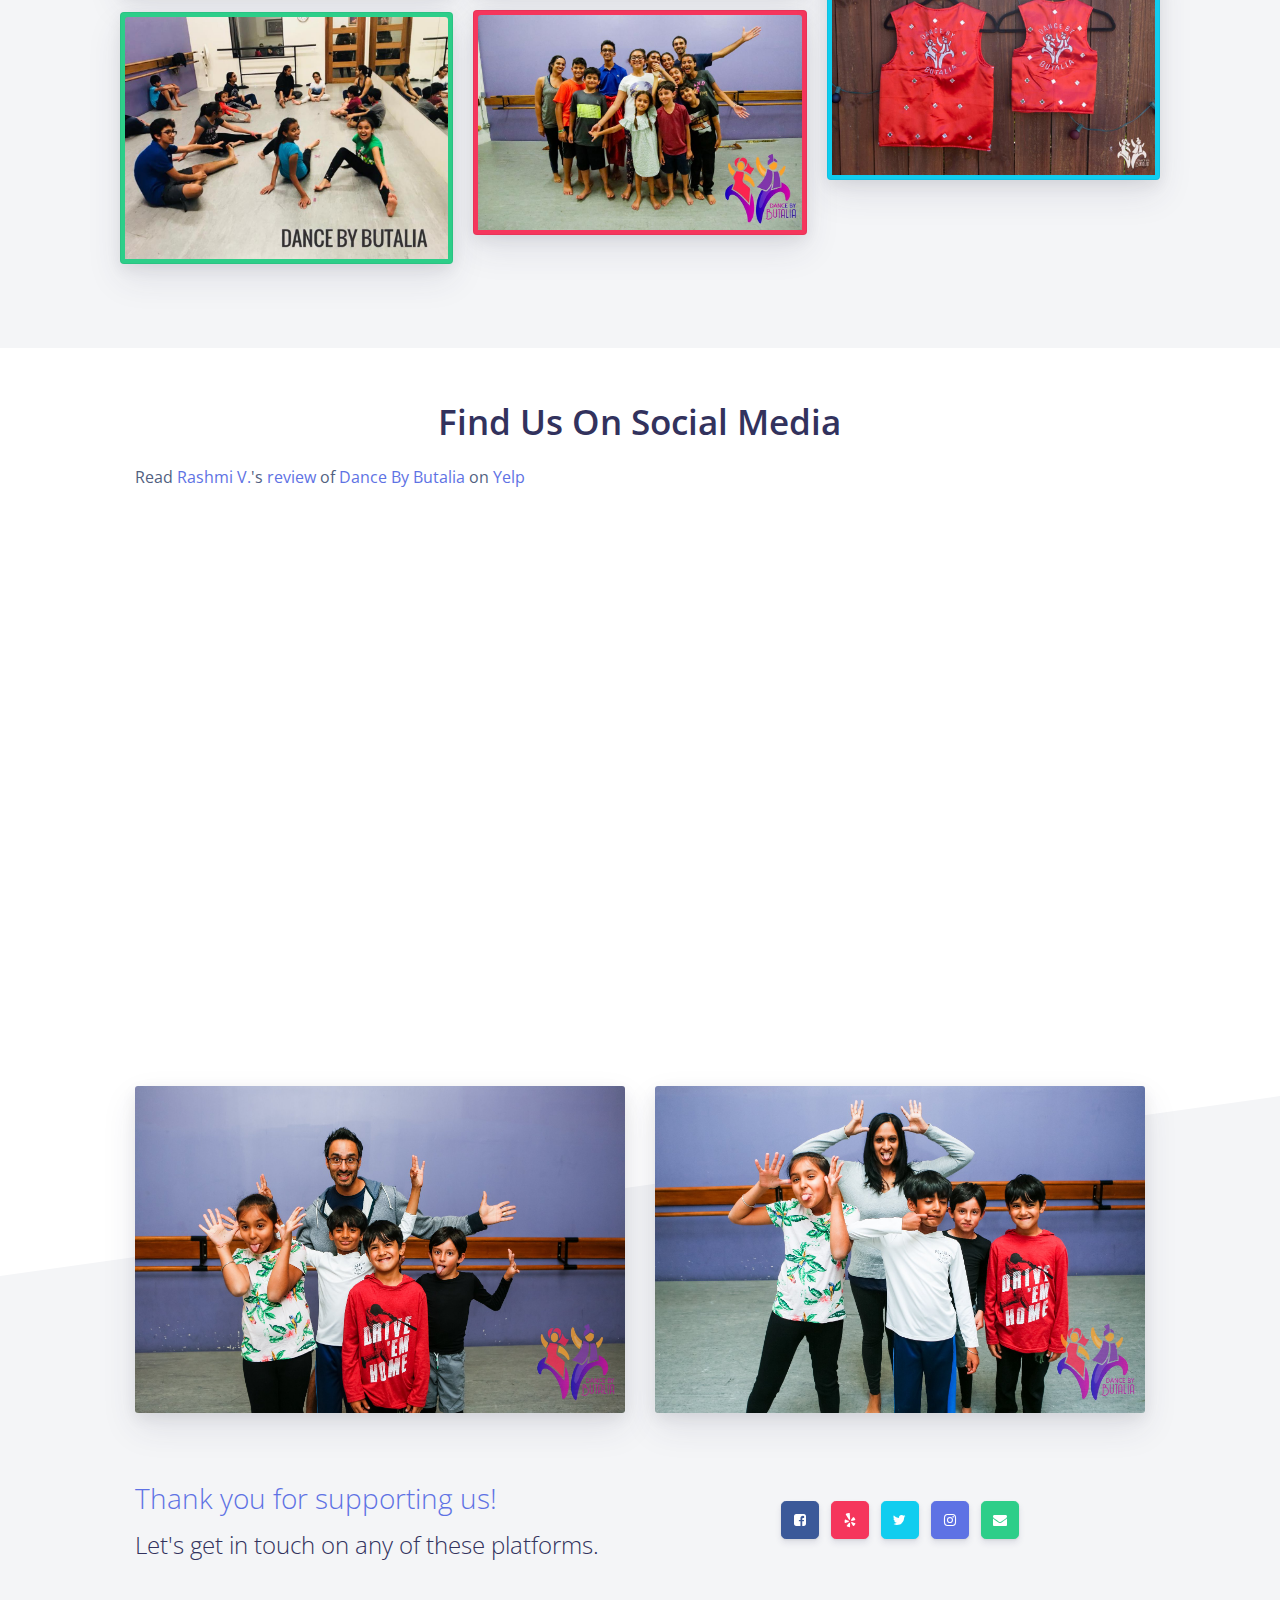
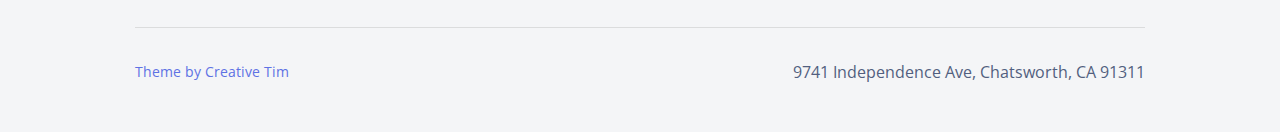
==== commit c14e4e4f: "updated" ====
--- a/2019/index.html
+++ b/2019/index.html
@@ -56,9 +56,9 @@
                         </div>
 
                         <ul class="navbar-nav align-items-lg-center ml-lg-auto">
-                          <li class="nav-item">
-                              <a href="tel:+7472241898" class="button"><span class="text-white">(747) 224-1898</span></a>
-                          </li>
+                            <li class="nav-item">
+                                <a href="tel:+7472241898" class="button"><span class="text-white">(747) 224-1898</span></a>
+                            </li>
 
                             <li class="nav-item">
                                 <a class="nav-link nav-link-icon" href="https://www.facebook.com/dancebybutalia" target="_blank" data-toggle="tooltip" title="Like us on Facebook">
@@ -119,7 +119,9 @@
                                     <h1 class="display-3 text-white">Meet Dance By Butalia!
                                         <span>Traditional Bhangra & Bollywood Dance Classes</span>
                                     </h1>
-                                    <p class="lead text-white">Dance By Butalia students learn different forms of dance and have a great time while accomplishing something new. We would love to have you join us!</p>
+                                    <p class="lead text-white">Dance by Butalia is brought to you by 2 people who have a passion for dance! Our goal is to share that passion with our students so that they build a solid foundation in <span class="text-bollywood">Bollywood</span>
+                                        and <span class="text-bhangra">Traditional Bhangra</span>. We would love to have you join us!
+                                    </p>
                                     <div class="btn-wrapper">
                                         <a href="https://goo.gl/forms/tdJE0CnSXN2fo6IJ3" target="_blank" class="btn btn-white btn-icon mb-3 mb-sm-0">
                                             <span class="btn-inner--icon"><i class="fa fa-hand-pointer-o "></i></span>
@@ -365,7 +367,8 @@
                                     <i class="fa fa-hand-peace-o"></i>
                                 </div>
                                 <h3>Our Goals</h3>
-                                <p>Our goals are to help our dancers increase their confidence and boost their self-esteem. In the case of our younger energetic munchkins, our goal is to get them super tired so that their parents can get a good night's sleep!</p>
+                                <p>Our goals are to help our dancers increase their confidence and boost their self-esteem. In the case of our younger energetic munchkins, our goal is to get them super tired so that their parents can get a good
+                                    night's sleep!</p>
                                 <ul class="list-unstyled mt-5">
                                     <li class="py-2">
                                         <div class="d-flex align-items-center">
@@ -533,8 +536,6 @@
             <section class="section section-md bg-secondary mb-3">
                 <div class="container">
                     <div class="row">
-
-
                         <div class="card-columns">
                             <div class="card card-lift--hover shadow p-1">
                                 <img class="card-img-top" src="assets/img/gallery/1.jpg" alt="gallery">
@@ -561,12 +562,10 @@
                                 <img class="card-img-top" src="assets/img/gallery/8.jpg" alt="gallery">
                             </div>
                         </div>
-
-
-                    </div>
-            </section>
-
-            <section class="section section-md mb-5">
+                    </div>
+            </section>
+
+            <section class="section section-sm mb-1">
                 <div class="container">
                     <div class="row justify-content-center text-center mb-2">
                         <div class="col-lg-8">
@@ -582,15 +581,15 @@
                             </span>
                         </div>
                         <div class="col-md-5 ml-1">
-                            <iframe src="https://www.facebook.com/plugins/post.php?href=https%3A%2F%2Fwww.facebook.com%2Fkiki.thiaramahal%2Fposts%2F2393367247349077%3A0&width=500" width="500" height="485" style="border:none;overflow:hidden"
-                              scrolling="no" frameborder="0" allowTransparency="true" allow="encrypted-media"></iframe>
+                            <iframe src="https://www.facebook.com/plugins/post.php?href=https%3A%2F%2Fwww.facebook.com%2Fkiki.thiaramahal%2Fposts%2F2393367247349077%3A0&width=400&show_text=true&appId=150460295460&height=499" width="400" height="499"
+                              style="border:none;overflow:hidden" scrolling="no" frameborder="0" allowTransparency="true" allow="encrypted-media"></iframe>
                         </div>
                     </div>
                 </div>
             </section>
         </main>
         <footer class="footer has-cards">
-            <div class="container container-lg">
+            <div class="container container-md">
                 <div class="row">
                     <div class="col-md-6 mb-5 mb-md-0">
                         <div class="card card-lift--hover shadow border-0">
@@ -659,4 +658,4 @@
         <script src="assets/js/argon.js?v=1.0.1"></script>
     </body>
 
-</html>
+</html>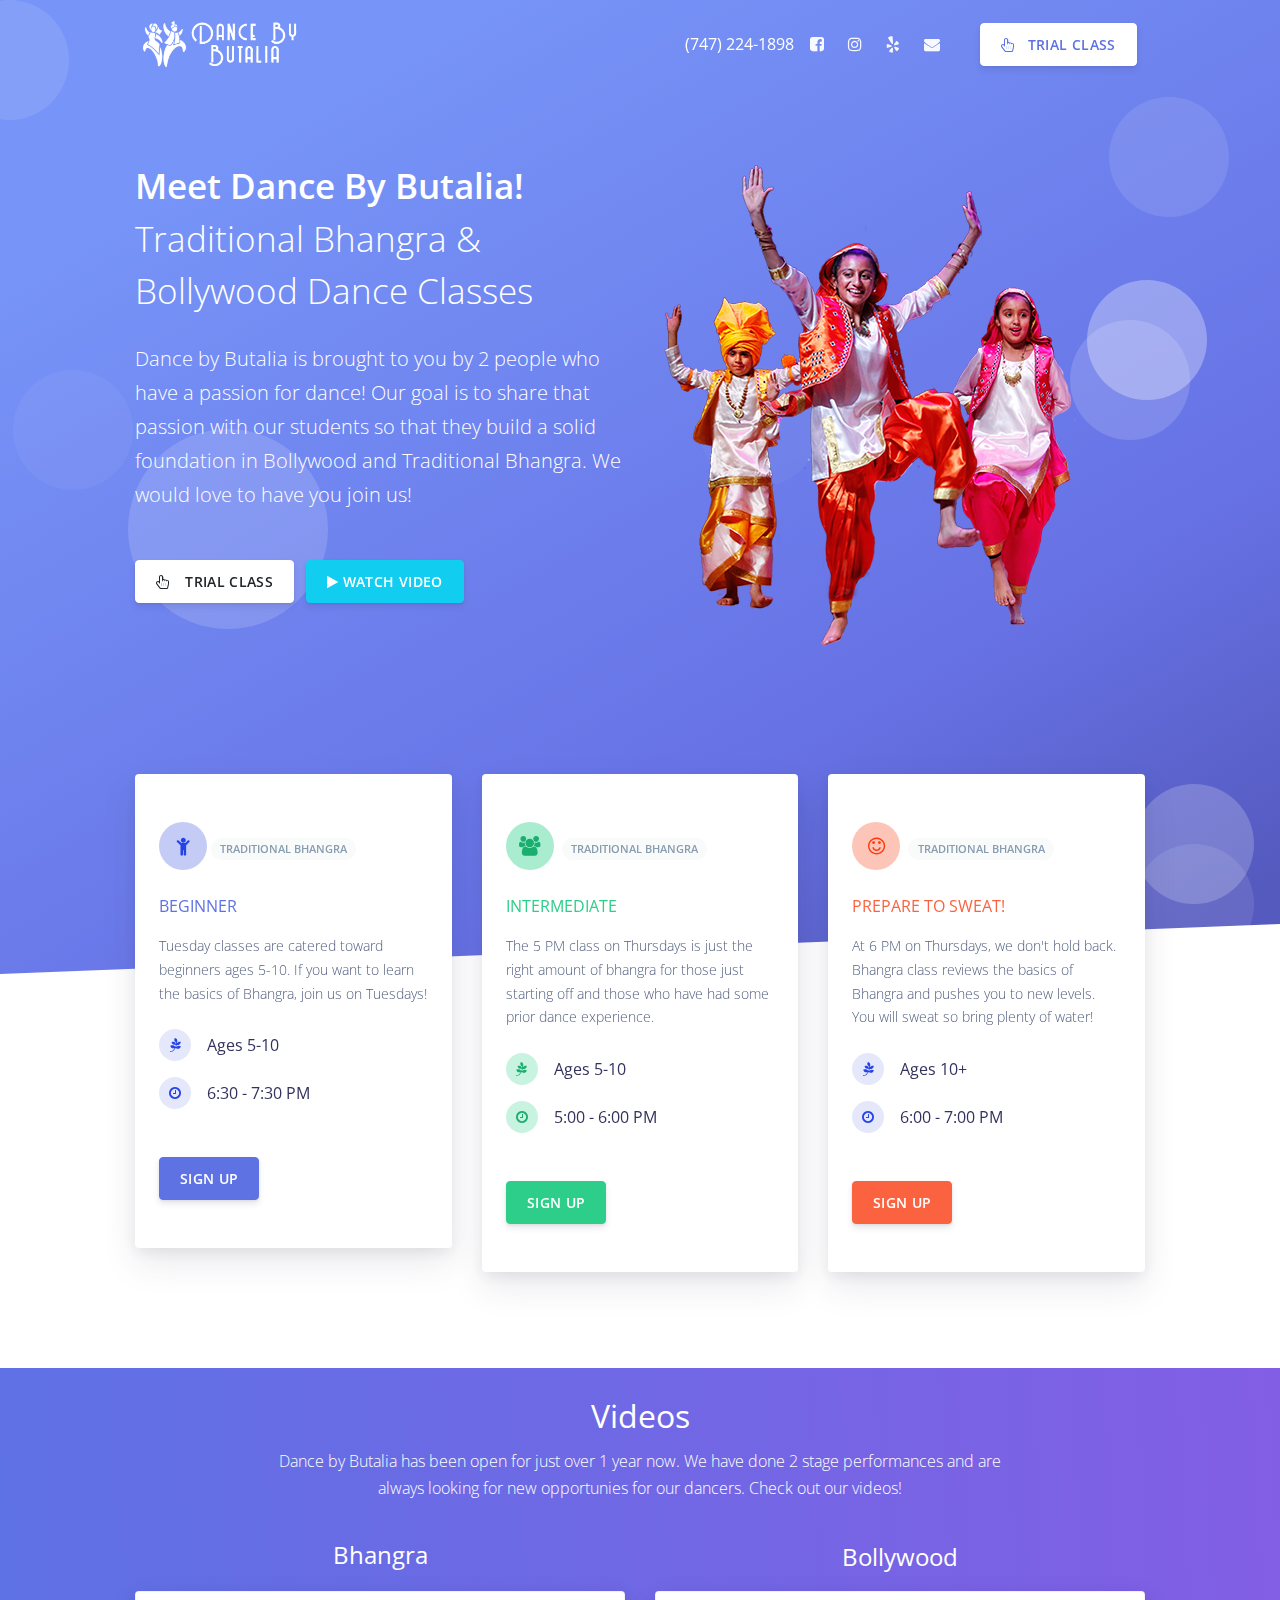
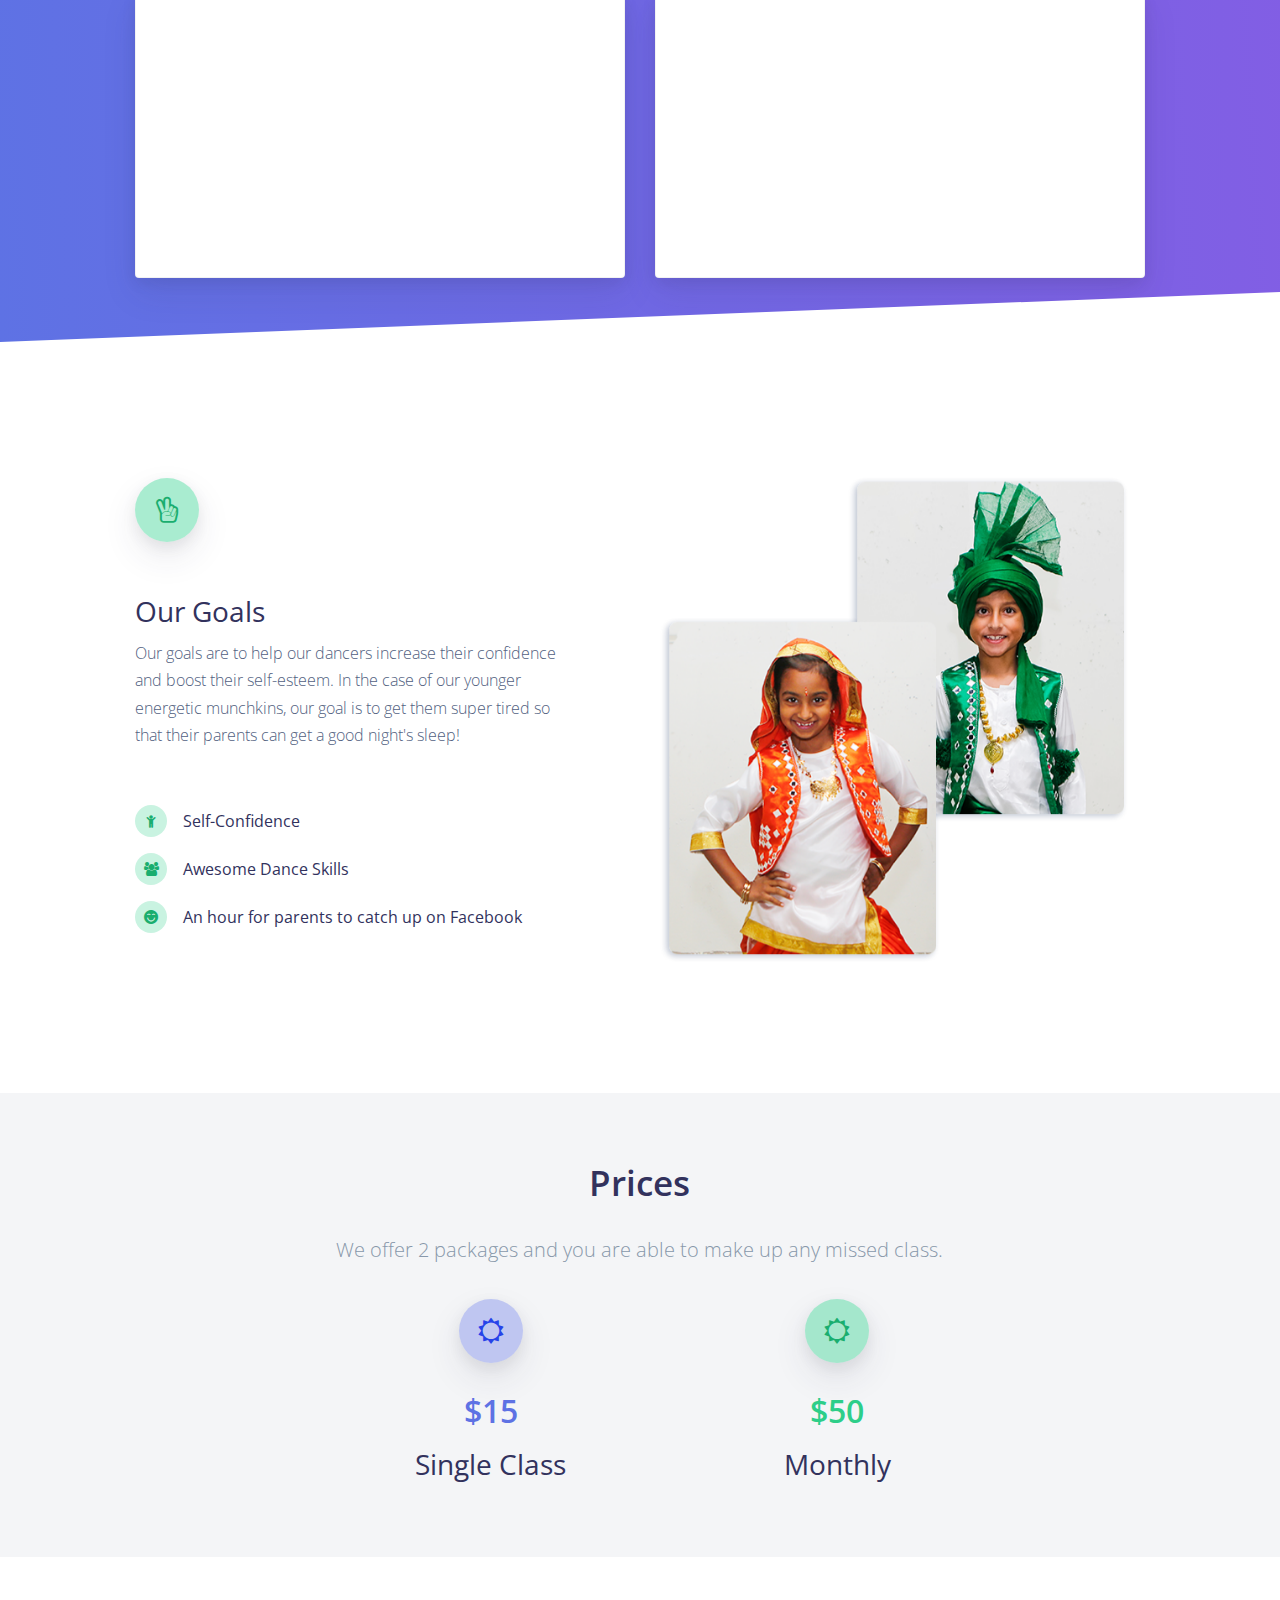
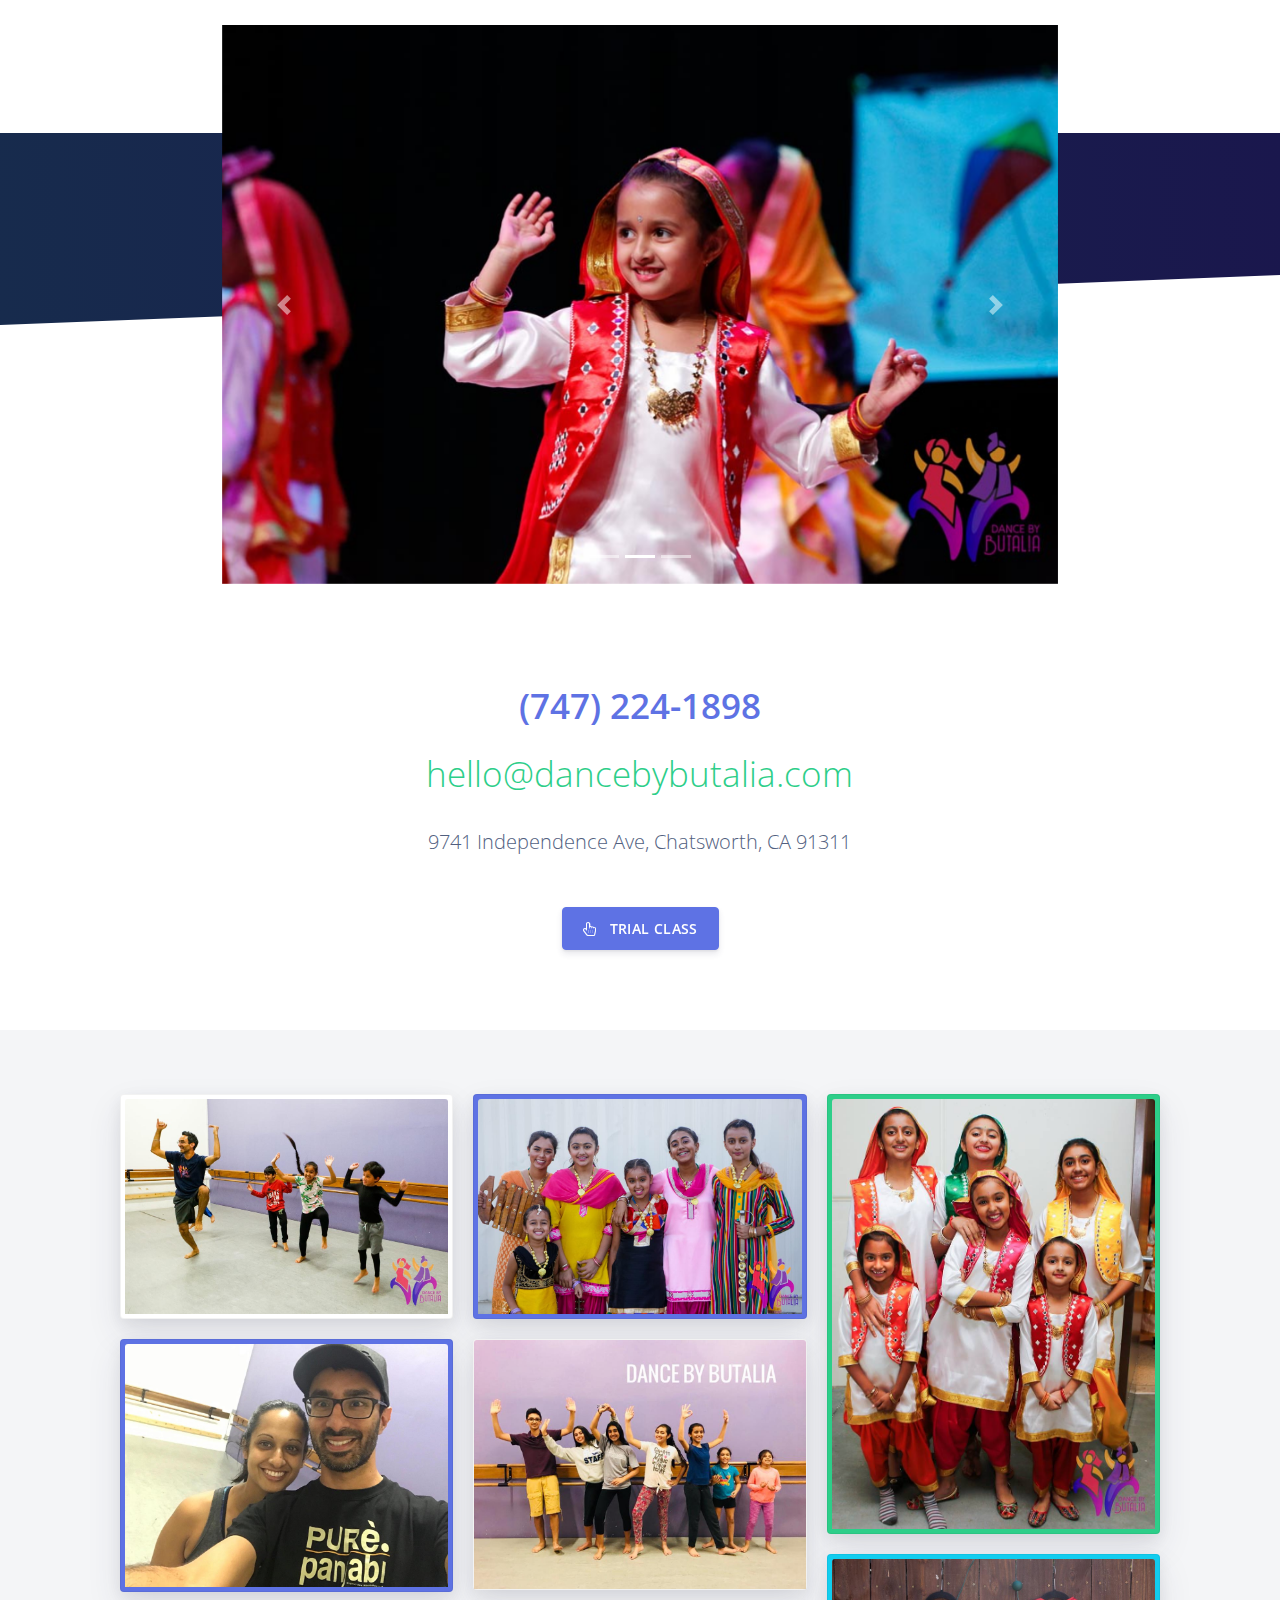
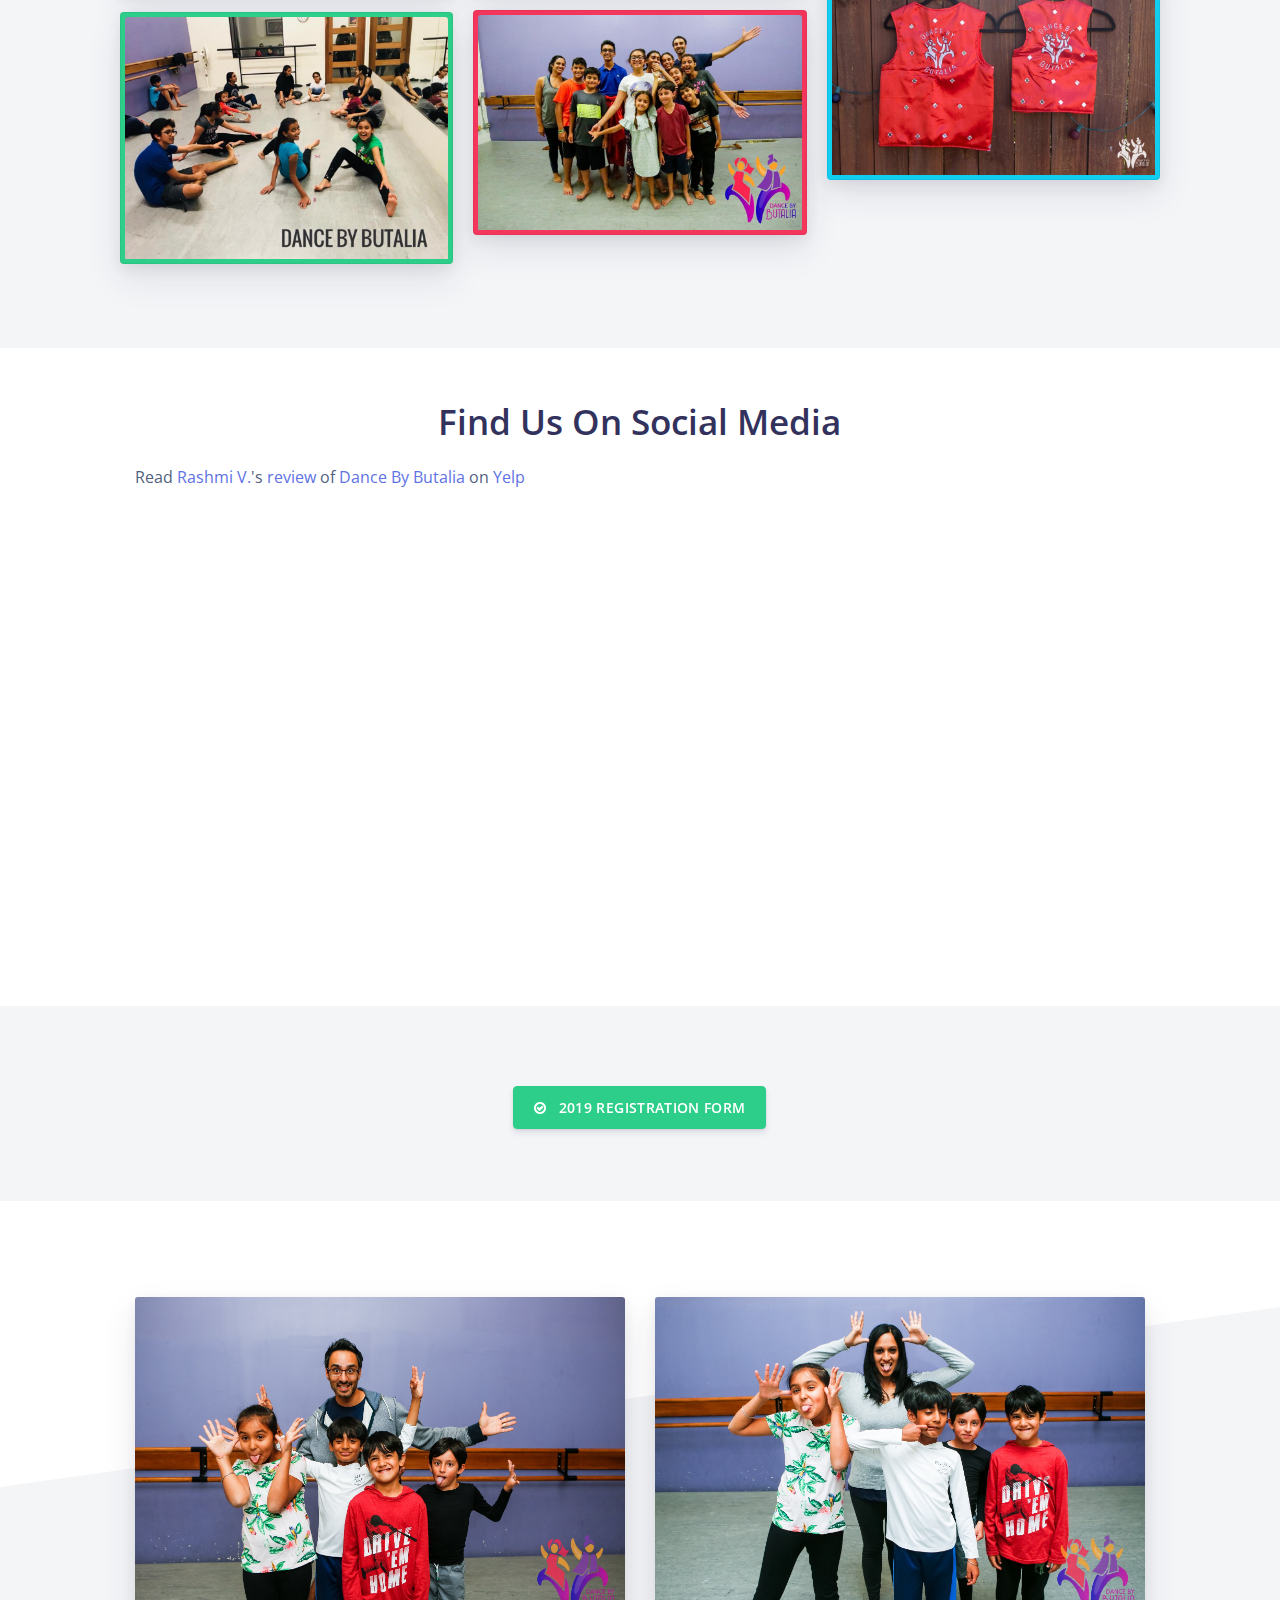
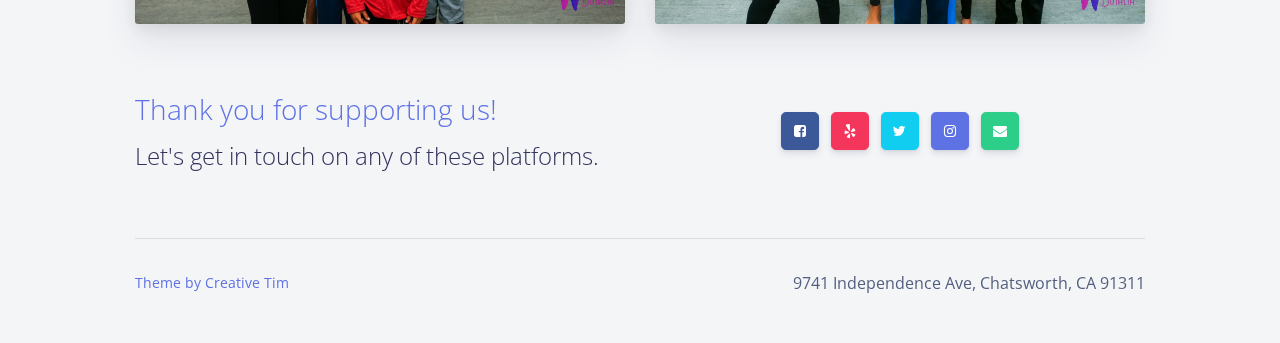
==== commit 8e18e063: "2019" ====
--- a/2019/index.html
+++ b/2019/index.html
@@ -136,7 +136,7 @@
 
                                     <!-- Modal -->
                                     <div class="modal fade" id="videoModal" tabindex="-1" role="dialog" aria-labelledby="videoModelLabel" aria-hidden="true">
-                                        <div class="modal-dialog modal-primary modal-dialog-centered modal-" role="document">
+                                        <div class="modal-dialog modal-primary modal-dialog-centered modal-lg" role="document">
                                             <div class="modal-content bg-gradient-primary">
                                                 <div class="modal-body">
                                                     <div class="videoWrapper">
@@ -587,6 +587,20 @@
                     </div>
                 </div>
             </section>
+
+            <section class="section section-md bg-secondary mb-3">
+                <div class="container">
+                    <div class="row justify-content-center text-center mb-2">
+                        <div class="col-lg-4">
+                            <a href="https://goo.gl/forms/TiOMRiAxZcAlNsdy1" target="_blank" class="btn btn-success btn-icon mt-3">
+                                <span class="btn-inner--icon">
+                                    <i class="fa fa-check-circle-o mr-2"></i>
+                                </span>
+                                <span class="nav-link-inner--text">2019 Registration Form</span>
+                            </a>
+                        </div>
+                    </div>
+                </div>
         </main>
         <footer class="footer has-cards">
             <div class="container container-md">
